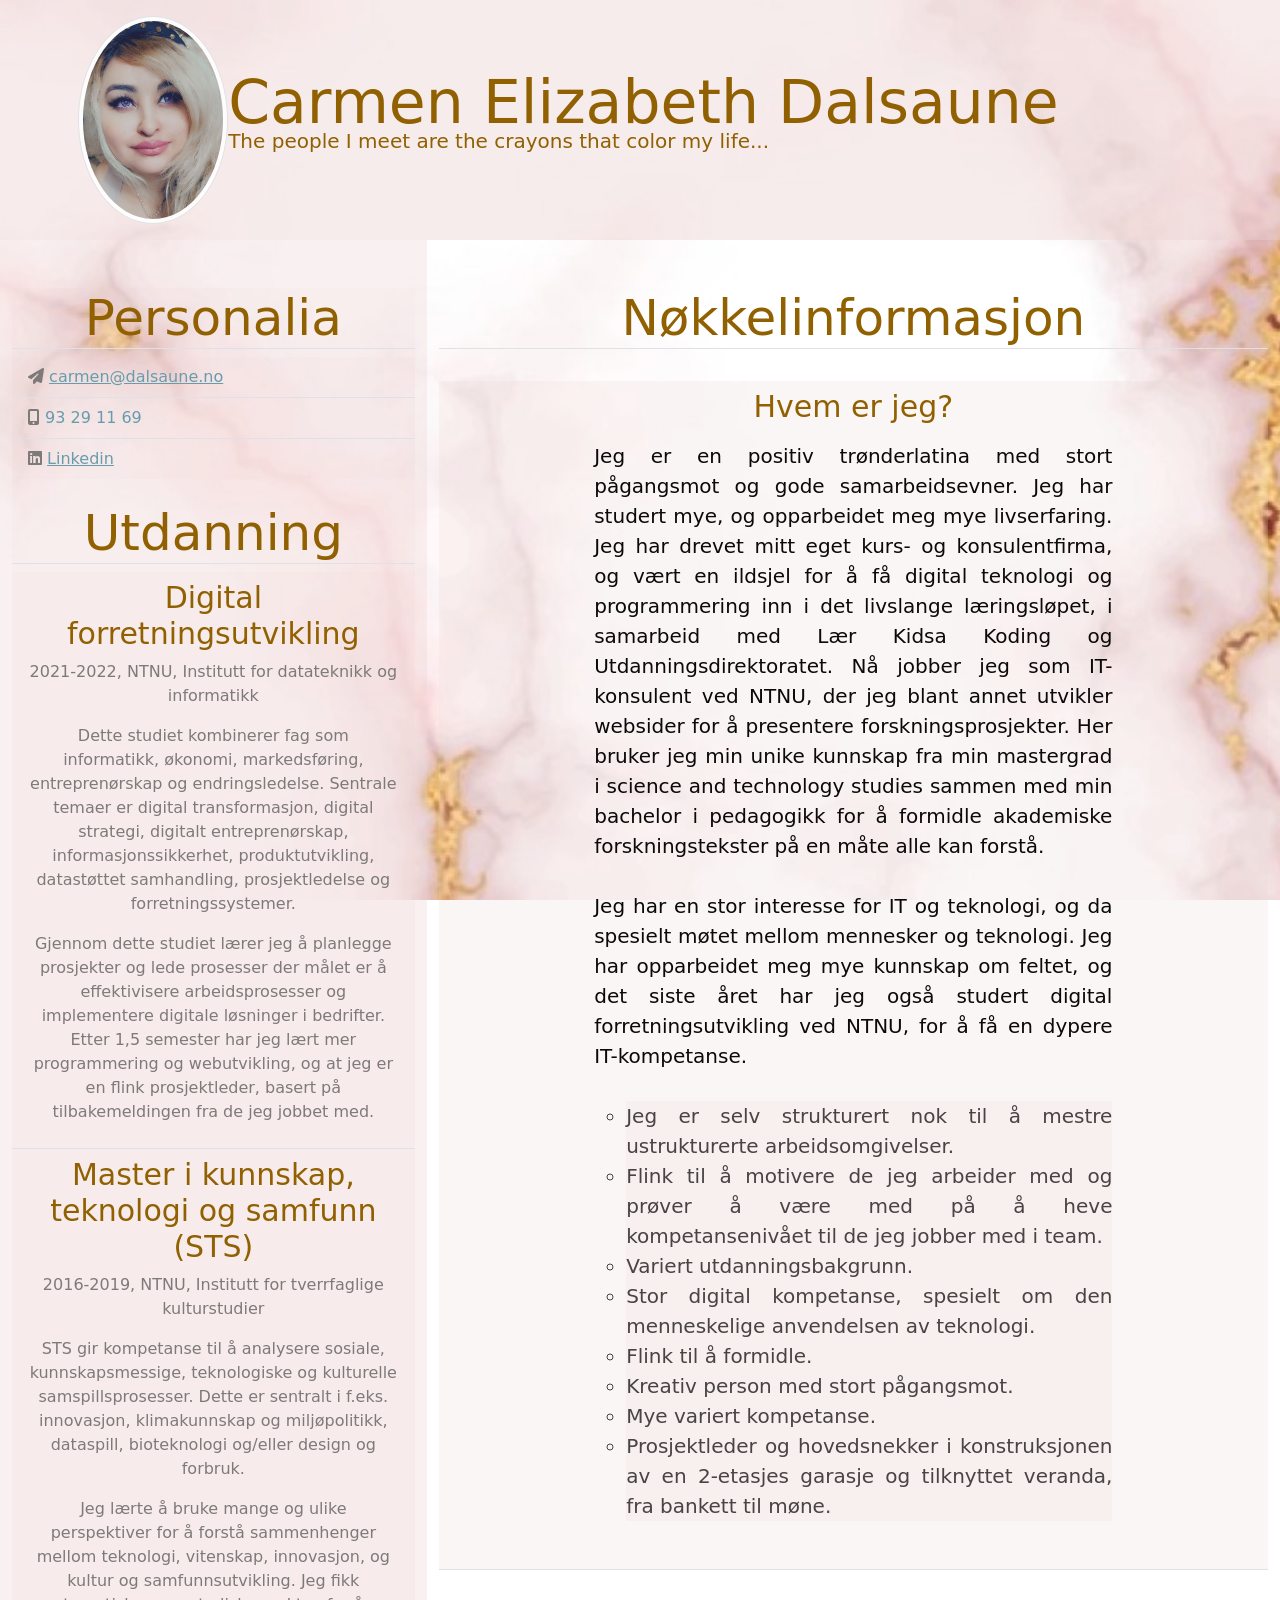
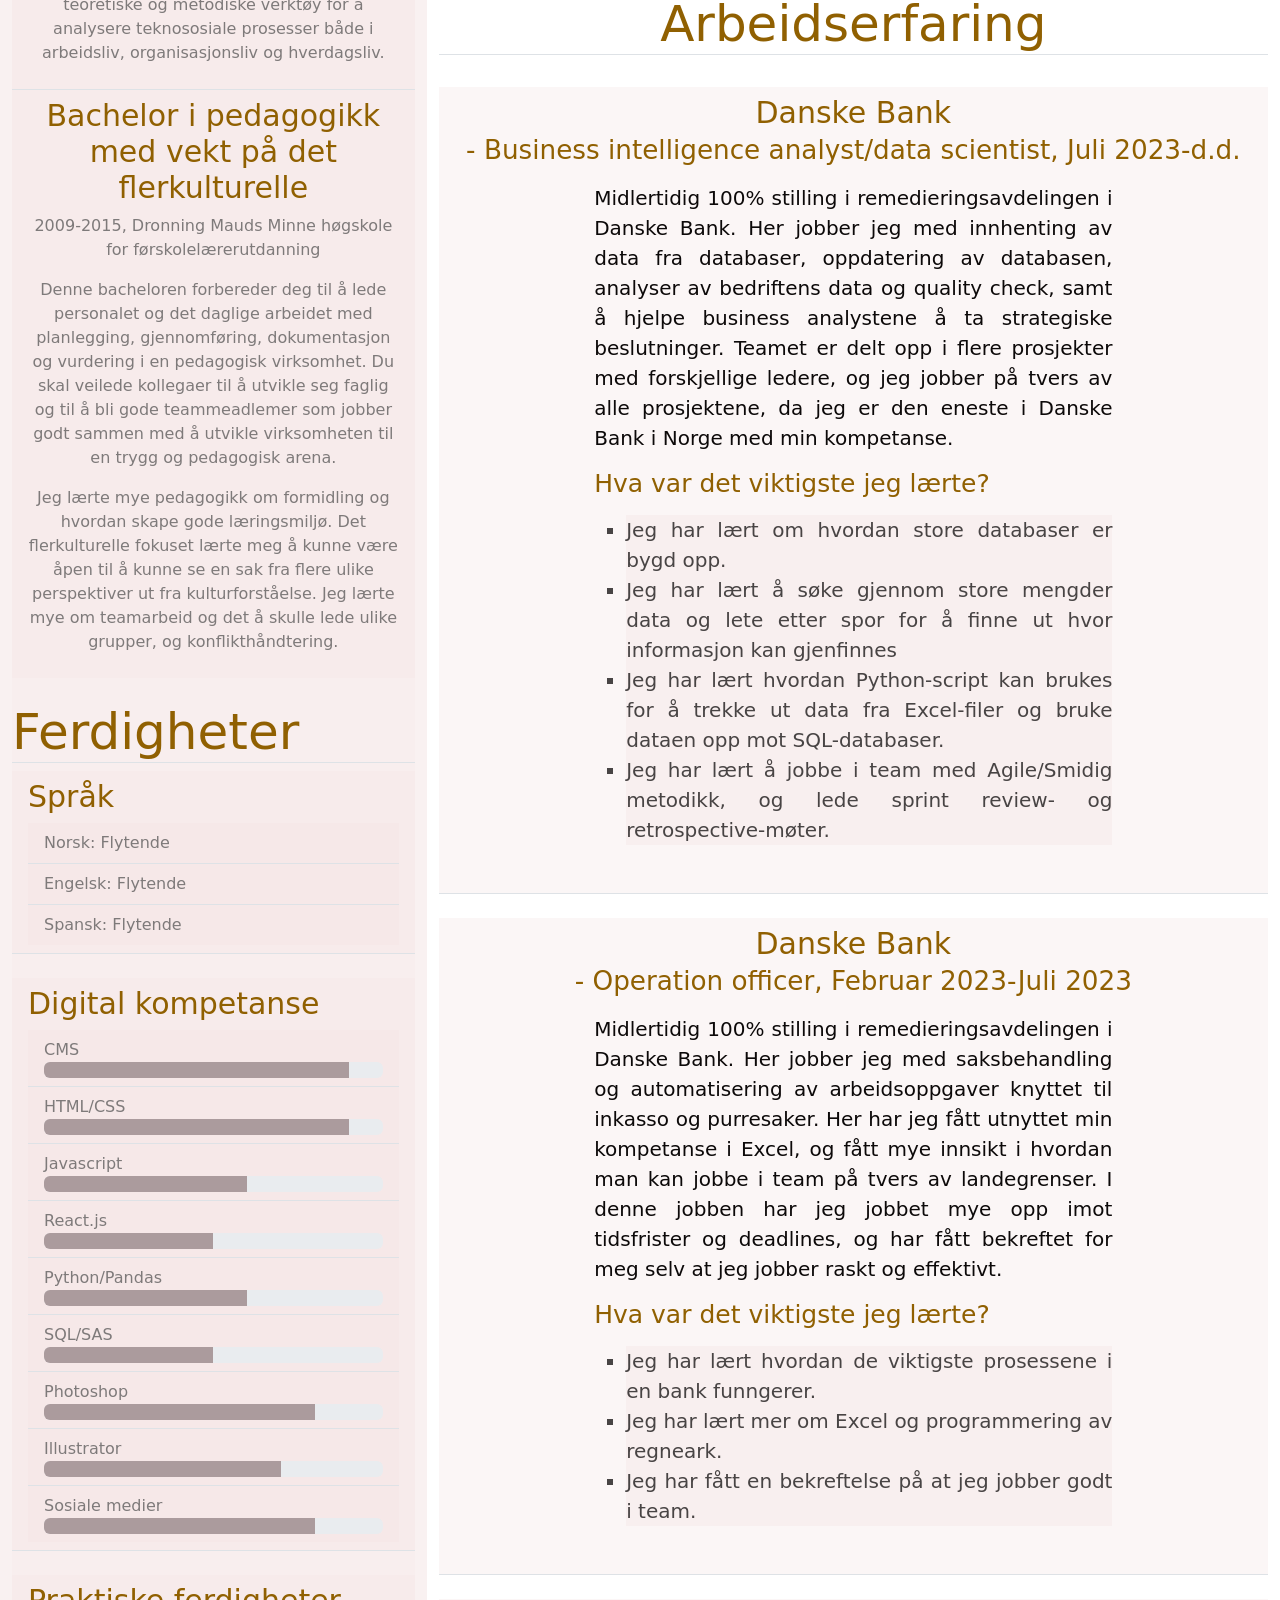
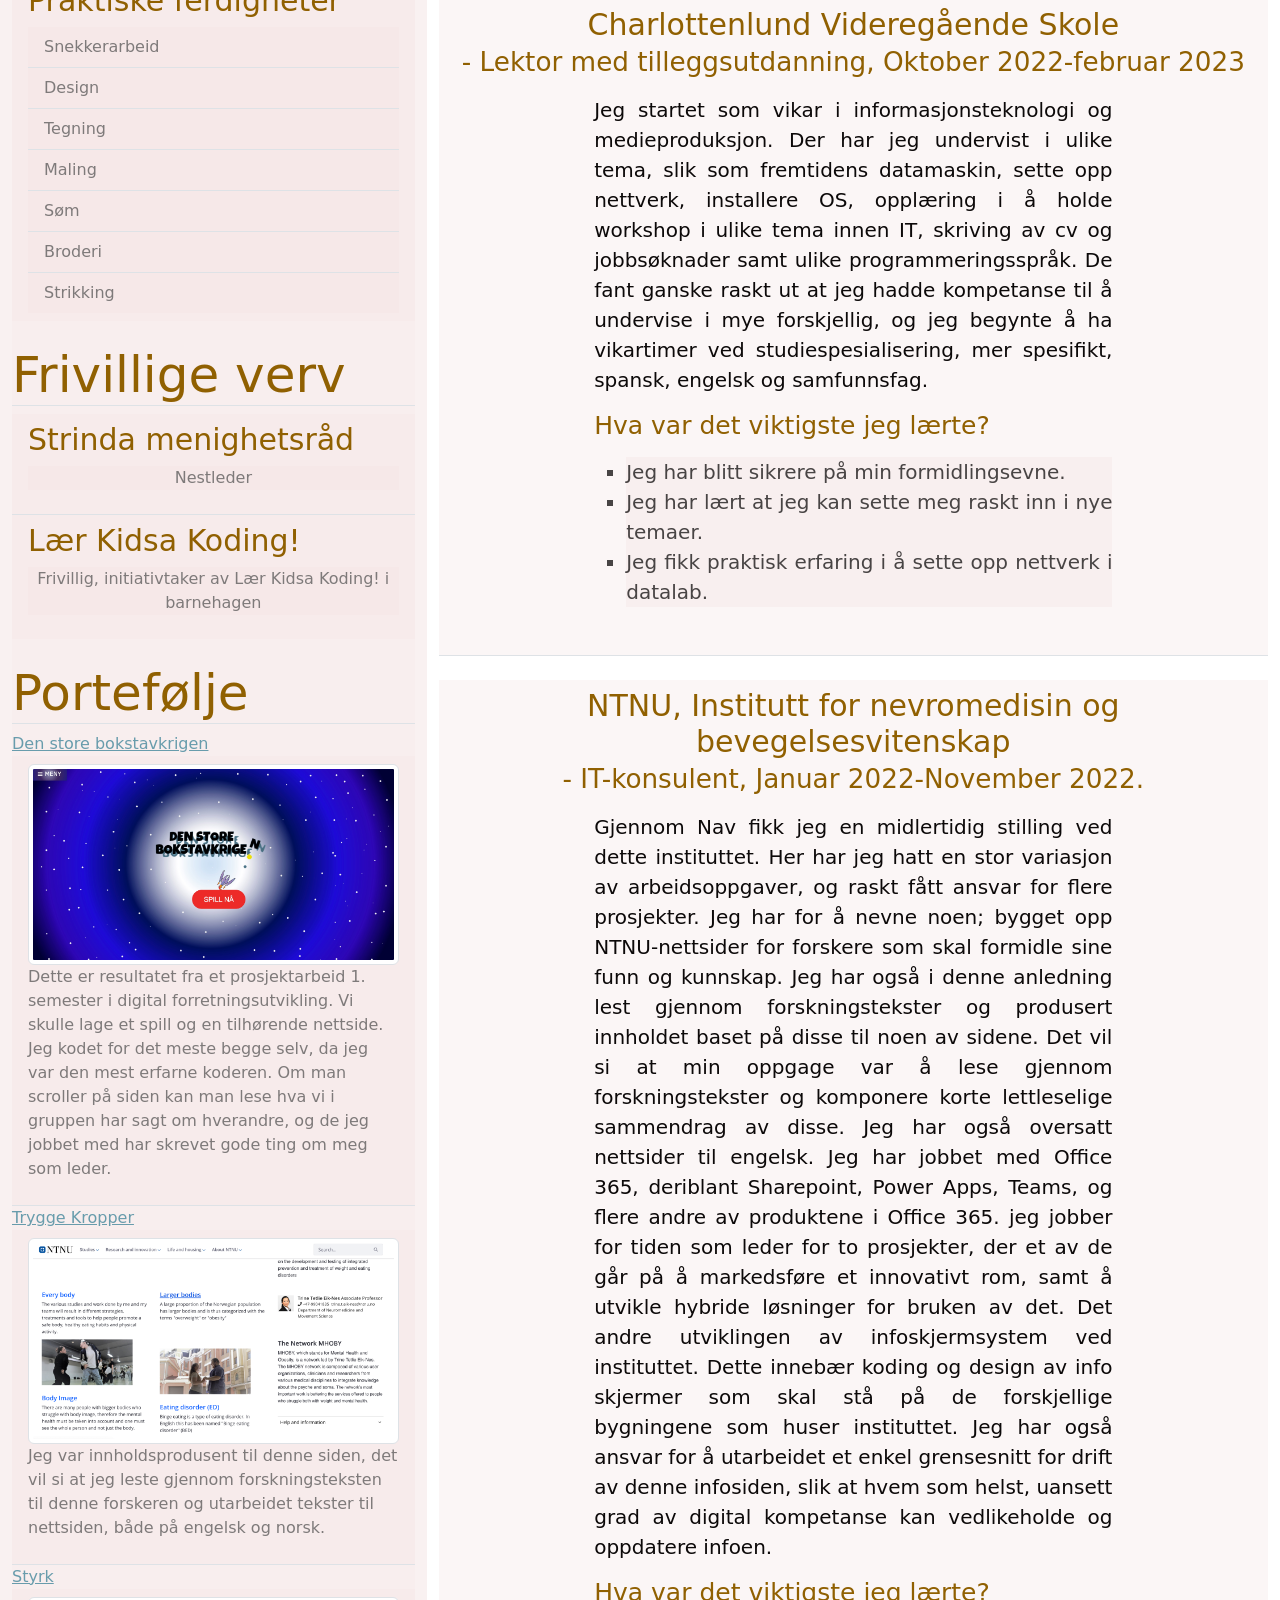
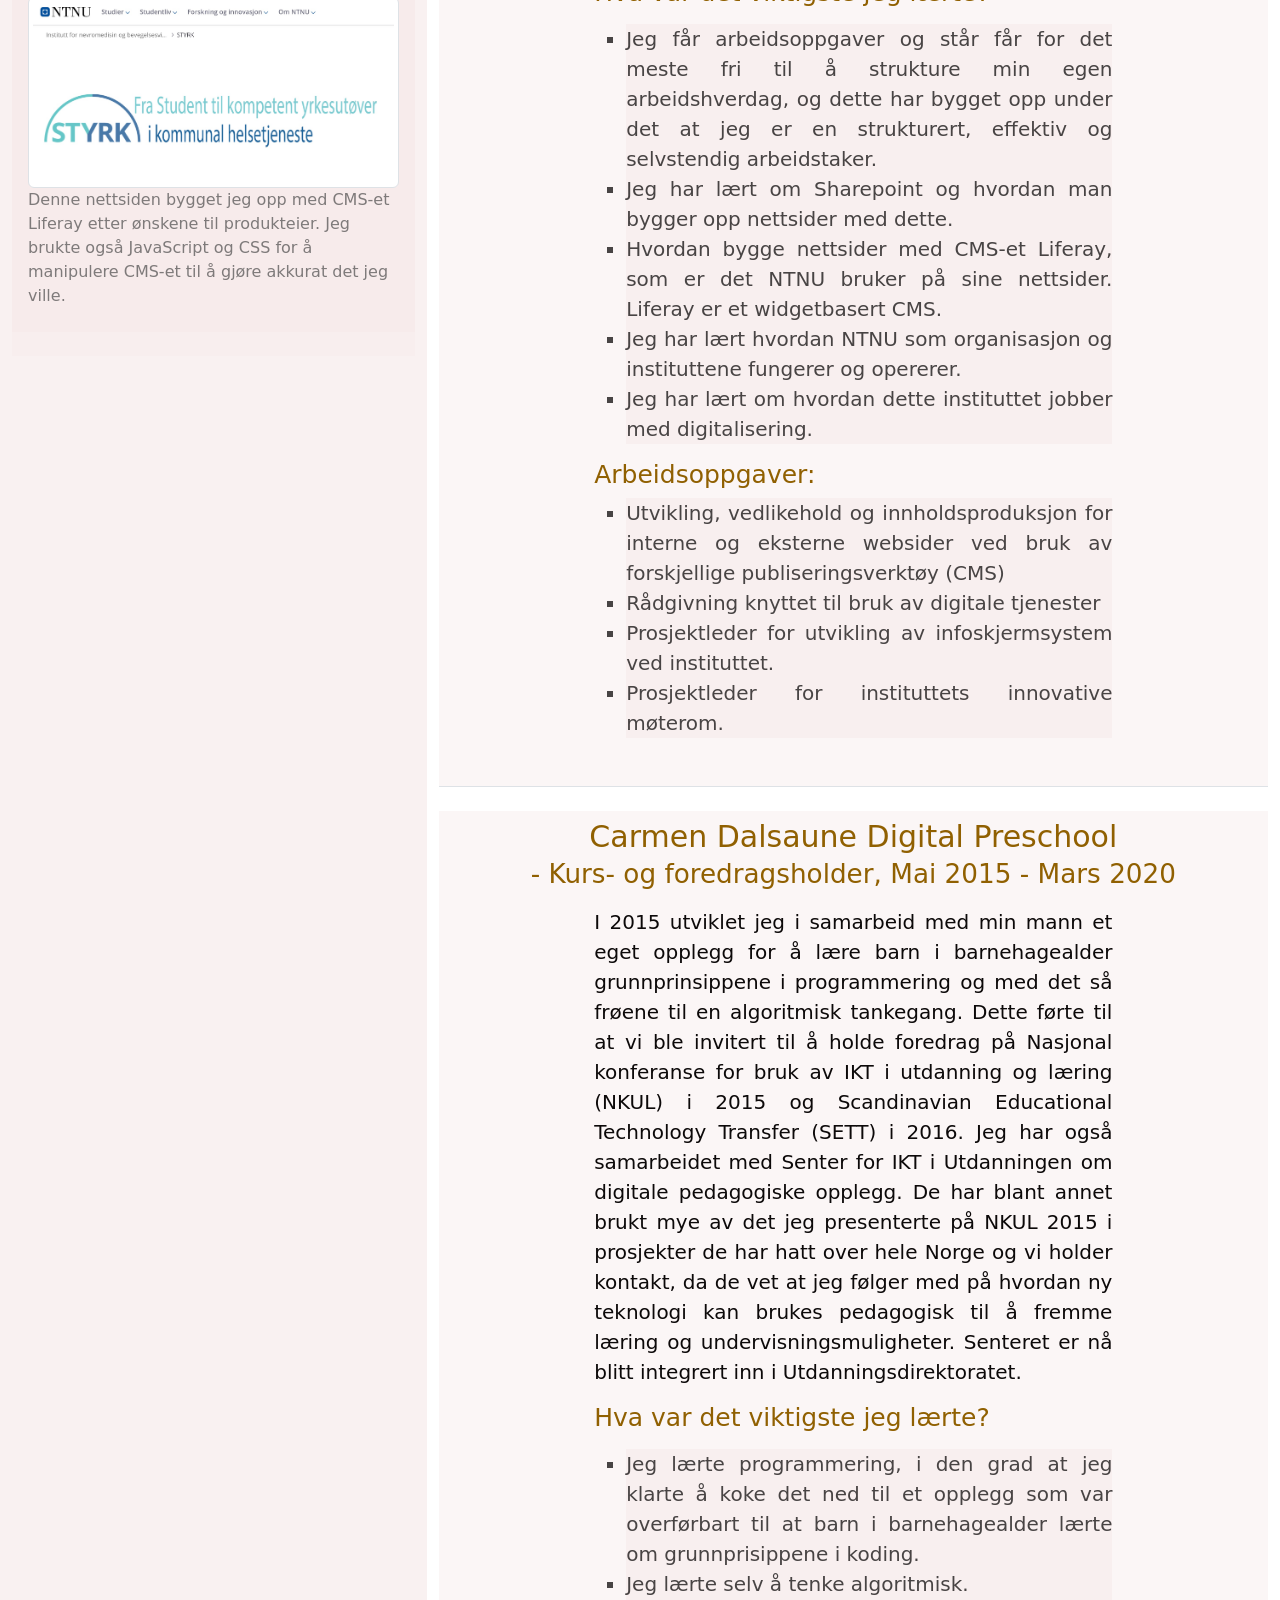
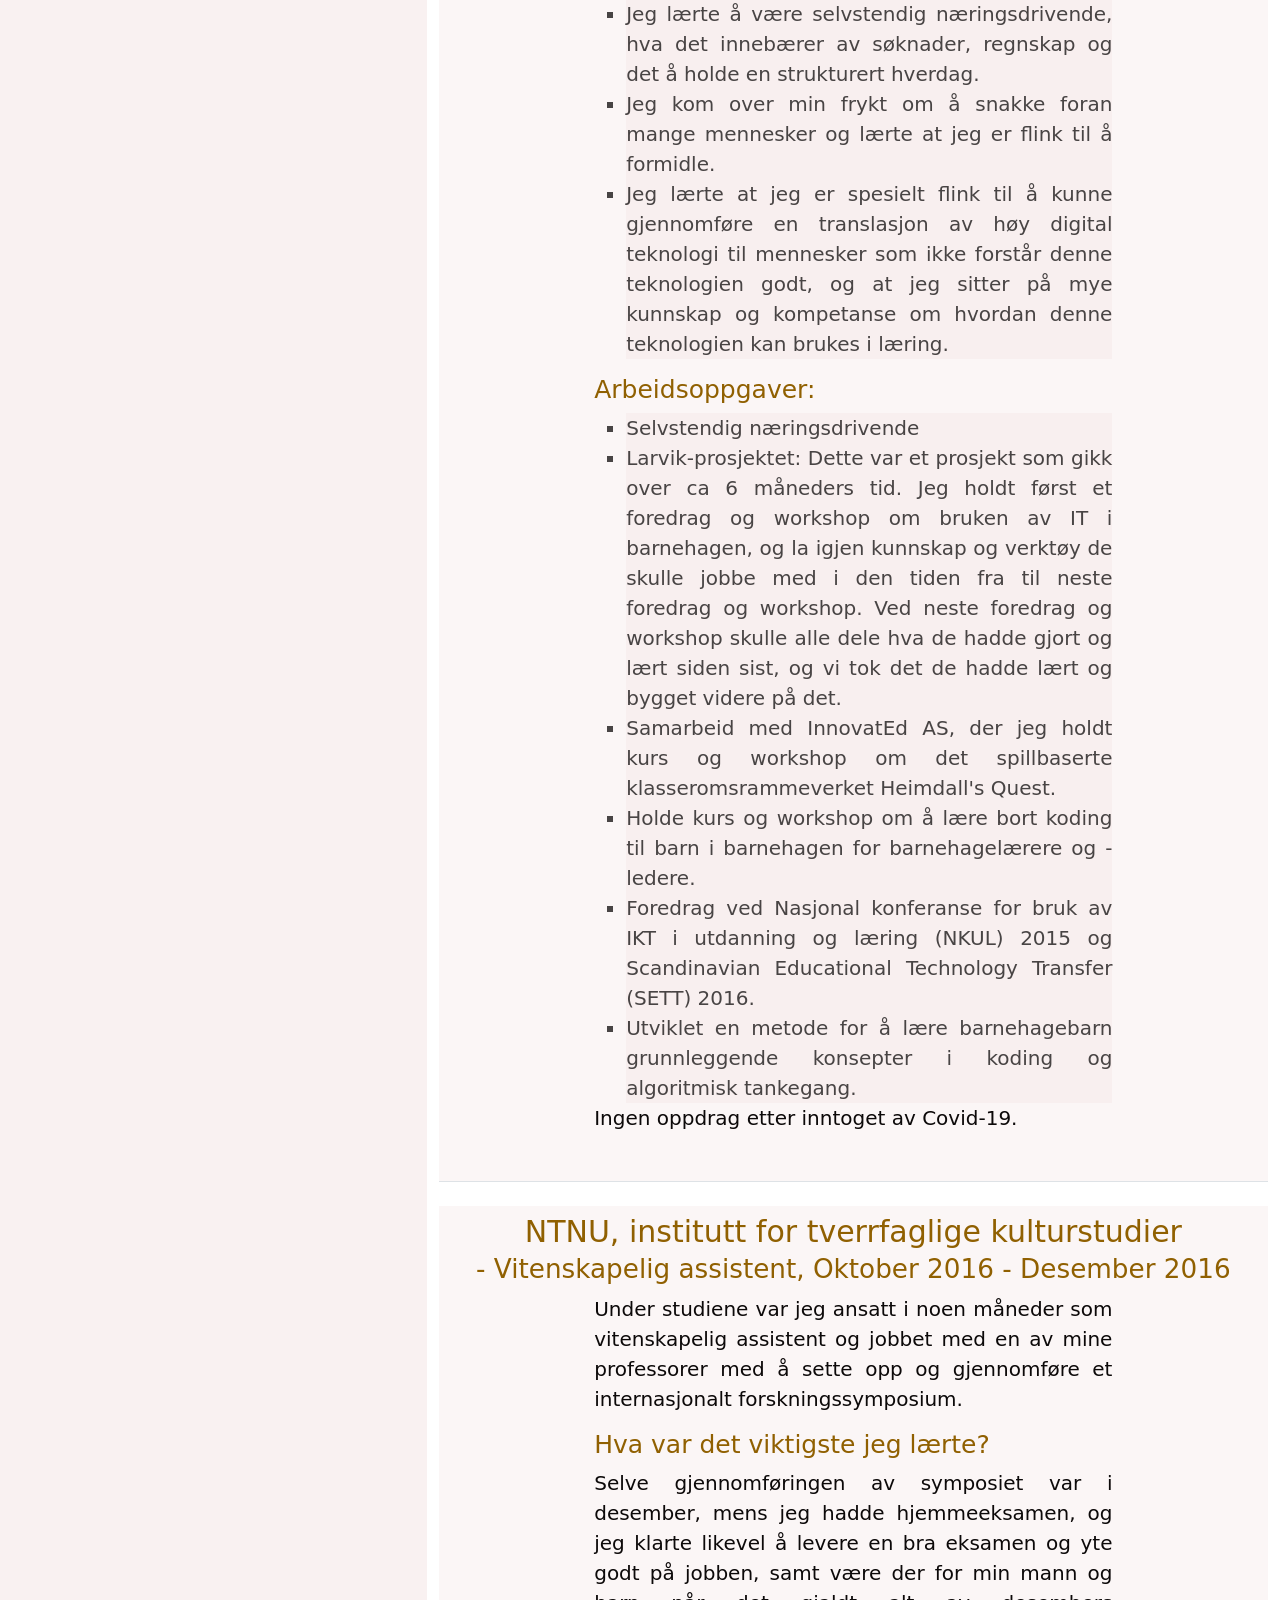
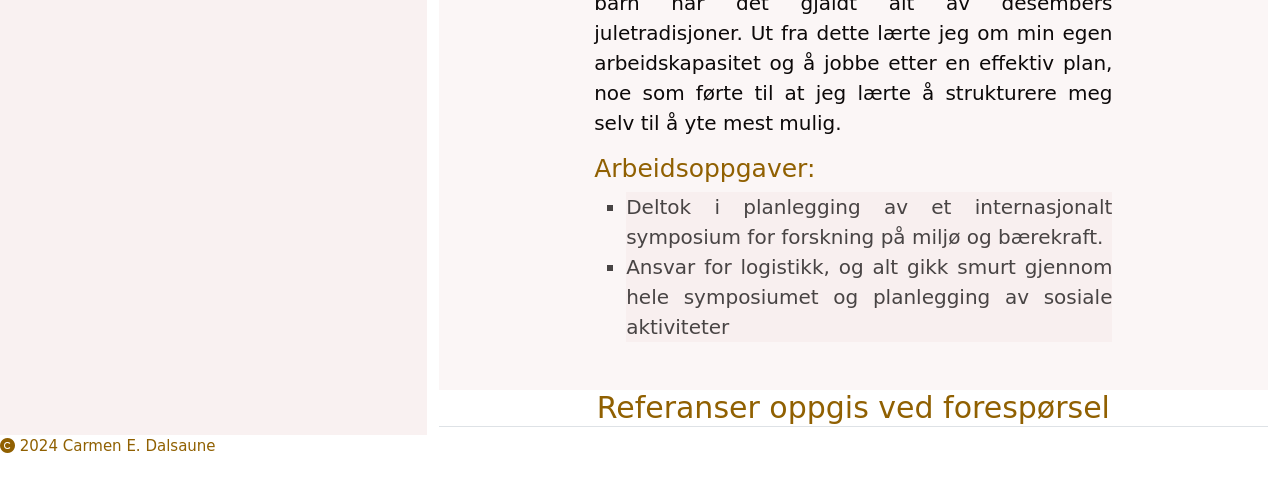
==== carmen-cv/index.html @ d5c9cfa1 "Add files via upload" ====
<!DOCTYPE html>
<html lang="en">
<head>
    <meta charset="UTF-8">
    <meta http-equiv="X-UA-Compatible" content="IE=edge">
    <meta name="viewport" content="width=device-width, initial-scale=1.0">

    <script src="https://ajax.googleapis.com/ajax/libs/jquery/3.5.1/jquery.min.js">
    </script>
    
    <!-- Latest compiled and minified CSS -->
    <link href="https://cdn.jsdelivr.net/npm/bootstrap@5.1.3/dist/css/bootstrap.min.css" rel="stylesheet">

    <!-- Latest compiled JavaScript -->
    <script src="https://cdn.jsdelivr.net/npm/bootstrap@5.1.3/dist/js/bootstrap.bundle.min.js"></script>

    <!-- Font Awesome -->
    <link rel="stylesheet" href="https://cdnjs.cloudflare.com/ajax/libs/font-awesome/6.1.1/css/all.min.css" integrity="sha512-KfkfwYDsLkIlwQp6LFnl8zNdLGxu9YAA1QvwINks4PhcElQSvqcyVLLD9aMhXd13uQjoXtEKNosOWaZqXgel0g==" crossorigin="anonymous" referrerpolicy="no-referrer" />

    <!-- Egen CSS -->
    <link rel="stylesheet" href="style.css">
    <title>Carmen Elizabeth Dalsaune</title>
</head>
<body>
    <script>
        $(function() {
    $(".blury").css("opacity", 0.9);
    $(".blury").hover(function() {
        $(this).animate({opacity: 1.0},);
    }, function() {
        $(this).animate({opacity: 0.5},);
    });
});

    </script>
    <!--
        OVERSKRIFT
    -->
    <div>
    <header class=".blury container-fluid  p-lg-3">
        <div id="carmenbilde"> <img src="carmen.png" class="blury img-fluid rounded-circle img-thumbnail"alt="Portrettbilde av Carmen" ></div>
        <h1 >Carmen Elizabeth Dalsaune</h1>
        <div class="sitat"> The people I meet are the crayons that color my life... </div>

    </header>
 
</div>

    <main class="container-fluid">
        <div class="row">
        <!--
            SIDEFELT VENSTRE SIDE
        -->
       
        <section id="side" class="col-sm-4">
            <div id="personalia" class="listecontainer">
               
            <h1 class="display-7 border-bottom" >Personalia</h1>
            
            <div id="kontakt"><ul class="list-group list-group-flush">
                <li class="list-group-item"><i class="fa-solid fa-paper-plane"></i> <a href="mailto:carmen@dalsaune.no">carmen@dalsaune.no</a></li>
                <li class="list-group-item"><i class="fa-solid fa-mobile-screen-button"></i> <span style="color:rgb(104, 156, 172)"> 93 29 11 69 </span></li>
                <li class="list-group-item"><i class="fa-brands fa-linkedin"></i> <a href="https://www.linkedin.com/in/carmen-elizabeth-dalsaune-a63144115/">Linkedin</a> </li> 
            </div>
            </div>
            <!--
                UTDANNING
            -->
            <div id="utdanning" class="listecontainer">
            <h1 class="display-7 border-bottom" >Utdanning</h1>
            <ul class="list-group list-group-flush">
                <li class="list-group-item">
                    <h5>Digital forretningsutvikling</h5>
                    <p>2021-2022, NTNU, Institutt for datateknikk og informatikk</p> 

                    <p>
                        Dette studiet kombinerer fag som informatikk, økonomi, markedsføring, entreprenørskap og endringsledelse. Sentrale temaer er digital transformasjon, digital strategi, digitalt entreprenørskap, informasjonssikkerhet, produktutvikling, datastøttet samhandling, prosjektledelse og forretningssystemer. </p>
                        
                        <p> Gjennom dette studiet lærer jeg å planlegge prosjekter og lede prosesser der målet er å effektivisere arbeidsprosesser og implementere digitale løsninger i bedrifter. Etter 1,5 semester har jeg lært mer programmering og webutvikling, og at jeg er en flink prosjektleder, basert på tilbakemeldingen fra de jeg jobbet med.
                        </p>
                        
                    </p>
                </li>
                <li class="list-group-item">
                    <h5>Master i kunnskap, teknologi og samfunn (STS)</h5>
                    <p>2016-2019, NTNU, Institutt for tverrfaglige kulturstudier</p>
                    <p> STS gir kompetanse til å analysere sosiale, kunnskapsmessige, teknologiske og kulturelle samspillsprosesser. Dette er sentralt i f.eks. innovasjon, klimakunnskap og miljøpolitikk, dataspill, bioteknologi og/eller design og forbruk.</p>
                       

                        <p>Jeg lærte å bruke mange og ulike perspektiver for å forstå sammenhenger mellom teknologi, vitenskap, innovasjon, og kultur og samfunnsutvikling. Jeg fikk teoretiske og metodiske verktøy for å analysere teknososiale prosesser både i arbeidsliv, organisasjonsliv og hverdagsliv.</p> 
                </li>
                <li class="list-group-item">
                    <h5>Bachelor i pedagogikk med vekt på det flerkulturelle</h5>
                    <p>2009-2015, Dronning Mauds Minne høgskole for førskolelærerutdanning</p>

                    <p>Denne bacheloren forbereder deg til å lede personalet og det daglige arbeidet med planlegging, gjennomføring, dokumentasjon og vurdering i en pedagogisk virksomhet. Du skal veilede kollegaer til å utvikle seg faglig og til å bli gode teammeadlemer som jobber godt sammen med å utvikle virksomheten til en trygg og pedagogisk arena.</p>

                    <p> Jeg lærte mye pedagogikk om formidling og hvordan skape gode læringsmiljø. Det flerkulturelle fokuset lærte meg å kunne være åpen til å kunne se en sak fra flere ulike perspektiver ut fra kulturforståelse. Jeg lærte mye om teamarbeid og det å skulle lede ulike grupper, og konflikthåndtering.</p>

                    <p></p>
                </li>
            </ul>
        </div>


            <!--
                FERDIGHETER
            -->
            <div id="ferdigheter" class="listecontainer">
            <h1 class="display-7 border-bottom" >Ferdigheter</h1>
            <ul class="list-group list-group-flush">
                
                <li class="list-group-item">
                    <h5>Språk</h5>
                    <ul class="list-group list-group-flush">
                        <li class="list-group-item">Norsk: Flytende
                        </li>
                        <li class="list-group-item">Engelsk: Flytende
                        </li>
                        <li class="list-group-item">Spansk: Flytende
                        </li>
                    </ul> 
                </li>
            <br>
                <li class="list-group-item">
                    <h5>Digital kompetanse</h5>
                    <ul class="list-group list-group-flush">
                        <li class="list-group-item">CMS
                            <div class="progress">
                                <div class="progress-bar" style="width:90%"></div>
                              </div>
                        </li>
                        <li class="list-group-item">HTML/CSS
                            <div class="progress">
                                <div class="progress-bar" style="width:90%"></div>
                              </div>
                        </li>
                        <li class="list-group-item">Javascript
                            <div class="progress">
                                <div class="progress-bar" style="width:60%"></div>
                              </div>
                        </li>
                        <li class="list-group-item">React.js
                            <div class="progress">
                                <div class="progress-bar" style="width:50% "></div>
                              </div>
                        </li>
                        <li class="list-group-item">Python/Pandas
                            <div class="progress">
                                <div class="progress-bar" style="width:60%"></div>
                              </div>
                        </li>
                        <li class="list-group-item">SQL/SAS
                            <div class="progress">
                                <div class="progress-bar" style="width:50%"></div>
                              </div>
                        </li>
                        <li class="list-group-item">Photoshop
                            <div class="progress">
                                <div class="progress-bar" style="width:80%"></div>
                              </div>
                        </li>
                        <li class="list-group-item">Illustrator
                            <div class="progress">
                                <div class="progress-bar" style="width:70%"></div>
                              </div>
                        </li>
                        <li class="list-group-item">Sosiale medier
                            <div class="progress">
                                <div class="progress-bar" style="width:80%"></div>
                              </div>
                        </li>
                    </ul>
                </li>
          <br>
                
                <li class="list-group-item">
                    <h5>Praktiske ferdigheter</h5>
                    <ul class="list-group list-group-flush">
                        <li class="list-group-item">Snekkerarbeid</li>
                        <li class="list-group-item">Design</li>
                        <li class="list-group-item">Tegning</li>
                        <li class="list-group-item">Maling</li>
                        <li class="list-group-item">Søm</li>
                        <li class="list-group-item">Broderi</li>
                        <li class="list-group-item">Strikking</li>
                    </ul>
                </li>
           
        </div>
            <!--
                FIVILLIGE VERV
            -->
            <div id="verv" class="listecontainer">
            <h1 class="display-7 border-bottom" >Frivillige verv</h1>
            <ul class="list-group list-group-flush">
                <li class="list-group-item">
                    <h5>Strinda menighetsråd</h5>
                    <p>Nestleder</p> 
                </li>
                <li class="list-group-item">
                    <h5>Lær Kidsa Koding!</h5>
                    <p>Frivillig, initiativtaker av Lær Kidsa Koding! i barnehagen</p> 
                </li>
                
            </ul>
            </li>
        </div>
        <div id="portfolio" class="listecontainer">
            <h1 class="display-7 border-bottom" >Portefølje</h1>
            <ul class="list-group list-group-flush">

                 <a target="_blank" href="bokstavkrigen/" >Den store bokstavkrigen</a>
               <li class="list-group-item"> <a target="_blank" href="https://folk.ntnu.no/quintani/wu1/bokstavkrigen/"><img src="bokstavkrigen.jpg" class="img-fluid img-thumbnail"></a> 
                <p>Dette er resultatet fra et prosjektarbeid 1. semester i digital forretningsutvikling. Vi skulle lage et spill og en tilhørende nettside. Jeg kodet for det meste begge selv, da jeg var den mest erfarne koderen. Om man scroller på siden kan man lese hva vi i gruppen har sagt om hverandre, og de jeg jobbet med har skrevet gode ting om meg som leder. </p>
                </li>
                <a target="_blank" href="https://www.ntnu.edu/inb/every-body" >Trygge Kropper</a>
                <li class="list-group-item"> <a target="_blank" href="https://www.ntnu.edu/inb/every-body"><img src="trygge-kropper.png" class="img-fluid img-thumbnail"></a> 
                    <p>Jeg var innholdsprodusent til denne siden, det vil si at jeg leste gjennom forskningsteksten til denne forskeren og utarbeidet tekster til nettsiden, både på engelsk og norsk.</p>
                </li>
               

                <a target="_blank" href=" https://www.ntnu.no/inb/styrk" >Styrk</a>

                <li class="list-group-item"> <a href="https://www.ntnu.no/inb/styrk"><img src="styrk.jpg" class="img-fluid img-thumbnail"></a> 
                    <p>Denne nettsiden bygget jeg opp med CMS-et Liferay etter ønskene til produkteier. Jeg brukte også JavaScript og CSS for å manipulere CMS-et til å gjøre akkurat det jeg ville.</p>
                </li>
                
            </ul>
            </li>
        </div>
        

        </section>

        <!--
            HOVEDFELT HØYRE SIDE
        -->
        <section id="hoved" class="col-sm-8">

            <br><br>
            <!--
                NØKKELINFORMASJON
            -->
            <h1 class="text-center display-7 border-bottom" >Nøkkelinformasjon</h1>
            <br>
            <ul class="list-group list-group-flush">
                <li class="list-group-item">
                    <h5 class="text-center">Hvem er jeg?</small></h5>
                    <p> 
                        <div class="oppg">Jeg er en positiv trønderlatina med stort pågangsmot og gode samarbeidsevner. Jeg har studert mye, og opparbeidet meg mye livserfaring. Jeg har drevet mitt eget kurs- og konsulentfirma, og vært en ildsjel for å få digital teknologi og programmering inn i det livslange læringsløpet, i samarbeid med Lær Kidsa Koding og Utdanningsdirektoratet. Nå jobber jeg som IT-konsulent ved NTNU, der jeg blant annet utvikler websider for å presentere forskningsprosjekter. Her bruker jeg min unike kunnskap fra min mastergrad i science and technology studies sammen med min bachelor i pedagogikk for å formidle akademiske forskningstekster på en måte alle kan forstå.

                            <br><br>Jeg har en stor interesse for IT og teknologi, og da spesielt møtet mellom mennesker og teknologi. Jeg har opparbeidet meg mye kunnskap om feltet, og det siste året har jeg også studert digital forretningsutvikling ved NTNU, for å få en dypere IT-kompetanse. 
                             <br><br>
                            <ul>
                                <li >Jeg er selv strukturert nok til å mestre ustrukturerte arbeidsomgivelser.</li>
                                <li> Flink til å motivere de jeg arbeider med og prøver å være med på å heve kompetansenivået til de jeg jobber med i team.</li>
                                <li >Variert utdanningsbakgrunn.</li>
                                <li>Stor digital kompetanse, spesielt om den menneskelige anvendelsen av teknologi.</li>
                                <li>Flink til å formidle.</li>
                                <li >Kreativ person med stort pågangsmot.</li>
                                <li>Mye variert kompetanse. </li>
                                <li>Prosjektleder og hovedsnekker i konstruksjonen av en 2-etasjes garasje og tilknyttet veranda, fra bankett til møne. </li>
                            </ul>

                        </div>
                    </p>
                    <br>
                </li>
                <br>

            <!--
                ARBEIDSERFARING
            -->
            <h1 class="text-center border-bottom" >Arbeidserfaring</h1>
                <br>
            <ul class="list-group list-group-flush">
                <li class="list-group-item">
                    <h5 class="text-center">Danske Bank <br>
                    <small>- Business intelligence analyst/data scientist, Juli 2023-d.d.</small></h5>
                    <p> 
                        <div class="oppg">
                            <p> Midlertidig 100% stilling i remedieringsavdelingen i Danske Bank. Her jobber jeg med innhenting av data fra databaser, oppdatering av databasen, analyser av bedriftens data og quality check, samt å hjelpe business analystene å ta strategiske beslutninger. Teamet er delt opp i flere prosjekter med forskjellige ledere, og jeg jobber på tvers av alle prosjektene, da jeg er den eneste i Danske Bank i Norge med min kompetanse.

                            </p>


                            <h6> Hva var det viktigste jeg lærte?</h6>
                                
                            <p><ul> <li>Jeg har lært om hvordan store databaser er bygd opp.</li>
                            <li>Jeg har lært å søke gjennom store mengder data og lete etter spor for å finne ut hvor informasjon kan gjenfinnes</li>
                                <li>Jeg har lært hvordan Python-script kan brukes for å trekke ut data fra Excel-filer og bruke dataen opp mot SQL-databaser.</li> 
                                        <li>Jeg har lært å jobbe i team med Agile/Smidig metodikk, og lede sprint review- og retrospective-møter.</li> 
                                    </ul>
                                </p>

                            
                            
                        </div>
                    </p>
                    <br>
                </li>
            <br>
            <ul class="list-group list-group-flush">
                <li class="list-group-item">
                    <h5 class="text-center">Danske Bank <br>
                    <small>- Operation officer, Februar 2023-Juli 2023</small></h5>
                    <p> 
                        <div class="oppg">
                            <p> Midlertidig 100% stilling i remedieringsavdelingen i Danske Bank. Her jobber jeg med saksbehandling og automatisering av arbeidsoppgaver knyttet til inkasso og purresaker. Her har jeg fått utnyttet min kompetanse i Excel, og fått mye innsikt i hvordan man kan jobbe i team på tvers av landegrenser.
                                I denne jobben har jeg jobbet mye opp imot tidsfrister og deadlines, og har fått bekreftet for meg selv at jeg jobber raskt og effektivt.

                            </p>


                            <h6> Hva var det viktigste jeg lærte?</h6>
                                
                            <p><ul> <li>Jeg har lært hvordan de viktigste prosessene i en bank funngerer.</li>
                            <li>Jeg har lært mer om Excel og programmering av regneark.</li>
                                        <li>Jeg har fått en bekreftelse på at jeg jobber godt i team.</li> 
                                    </ul>
                                </p>

                            
                            
                        </div>
                    </p>
                    <br>
                </li>
            
                <br>
                   <li class="list-group-item">
                    <h5 class="text-center">Charlottenlund Videregående Skole <br>
                    <small>- Lektor med tilleggsutdanning, Oktober 2022-februar 2023</small></h5>
                    <p> 
                        <div class="oppg">
                            <p> Jeg startet som vikar i informasjonsteknologi og medieproduksjon. Der har jeg undervist i ulike tema, slik som fremtidens datamaskin, sette opp nettverk, installere OS, opplæring i å holde workshop i ulike tema innen IT, skriving av cv og jobbsøknader samt ulike programmeringsspråk.
                                De fant ganske raskt ut at jeg hadde kompetanse til å undervise i mye forskjellig, og jeg begynte å ha vikartimer ved studiespesialisering, mer spesifikt, spansk, engelsk og samfunnsfag.

                            </p>


                            <h6> Hva var det viktigste jeg lærte?</h6>
                                
                            <p><ul> <li>Jeg har blitt sikrere på min formidlingsevne. </li>
                            <li>Jeg har lært at jeg kan sette meg raskt inn i nye temaer.</li>
                                        <li>Jeg fikk praktisk erfaring i å sette opp nettverk i datalab.</li> 
                                    </ul>
                                </p>

                            
                            
                        </div>
                    </p>
                    <br>
                </li>
            
                <br>
                <li class="list-group-item">
                    <h5 class="text-center">NTNU, Institutt for nevromedisin og bevegelsesvitenskap <br>
                    <small>- IT-konsulent, Januar 2022-November 2022.</small></h5>
                    <p> 
                        <div class="oppg">
                            <p>Gjennom Nav fikk jeg en midlertidig stilling ved dette instituttet. Her har jeg hatt en stor variasjon av 
                                arbeidsoppgaver, og raskt fått ansvar for flere prosjekter. Jeg har for å nevne noen; bygget opp NTNU-nettsider for forskere som skal formidle sine funn og kunnskap. Jeg har 
                                også i denne anledning lest gjennom forskningstekster og produsert innholdet baset på disse til noen av sidene. Det vil si at min oppgage
                                var å lese gjennom forskningstekster og komponere korte lettleselige sammendrag av disse. Jeg har også oversatt nettsider til engelsk.
                                Jeg har jobbet med Office 365, deriblant Sharepoint, Power Apps, Teams, og flere andre av produktene i Office 365.

                                jeg jobber for tiden som leder for to prosjekter, der et av de går på å markedsføre et innovativt rom, samt å utvikle hybride løsninger for bruken av det. 
                                Det andre utviklingen av infoskjermsystem ved instituttet. Dette innebær koding og design av info skjermer som skal stå på de forskjellige bygningene som huser instituttet. Jeg har også ansvar for å utarbeidet et enkel grensesnitt for drift av denne infosiden, slik at hvem som helst, uansett grad av digital kompetanse kan vedlikeholde og oppdatere infoen.

                            </p>


                            <h6> Hva var det viktigste jeg lærte?</h6>
                                
                                     <p><ul> <li> Jeg får arbeidsoppgaver og står får for det meste fri til å strukture min egen arbeidshverdag, og dette har bygget opp under det at jeg er en strukturert, effektiv og selvstendig arbeidstaker.</li>
                                        <li>Jeg har lært om Sharepoint og hvordan man bygger opp nettsider med dette.</li>
                                        <li>Hvordan bygge nettsider med CMS-et Liferay, som er det NTNU bruker på sine nettsider. Liferay er et widgetbasert CMS.</li>
                                        <li>Jeg har lært hvordan NTNU som organisasjon og instituttene fungerer og opererer.</li>
                                        <li>Jeg har lært om hvordan dette instituttet jobber med digitalisering.</li> 
                                    </ul>
                                </p>

                            
                            <h6> Arbeidsoppgaver: </h6>
                            <ul>
                                <li>Utvikling, vedlikehold og innholdsproduksjon for interne og eksterne websider ved bruk av forskjellige publiseringsverktøy (CMS)</li>
                                <li>Rådgivning knyttet til bruk av digitale tjenester</li>
                                <li>Prosjektleder for utvikling av infoskjermsystem ved instituttet.</li>
                                <li>Prosjektleder for instituttets innovative møterom.</li>
                            </ul>
                        </div>
                    </p>
                    <br>
                </li>
            
                <br>
                <li class=" list-group-item">
                    <h5 class="text-center">Carmen Dalsaune Digital Preschool <br>
                        <small>- Kurs- og foredragsholder, Mai 2015 - Mars 2020 </small></h5>
                        <p> 
                            <div class="oppg">

                                <p> I 2015 utviklet jeg i samarbeid med min mann et eget opplegg for å lære barn i 
                                    barnehagealder grunnprinsippene i programmering og med det så frøene til en algoritmisk tankegang. 
                                    Dette førte til at vi ble invitert til å holde foredrag på Nasjonal konferanse for bruk av IKT i 
                                    utdanning og læring (NKUL) i 2015 og Scandinavian Educational Technology Transfer (SETT) i 2016.
                                     Jeg har også samarbeidet med Senter for IKT i Utdanningen om digitale pedagogiske opplegg. 
                                     De har blant annet brukt mye av det jeg presenterte på NKUL 2015 i prosjekter de har hatt over hele Norge 
                                     og vi holder kontakt, da de vet at jeg følger med på hvordan ny teknologi kan brukes pedagogisk til å 
                                     fremme læring og undervisningsmuligheter. Senteret er nå blitt integrert inn i Utdanningsdirektoratet. </p>

                                     <h6> Hva var det viktigste jeg lærte?</h6>
                                
                                     <p> <ul>
                                        <li>Jeg lærte programmering, i den grad at jeg klarte å koke det ned til et opplegg som var overførbart til at barn i barnehagealder lærte om grunnprisippene i koding.</li> 
                                        <li>Jeg lærte selv å tenke algoritmisk. </li> 
                                        <li> Jeg lærte å være selvstendig næringsdrivende, 
                                         hva det innebærer av søknader, regnskap og det å holde en strukturert hverdag.</li> 
                                        <li>Jeg kom over min frykt om
                                         å snakke foran mange mennesker og lærte at jeg er flink til å formidle.</li>  
                                        <li>Jeg lærte at jeg er spesielt flink til å kunne gjennomføre en translasjon 
                                         av høy digital teknologi til mennesker som ikke forstår denne teknologien godt, og at jeg sitter på mye kunnskap og 
                                         kompetanse om hvordan denne teknologien kan brukes i læring.</li> 
                                        </ul> 
                                    </p>
                             
                                <h6> Arbeidsoppgaver: </h6>
                                <ul>
                                    <li>Selvstendig næringsdrivende</li>
                                    <li>Larvik-prosjektet: Dette var et prosjekt som gikk over ca 6 måneders tid. Jeg holdt først et foredrag og workshop
                                        om bruken av IT i barnehagen, og la igjen kunnskap og verktøy de skulle jobbe med i den tiden fra til neste foredrag og workshop. Ved neste 
                                        foredrag og workshop skulle alle dele hva de hadde gjort og lært siden sist, og vi tok det de hadde lært og bygget videre på det.
                                    </li>
                                    <li> Samarbeid med InnovatEd AS, der jeg holdt kurs og workshop om det spillbaserte klasseromsrammeverket Heimdall's Quest.</li>
                                    <li>Holde kurs og workshop om å lære bort koding til barn i barnehagen for barnehagelærere og -ledere.</li>
                                    <li>Foredrag ved Nasjonal konferanse for bruk av IKT i utdanning og læring (NKUL) 2015 og Scandinavian Educational Technology Transfer (SETT) 2016.</li>
                                    <li>Utviklet en metode for å lære barnehagebarn grunnleggende konsepter i koding og algoritmisk tankegang.</li>
                                </ul>
                                <div>Ingen oppdrag etter inntoget av Covid-19.</div>
                            </div>
                           
        
                        </p>
                        <br>
                    </li>
                    <br>
                    <li class="list-group-item">
                        <h5 class="text-center">NTNU, institutt for tverrfaglige kulturstudier<br>
                            <small>- Vitenskapelig assistent, Oktober 2016 - Desember 2016</small></h5>
                            <div class="oppg">
                            <p> 
                                Under studiene var jeg ansatt i noen måneder som vitenskapelig assistent og jobbet med en av mine professorer 
                                med å sette opp og gjennomføre et internasjonalt forskningssymposium.</p>

                                <h6> Hva var det viktigste jeg lærte?</h6>
                                
                                <p>
                                Selve gjennomføringen av symposiet var i desember,
                                 mens jeg hadde hjemmeeksamen, og jeg klarte likevel å levere en bra eksamen og yte godt på jobben, 
                                 samt være der for min mann og barn når det gjaldt alt av desembers juletradisjoner. Ut fra dette lærte jeg om min
                                 egen arbeidskapasitet og å jobbe etter en effektiv plan, noe som førte til at jeg lærte å strukturere meg selv til å yte mest mulig.

                                </p>
                             <h6> Arbeidsoppgaver: </h6>
                                    <ul>
                                        <li>Deltok i planlegging av et internasjonalt symposium for forskning på miljø og bærekraft.</li>
                                        <li>Ansvar for logistikk, og alt gikk smurt gjennom hele symposiumet og planlegging av sosiale aktiviteter</li>
                                    </ul>
                                </div>
                            </p>
                            <br>
                        </li>
            </ul>

            <h5 class="text-center border-bottom" >Referanser oppgis ved forespørsel</h5>
           <!-- 
           <nav>
                <table class="table table-hover">
                    <thead>
                        <tr>
                            <th>Navn</th>
                            <th>Stilling</th>
                            <th>Telefonnummer</th>
                            <th>E-mail</th>
                        </tr>
                    </thead>
            
                    <tr class="">
                        <td>Sigurd Engum</td>
                        <td>Seniorrådgiver, NTNU, Institutt for nevromedisin og bevegelsesvitenskap</td>
                        <td>95 26 30 12</td>
                        <td> <a href="mailto:sigurd.engum@ntnu.no">sigurd.engum@ntnu.no</a> </td>
                      </tr>
                      <tr class="">
                        <td>Vibeke Lauridsen Guttormsgaard</td>
                        <td>Seniorrådgiver, Utdanningsdirektoratet, Avdeling for digitale fellesløsninger 2</td>
                        <td>90 20 79 34</td>
                        <td> <a href="mailto:Vibeke.Guttormsgaard@udir.no">Vibeke.Guttormsgaard@udir.no</a></td>
                      </tr>
                      <tr class="">
                        <td>Thomas Berker</td>
                        <td>Professor, NTNU, Institutt for tverrfaglige kulturstudier </td>
                        <td>73 59 13 26</td>
                        <td> <a href="mailto:thomas.berker@ntnu.no">thomas.berker@ntnu.no</a> </td>
                      </tr>
                      <tr class="">
                        <td>Jason Ready</td>
                        <td>CEO, InnovatEd AS</td>
                        <td>41 12 79 24</td>
                        <td> <a href="mailto:jason@heimdallsquest.no">jason@heimdallsquest.no</a> </td>
                      </tr>
                      <tr class="">
                        <td>Robert Næss</td>
                        <td>Førsteamanuensis, NTNU, Institutt for tverrfaglige kulturstudier</td>
                        <td>92 09 76 17</td>
                        <td> <a href="mailto:robert.ness@ntnu.no">robert.ness@ntnu.no</a> </td>
                      </tr>
             </table>
            </nav>
-->
        </section>
    </div>
    </main>
    <footer><i class="fa-solid fa-copyright"></i> 2024 Carmen E. Dalsaune</footer>
    <br>
    
  
</body>
</html>
---- carmen-cv/style.css ----
body{
    background-image: url("pinkmarble.jpg");
    background-repeat: no-repeat;
    background-size:cover;
    background-attachment: fixed;
    background-position: center;
  
}

header {
    float: left;
    background: rgba(234, 207, 207, 0.4);
}
    
Header h1{
    color: #906001;
    font-size: 60px;
    font-weight: lighter;
    position: relative;
    top: 50px;
  
  }

  .sitat{
   color:#906001;
   font-size: 20px;
    font-weight: lighter;
   position: relative;
   top: 30px;
  
   
  }

  #carmenbilde{
    /*Bildet flyter ved siden av teksten*/
    top:0px;
    width: 12%;
    margin-left: 5%;
    float: left;  
}

.oppg{
    font-size: 20px;
    width: 65%;
    margin:auto;
    font-weight: lighter;
    color: rgb(12, 9, 9);
    text-align: justify;
}

h1{
    font-size: 50px;
    font-weight: lighter;
    color: #906001; 
    
}

h5{
    font-size: 30px;
    font-weight: lighter;
    color: #906001;
}

h6{
    font-size: 25px;
    font-weight: lighter;
    color: #906001;

}


.listecontainer p{
    color:rgb(126, 122, 122);
}


#side{
   
    padding-top: 48px;
background: rgba(234, 207, 207, 0.3);
}

#side li{
    /*CSS-kode for hele sidefeltet (venstre)*/

    background: rgba(234, 207, 207, 0.1); 
       
}

#hoved li {
    /*CSS-kode for hele hovedfeltet (høyre)*/
   background-color: rgba(234, 207, 207, 0.2);
    color:rgb(72, 68, 68);
  
}

#hoved .list-group{
    text-align: left;
}
.listecontainer li{
    color:rgb(126, 122, 122); 
}

.listecontainer{
    /*Gjelder for alle listene på venstre side*/
    clear: left;
   padding-bottom: 1.5em;
    background: rgba(234, 207, 207, 0.1);
}

/*Under her kan du lege inn spesifikk CSS for hver av listene på venstre side*/
#personalia{ 
    background: rgba(234, 207, 207, 0.1);
    text-align: center;
}
#personalia li{
    text-align: left;
}
a:any-link{
    color: rgb(104, 156, 172);
}

#utdanning{
    background: rgba(234, 207, 207, 0.1);
    text-align: center;
}

#ferdigheter p{
    background: rgba(234, 207, 207, 0.1);
    text-align: center;
   
}

#verv p{
    background: rgba(234, 207, 207, 0.1);
    color:rgba(126, 122, 122);
    text-align: center;
}

.progress-bar{
    background-color: rgb(171, 155, 157);
}

table{
    font-size: 20px;
    background: rgba(234, 207, 207, 0.1);
    font-weight: lighter;
    color: rgb(12, 9, 9);
  
   
}



th{
   
    font-size: 25px;
    background: rgba(234, 207, 207, 0.1);
    font-weight: lighter;
    color: rgb(40, 32, 32);


      
}

footer{
    color:#906001;
    font-size: 15px;
    
}
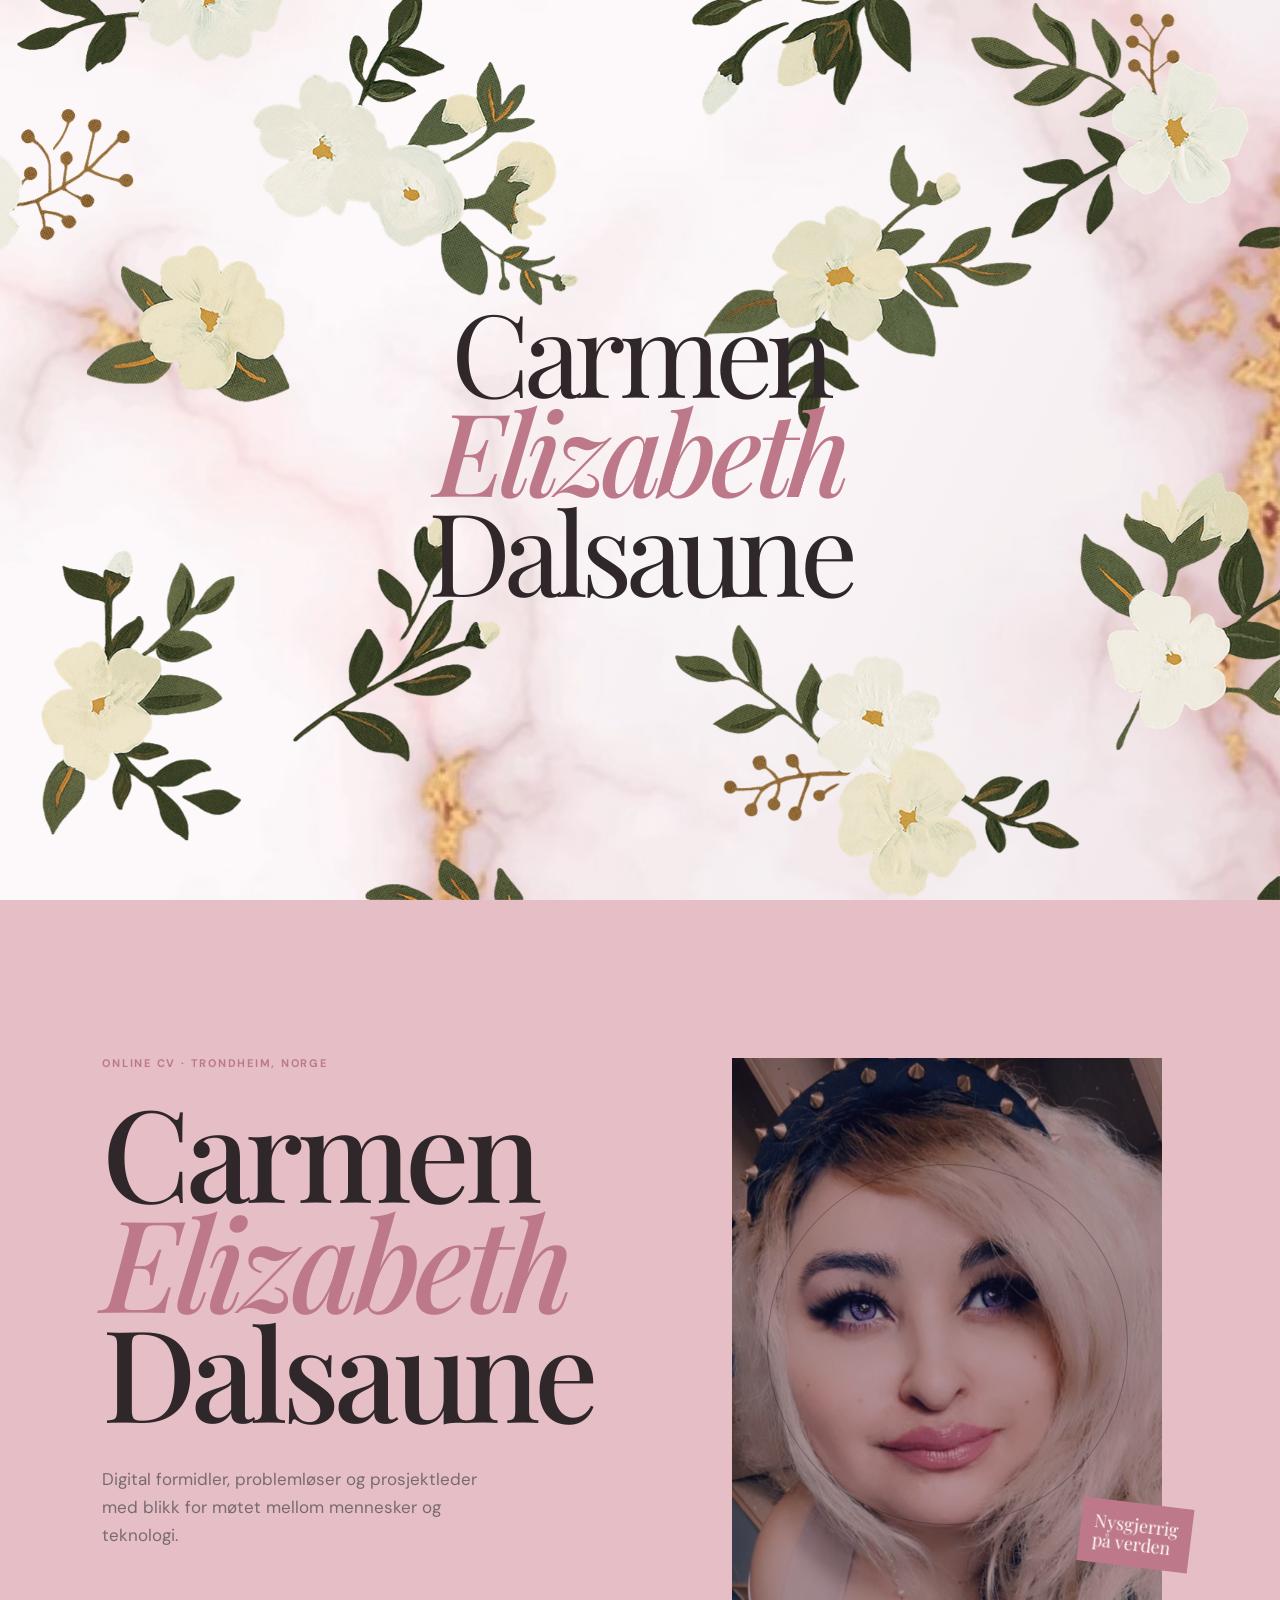
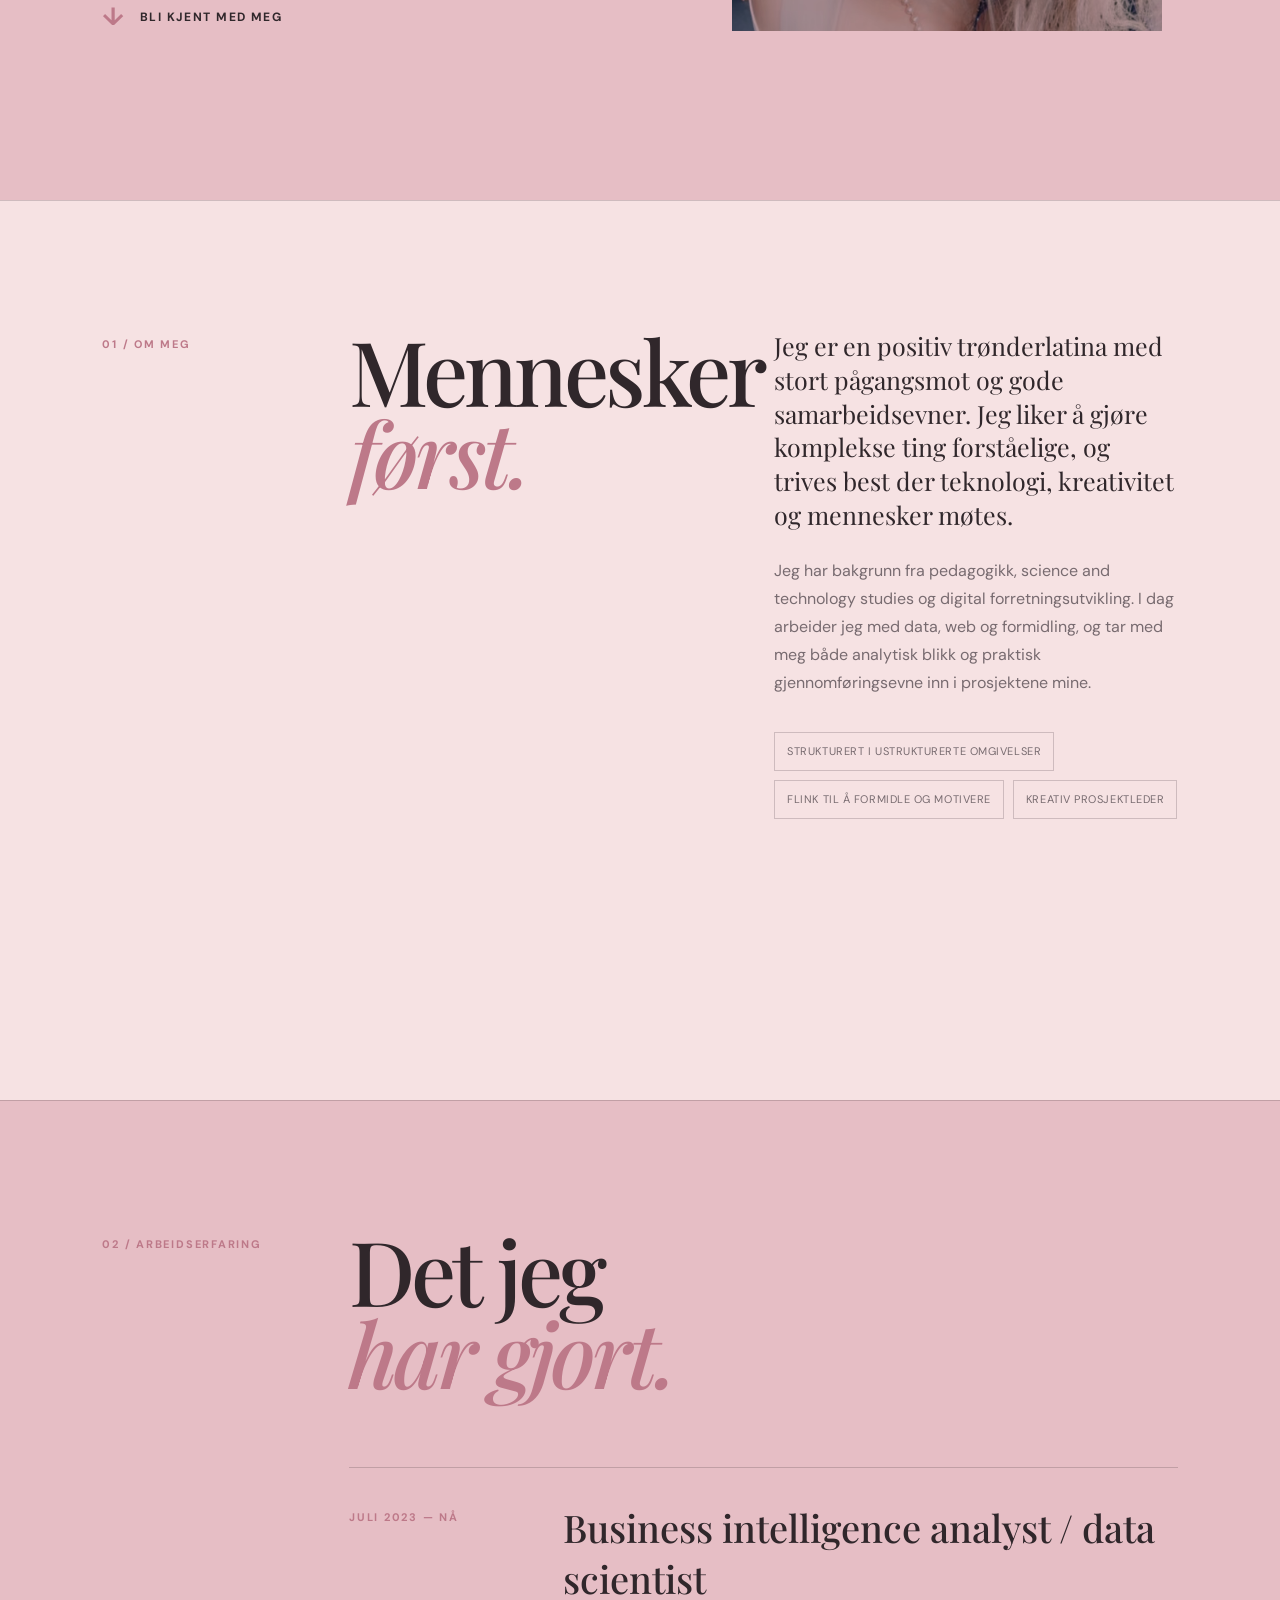
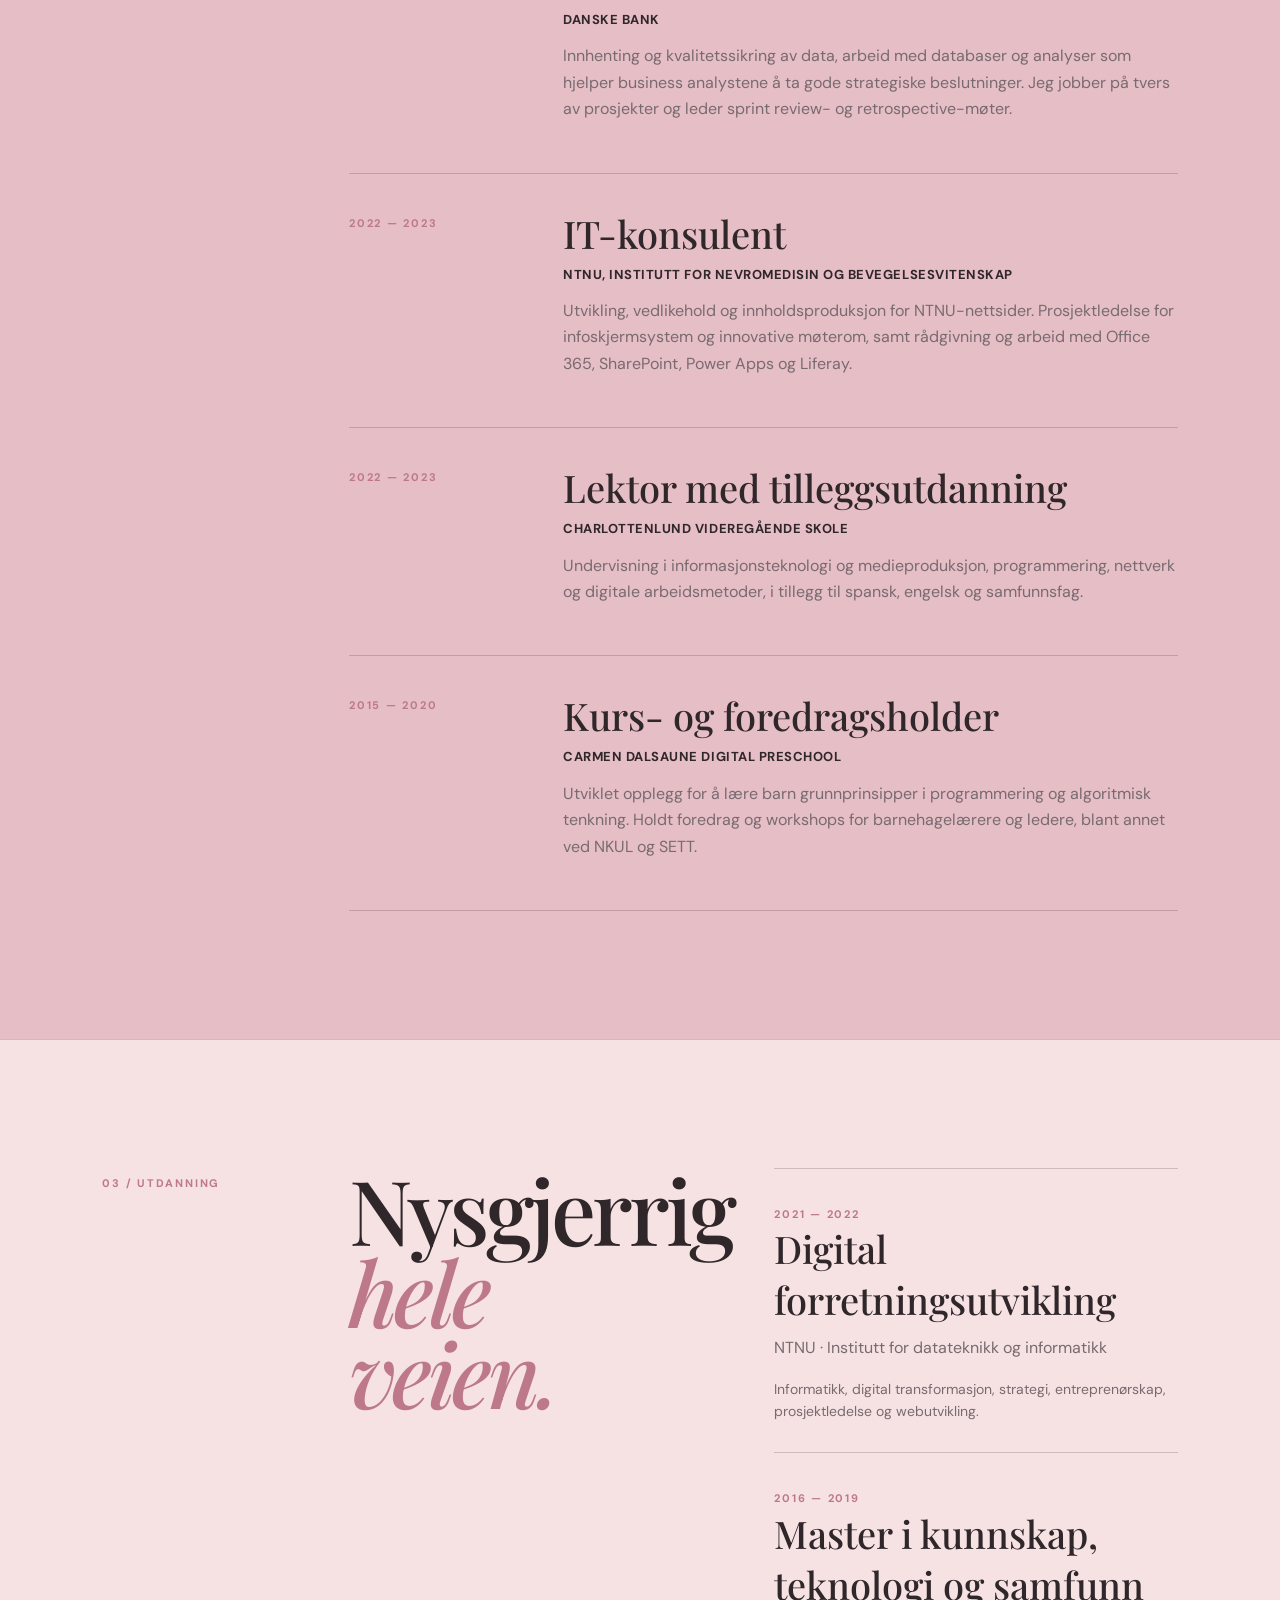
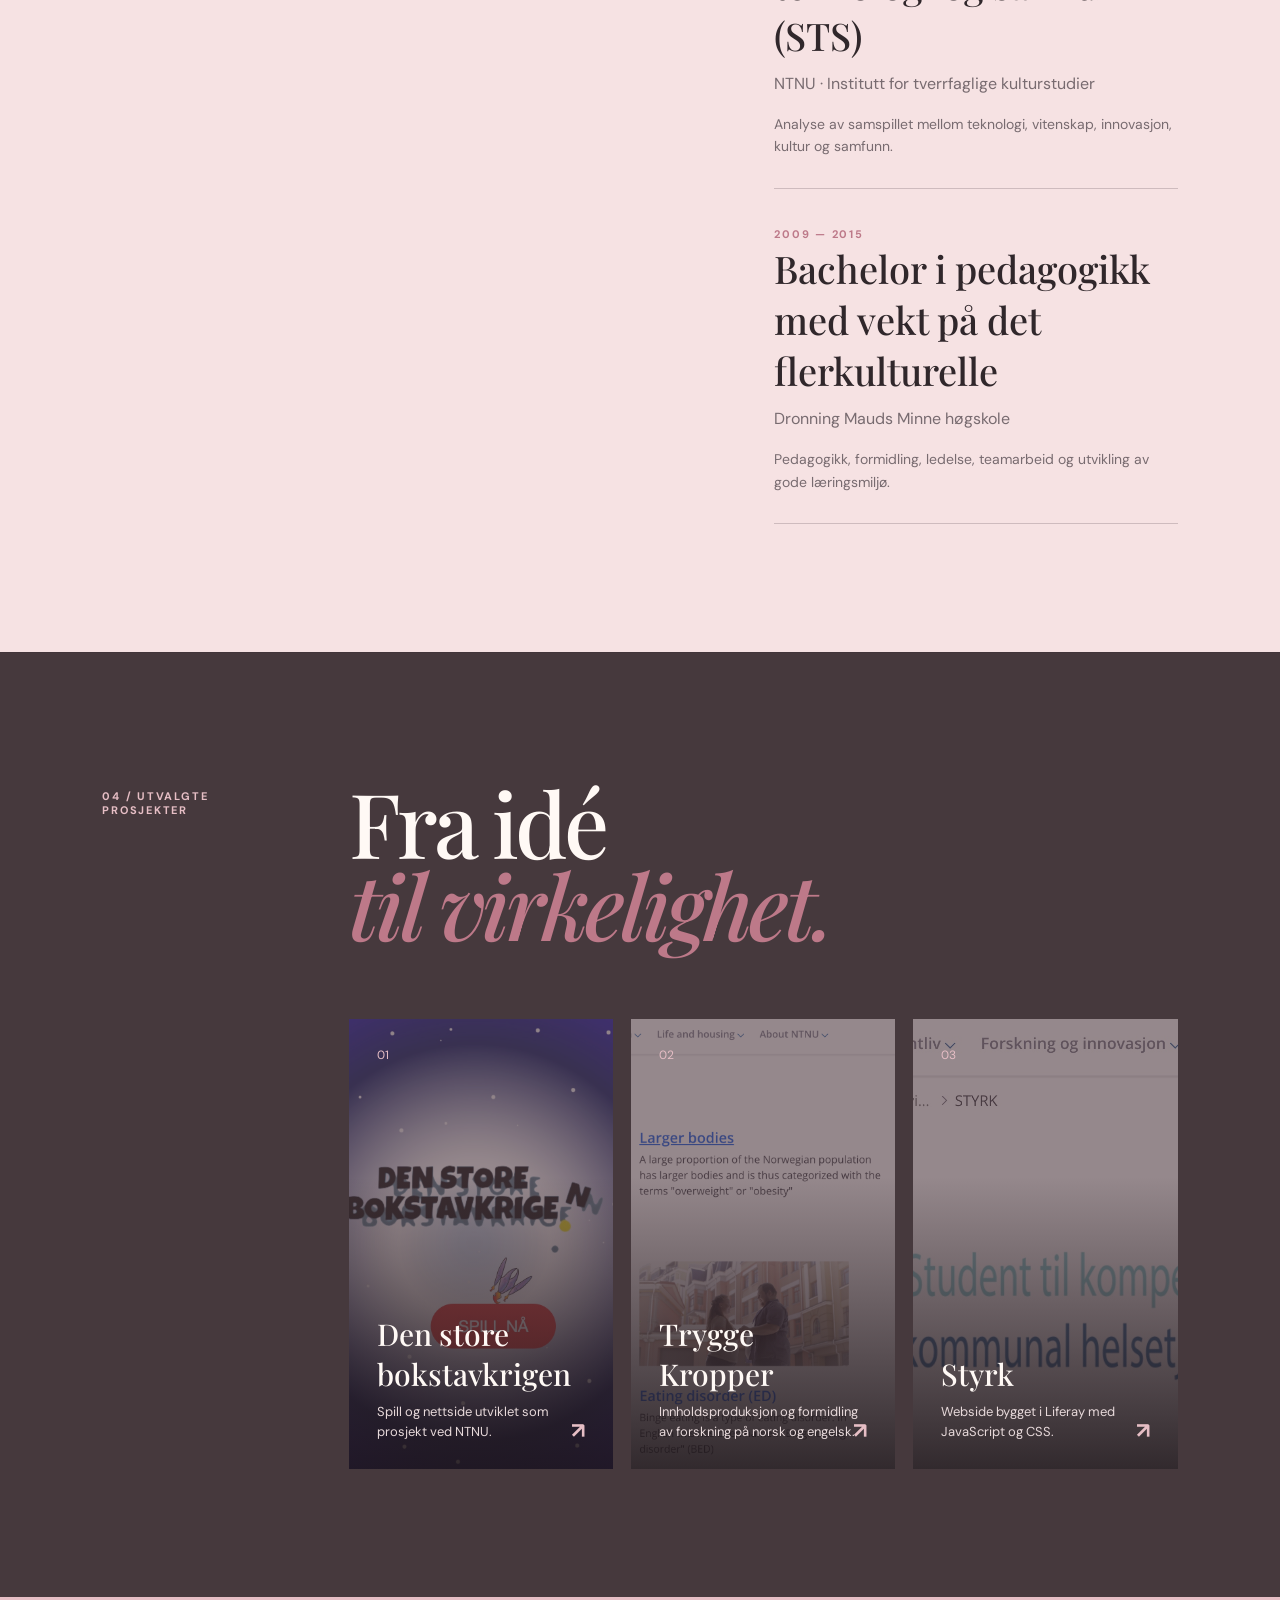
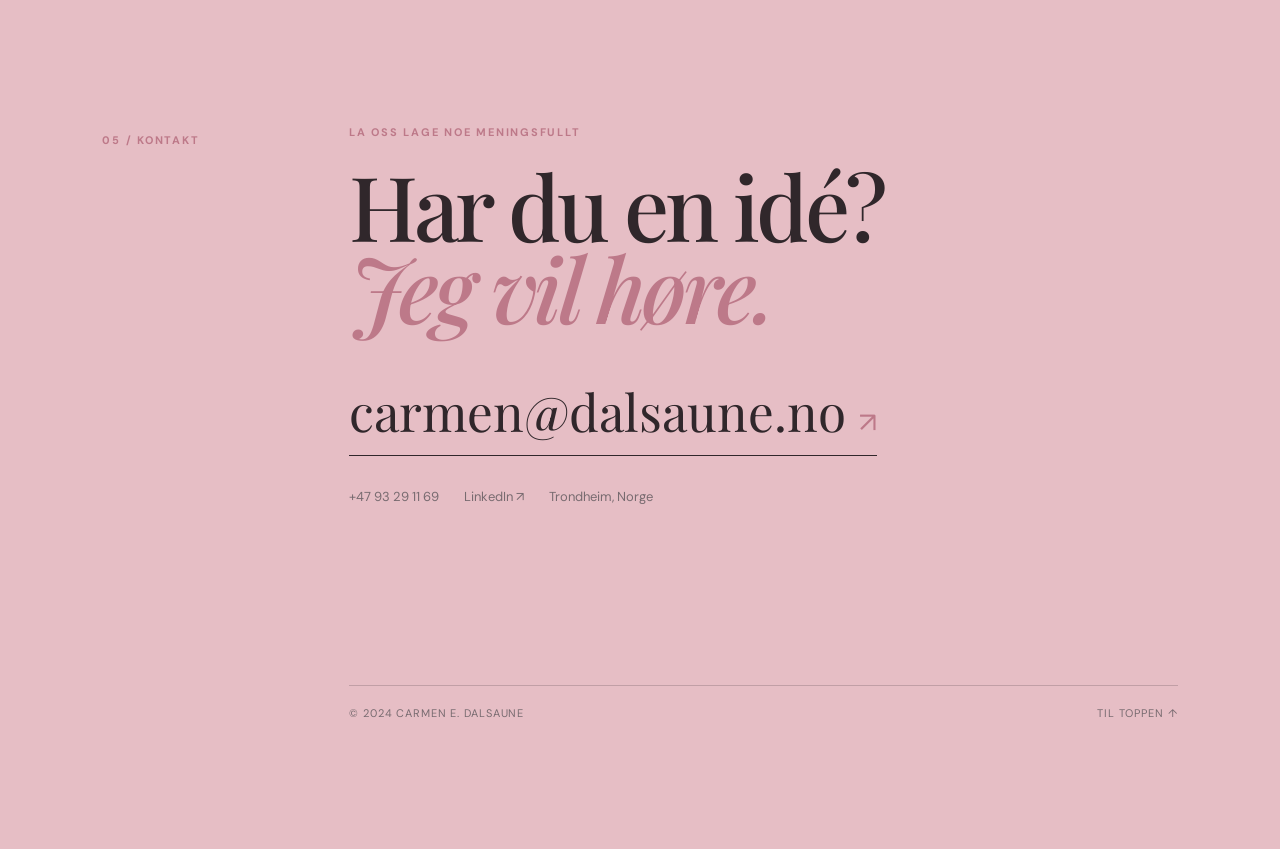
==== commit 9c156a23: "redesign" ====
--- a/carmen-cv/index.html
+++ b/carmen-cv/index.html
@@ -1,533 +1,131 @@
 <!DOCTYPE html>
-<html lang="en">
+<html lang="no">
 <head>
     <meta charset="UTF-8">
-    <meta http-equiv="X-UA-Compatible" content="IE=edge">
     <meta name="viewport" content="width=device-width, initial-scale=1.0">
-
-    <script src="https://ajax.googleapis.com/ajax/libs/jquery/3.5.1/jquery.min.js">
-    </script>
-    
-    <!-- Latest compiled and minified CSS -->
-    <link href="https://cdn.jsdelivr.net/npm/bootstrap@5.1.3/dist/css/bootstrap.min.css" rel="stylesheet">
-
-    <!-- Latest compiled JavaScript -->
-    <script src="https://cdn.jsdelivr.net/npm/bootstrap@5.1.3/dist/js/bootstrap.bundle.min.js"></script>
-
-    <!-- Font Awesome -->
-    <link rel="stylesheet" href="https://cdnjs.cloudflare.com/ajax/libs/font-awesome/6.1.1/css/all.min.css" integrity="sha512-KfkfwYDsLkIlwQp6LFnl8zNdLGxu9YAA1QvwINks4PhcElQSvqcyVLLD9aMhXd13uQjoXtEKNosOWaZqXgel0g==" crossorigin="anonymous" referrerpolicy="no-referrer" />
-
-    <!-- Egen CSS -->
+    <meta name="description" content="Online CV for Carmen Elizabeth Dalsaune">
+    <link rel="preconnect" href="https://fonts.googleapis.com">
+    <link rel="preconnect" href="https://fonts.gstatic.com" crossorigin>
+    <link href="https://fonts.googleapis.com/css2?family=DM+Sans:wght@400;500;700&family=Playfair+Display:ital,wght@0,500;0,600;1,500&display=swap" rel="stylesheet">
     <link rel="stylesheet" href="style.css">
-    <title>Carmen Elizabeth Dalsaune</title>
+    <title>Carmen Elizabeth Dalsaune | CV</title>
 </head>
 <body>
-    <script>
-        $(function() {
-    $(".blury").css("opacity", 0.9);
-    $(".blury").hover(function() {
-        $(this).animate({opacity: 1.0},);
-    }, function() {
-        $(this).animate({opacity: 0.5},);
-    });
-});
+    <div class="intro-screen" aria-hidden="true">
+        <p class="intro-name">Carmen<br><em>Elizabeth</em><br>Dalsaune</p>
+    </div>
+    <div class="flower-layer flowers-topleft" aria-hidden="true"></div>
+    <div class="flower-layer flowers-topright" aria-hidden="true"></div>
+    <div class="flower-layer flowers-bottomright" aria-hidden="true"></div>
+    <div class="flower-layer flowers-bottomleft" aria-hidden="true"></div>
+    <header class="site-header">
+        <a class="logo" href="#top" aria-label="Til toppen">CED<span>.</span></a>
+        <nav aria-label="Hovedmeny">
+            <a href="#om-meg">Om meg</a>
+            <a href="#erfaring">Erfaring</a>
+            <a href="#utdanning">Utdanning</a>
+            <a href="#kontakt">Kontakt</a>
+        </nav>
+    </header>
 
-    </script>
-    <!--
-        OVERSKRIFT
-    -->
-    <div>
-    <header class=".blury container-fluid  p-lg-3">
-        <div id="carmenbilde"> <img src="carmen.png" class="blury img-fluid rounded-circle img-thumbnail"alt="Portrettbilde av Carmen" ></div>
-        <h1 >Carmen Elizabeth Dalsaune</h1>
-        <div class="sitat"> The people I meet are the crayons that color my life... </div>
-
-    </header>
- 
-</div>
-
-    <main class="container-fluid">
-        <div class="row">
-        <!--
-            SIDEFELT VENSTRE SIDE
-        -->
-       
-        <section id="side" class="col-sm-4">
-            <div id="personalia" class="listecontainer">
-               
-            <h1 class="display-7 border-bottom" >Personalia</h1>
-            
-            <div id="kontakt"><ul class="list-group list-group-flush">
-                <li class="list-group-item"><i class="fa-solid fa-paper-plane"></i> <a href="mailto:carmen@dalsaune.no">carmen@dalsaune.no</a></li>
-                <li class="list-group-item"><i class="fa-solid fa-mobile-screen-button"></i> <span style="color:rgb(104, 156, 172)"> 93 29 11 69 </span></li>
-                <li class="list-group-item"><i class="fa-brands fa-linkedin"></i> <a href="https://www.linkedin.com/in/carmen-elizabeth-dalsaune-a63144115/">Linkedin</a> </li> 
+    <main id="top">
+        <section class="hero section-frame" aria-labelledby="hero-title">
+            <div class="hero-copy">
+                <p class="eyebrow">Online CV · Trondheim, Norge</p>
+                <h1 id="hero-title">Carmen<br><em>Elizabeth</em><br>Dalsaune</h1>
+                <p class="hero-intro">Digital formidler, problemløser og prosjektleder med blikk for møtet mellom mennesker og teknologi.</p>
+                <a class="scroll-link" href="#om-meg"><span>↓</span> Bli kjent med meg</a>
             </div>
+            <div class="hero-image-wrap">
+                <img src="img/carmen.png" alt="Portrettbilde av Carmen Elizabeth Dalsaune">
+                <span class="image-note">Nysgjerrig<br>på verden</span>
             </div>
-            <!--
-                UTDANNING
-            -->
-            <div id="utdanning" class="listecontainer">
-            <h1 class="display-7 border-bottom" >Utdanning</h1>
-            <ul class="list-group list-group-flush">
-                <li class="list-group-item">
-                    <h5>Digital forretningsutvikling</h5>
-                    <p>2021-2022, NTNU, Institutt for datateknikk og informatikk</p> 
-
-                    <p>
-                        Dette studiet kombinerer fag som informatikk, økonomi, markedsføring, entreprenørskap og endringsledelse. Sentrale temaer er digital transformasjon, digital strategi, digitalt entreprenørskap, informasjonssikkerhet, produktutvikling, datastøttet samhandling, prosjektledelse og forretningssystemer. </p>
-                        
-                        <p> Gjennom dette studiet lærer jeg å planlegge prosjekter og lede prosesser der målet er å effektivisere arbeidsprosesser og implementere digitale løsninger i bedrifter. Etter 1,5 semester har jeg lært mer programmering og webutvikling, og at jeg er en flink prosjektleder, basert på tilbakemeldingen fra de jeg jobbet med.
-                        </p>
-                        
-                    </p>
-                </li>
-                <li class="list-group-item">
-                    <h5>Master i kunnskap, teknologi og samfunn (STS)</h5>
-                    <p>2016-2019, NTNU, Institutt for tverrfaglige kulturstudier</p>
-                    <p> STS gir kompetanse til å analysere sosiale, kunnskapsmessige, teknologiske og kulturelle samspillsprosesser. Dette er sentralt i f.eks. innovasjon, klimakunnskap og miljøpolitikk, dataspill, bioteknologi og/eller design og forbruk.</p>
-                       
-
-                        <p>Jeg lærte å bruke mange og ulike perspektiver for å forstå sammenhenger mellom teknologi, vitenskap, innovasjon, og kultur og samfunnsutvikling. Jeg fikk teoretiske og metodiske verktøy for å analysere teknososiale prosesser både i arbeidsliv, organisasjonsliv og hverdagsliv.</p> 
-                </li>
-                <li class="list-group-item">
-                    <h5>Bachelor i pedagogikk med vekt på det flerkulturelle</h5>
-                    <p>2009-2015, Dronning Mauds Minne høgskole for førskolelærerutdanning</p>
-
-                    <p>Denne bacheloren forbereder deg til å lede personalet og det daglige arbeidet med planlegging, gjennomføring, dokumentasjon og vurdering i en pedagogisk virksomhet. Du skal veilede kollegaer til å utvikle seg faglig og til å bli gode teammeadlemer som jobber godt sammen med å utvikle virksomheten til en trygg og pedagogisk arena.</p>
-
-                    <p> Jeg lærte mye pedagogikk om formidling og hvordan skape gode læringsmiljø. Det flerkulturelle fokuset lærte meg å kunne være åpen til å kunne se en sak fra flere ulike perspektiver ut fra kulturforståelse. Jeg lærte mye om teamarbeid og det å skulle lede ulike grupper, og konflikthåndtering.</p>
-
-                    <p></p>
-                </li>
-            </ul>
-        </div>
-
-
-            <!--
-                FERDIGHETER
-            -->
-            <div id="ferdigheter" class="listecontainer">
-            <h1 class="display-7 border-bottom" >Ferdigheter</h1>
-            <ul class="list-group list-group-flush">
-                
-                <li class="list-group-item">
-                    <h5>Språk</h5>
-                    <ul class="list-group list-group-flush">
-                        <li class="list-group-item">Norsk: Flytende
-                        </li>
-                        <li class="list-group-item">Engelsk: Flytende
-                        </li>
-                        <li class="list-group-item">Spansk: Flytende
-                        </li>
-                    </ul> 
-                </li>
-            <br>
-                <li class="list-group-item">
-                    <h5>Digital kompetanse</h5>
-                    <ul class="list-group list-group-flush">
-                        <li class="list-group-item">CMS
-                            <div class="progress">
-                                <div class="progress-bar" style="width:90%"></div>
-                              </div>
-                        </li>
-                        <li class="list-group-item">HTML/CSS
-                            <div class="progress">
-                                <div class="progress-bar" style="width:90%"></div>
-                              </div>
-                        </li>
-                        <li class="list-group-item">Javascript
-                            <div class="progress">
-                                <div class="progress-bar" style="width:60%"></div>
-                              </div>
-                        </li>
-                        <li class="list-group-item">React.js
-                            <div class="progress">
-                                <div class="progress-bar" style="width:50% "></div>
-                              </div>
-                        </li>
-                        <li class="list-group-item">Python/Pandas
-                            <div class="progress">
-                                <div class="progress-bar" style="width:60%"></div>
-                              </div>
-                        </li>
-                        <li class="list-group-item">SQL/SAS
-                            <div class="progress">
-                                <div class="progress-bar" style="width:50%"></div>
-                              </div>
-                        </li>
-                        <li class="list-group-item">Photoshop
-                            <div class="progress">
-                                <div class="progress-bar" style="width:80%"></div>
-                              </div>
-                        </li>
-                        <li class="list-group-item">Illustrator
-                            <div class="progress">
-                                <div class="progress-bar" style="width:70%"></div>
-                              </div>
-                        </li>
-                        <li class="list-group-item">Sosiale medier
-                            <div class="progress">
-                                <div class="progress-bar" style="width:80%"></div>
-                              </div>
-                        </li>
-                    </ul>
-                </li>
-          <br>
-                
-                <li class="list-group-item">
-                    <h5>Praktiske ferdigheter</h5>
-                    <ul class="list-group list-group-flush">
-                        <li class="list-group-item">Snekkerarbeid</li>
-                        <li class="list-group-item">Design</li>
-                        <li class="list-group-item">Tegning</li>
-                        <li class="list-group-item">Maling</li>
-                        <li class="list-group-item">Søm</li>
-                        <li class="list-group-item">Broderi</li>
-                        <li class="list-group-item">Strikking</li>
-                    </ul>
-                </li>
-           
-        </div>
-            <!--
-                FIVILLIGE VERV
-            -->
-            <div id="verv" class="listecontainer">
-            <h1 class="display-7 border-bottom" >Frivillige verv</h1>
-            <ul class="list-group list-group-flush">
-                <li class="list-group-item">
-                    <h5>Strinda menighetsråd</h5>
-                    <p>Nestleder</p> 
-                </li>
-                <li class="list-group-item">
-                    <h5>Lær Kidsa Koding!</h5>
-                    <p>Frivillig, initiativtaker av Lær Kidsa Koding! i barnehagen</p> 
-                </li>
-                
-            </ul>
-            </li>
-        </div>
-        <div id="portfolio" class="listecontainer">
-            <h1 class="display-7 border-bottom" >Portefølje</h1>
-            <ul class="list-group list-group-flush">
-
-                 <a target="_blank" href="bokstavkrigen/" >Den store bokstavkrigen</a>
-               <li class="list-group-item"> <a target="_blank" href="https://folk.ntnu.no/quintani/wu1/bokstavkrigen/"><img src="bokstavkrigen.jpg" class="img-fluid img-thumbnail"></a> 
-                <p>Dette er resultatet fra et prosjektarbeid 1. semester i digital forretningsutvikling. Vi skulle lage et spill og en tilhørende nettside. Jeg kodet for det meste begge selv, da jeg var den mest erfarne koderen. Om man scroller på siden kan man lese hva vi i gruppen har sagt om hverandre, og de jeg jobbet med har skrevet gode ting om meg som leder. </p>
-                </li>
-                <a target="_blank" href="https://www.ntnu.edu/inb/every-body" >Trygge Kropper</a>
-                <li class="list-group-item"> <a target="_blank" href="https://www.ntnu.edu/inb/every-body"><img src="trygge-kropper.png" class="img-fluid img-thumbnail"></a> 
-                    <p>Jeg var innholdsprodusent til denne siden, det vil si at jeg leste gjennom forskningsteksten til denne forskeren og utarbeidet tekster til nettsiden, både på engelsk og norsk.</p>
-                </li>
-               
-
-                <a target="_blank" href=" https://www.ntnu.no/inb/styrk" >Styrk</a>
-
-                <li class="list-group-item"> <a href="https://www.ntnu.no/inb/styrk"><img src="styrk.jpg" class="img-fluid img-thumbnail"></a> 
-                    <p>Denne nettsiden bygget jeg opp med CMS-et Liferay etter ønskene til produkteier. Jeg brukte også JavaScript og CSS for å manipulere CMS-et til å gjøre akkurat det jeg ville.</p>
-                </li>
-                
-            </ul>
-            </li>
-        </div>
-        
-
+            <p class="hero-side-note">CV / 2024—<br>Utvikling · formidling<br>teknologi</p>
         </section>
 
-        <!--
-            HOVEDFELT HØYRE SIDE
-        -->
-        <section id="hoved" class="col-sm-8">
+        <section id="om-meg" class="content-section section-frame light-section" aria-labelledby="about-title">
+            <div class="section-label">01 / Om meg</div>
+            <div class="section-content intro-grid">
+                <h2 id="about-title">Mennesker<br><em>først.</em></h2>
+                <div class="rich-copy">
+                    <p class="lead">Jeg er en positiv trønderlatina med stort pågangsmot og gode samarbeidsevner. Jeg liker å gjøre komplekse ting forståelige, og trives best der teknologi, kreativitet og mennesker møtes.</p>
+                    <p>Jeg har bakgrunn fra pedagogikk, science and technology studies og digital forretningsutvikling. I dag arbeider jeg med data, web og formidling, og tar med meg både analytisk blikk og praktisk gjennomføringsevne inn i prosjektene mine.</p>
+                    <div class="fact-list">
+                        <span>Strukturert i ustrukturerte omgivelser</span>
+                        <span>Flink til å formidle og motivere</span>
+                        <span>Kreativ prosjektleder</span>
+                    </div>
+                </div>
+            </div>
+        </section>
 
-            <br><br>
-            <!--
-                NØKKELINFORMASJON
-            -->
-            <h1 class="text-center display-7 border-bottom" >Nøkkelinformasjon</h1>
-            <br>
-            <ul class="list-group list-group-flush">
-                <li class="list-group-item">
-                    <h5 class="text-center">Hvem er jeg?</small></h5>
-                    <p> 
-                        <div class="oppg">Jeg er en positiv trønderlatina med stort pågangsmot og gode samarbeidsevner. Jeg har studert mye, og opparbeidet meg mye livserfaring. Jeg har drevet mitt eget kurs- og konsulentfirma, og vært en ildsjel for å få digital teknologi og programmering inn i det livslange læringsløpet, i samarbeid med Lær Kidsa Koding og Utdanningsdirektoratet. Nå jobber jeg som IT-konsulent ved NTNU, der jeg blant annet utvikler websider for å presentere forskningsprosjekter. Her bruker jeg min unike kunnskap fra min mastergrad i science and technology studies sammen med min bachelor i pedagogikk for å formidle akademiske forskningstekster på en måte alle kan forstå.
+        <section id="erfaring" class="content-section section-frame" aria-labelledby="experience-title">
+            <div class="section-label">02 / Arbeidserfaring</div>
+            <div class="section-content">
+                <h2 id="experience-title">Det jeg<br><em>har gjort.</em></h2>
+                <div class="timeline">
+                    <article class="timeline-item featured">
+                        <p class="date">Juli 2023 — nå</p>
+                        <div><h3>Business intelligence analyst / data scientist</h3><p class="company">Danske Bank</p><p>Innhenting og kvalitetssikring av data, arbeid med databaser og analyser som hjelper business analystene å ta gode strategiske beslutninger. Jeg jobber på tvers av prosjekter og leder sprint review- og retrospective-møter.</p></div>
+                    </article>
+                    <article class="timeline-item">
+                        <p class="date">2022 — 2023</p>
+                        <div><h3>IT-konsulent</h3><p class="company">NTNU, Institutt for nevromedisin og bevegelsesvitenskap</p><p>Utvikling, vedlikehold og innholdsproduksjon for NTNU-nettsider. Prosjektledelse for infoskjermsystem og innovative møterom, samt rådgivning og arbeid med Office 365, SharePoint, Power Apps og Liferay.</p></div>
+                    </article>
+                    <article class="timeline-item">
+                        <p class="date">2022 — 2023</p>
+                        <div><h3>Lektor med tilleggsutdanning</h3><p class="company">Charlottenlund videregående skole</p><p>Undervisning i informasjonsteknologi og medieproduksjon, programmering, nettverk og digitale arbeidsmetoder, i tillegg til spansk, engelsk og samfunnsfag.</p></div>
+                    </article>
+                    <article class="timeline-item">
+                        <p class="date">2015 — 2020</p>
+                        <div><h3>Kurs- og foredragsholder</h3><p class="company">Carmen Dalsaune Digital Preschool</p><p>Utviklet opplegg for å lære barn grunnprinsipper i programmering og algoritmisk tenkning. Holdt foredrag og workshops for barnehagelærere og ledere, blant annet ved NKUL og SETT.</p></div>
+                    </article>
+                </div>
+            </div>
+        </section>
 
-                            <br><br>Jeg har en stor interesse for IT og teknologi, og da spesielt møtet mellom mennesker og teknologi. Jeg har opparbeidet meg mye kunnskap om feltet, og det siste året har jeg også studert digital forretningsutvikling ved NTNU, for å få en dypere IT-kompetanse. 
-                             <br><br>
-                            <ul>
-                                <li >Jeg er selv strukturert nok til å mestre ustrukturerte arbeidsomgivelser.</li>
-                                <li> Flink til å motivere de jeg arbeider med og prøver å være med på å heve kompetansenivået til de jeg jobber med i team.</li>
-                                <li >Variert utdanningsbakgrunn.</li>
-                                <li>Stor digital kompetanse, spesielt om den menneskelige anvendelsen av teknologi.</li>
-                                <li>Flink til å formidle.</li>
-                                <li >Kreativ person med stort pågangsmot.</li>
-                                <li>Mye variert kompetanse. </li>
-                                <li>Prosjektleder og hovedsnekker i konstruksjonen av en 2-etasjes garasje og tilknyttet veranda, fra bankett til møne. </li>
-                            </ul>
+        <section id="utdanning" class="content-section section-frame light-section" aria-labelledby="education-title">
+            <div class="section-label">03 / Utdanning</div>
+            <div class="section-content education-grid">
+                <h2 id="education-title">Nysgjerrig<br><em>hele veien.</em></h2>
+                <div class="education-list">
+                    <article><p class="date">2021 — 2022</p><h3>Digital forretningsutvikling</h3><p>NTNU · Institutt for datateknikk og informatikk</p><span>Informatikk, digital transformasjon, strategi, entreprenørskap, prosjektledelse og webutvikling.</span></article>
+                    <article><p class="date">2016 — 2019</p><h3>Master i kunnskap, teknologi og samfunn (STS)</h3><p>NTNU · Institutt for tverrfaglige kulturstudier</p><span>Analyse av samspillet mellom teknologi, vitenskap, innovasjon, kultur og samfunn.</span></article>
+                    <article><p class="date">2009 — 2015</p><h3>Bachelor i pedagogikk med vekt på det flerkulturelle</h3><p>Dronning Mauds Minne høgskole</p><span>Pedagogikk, formidling, ledelse, teamarbeid og utvikling av gode læringsmiljø.</span></article>
+                </div>
+            </div>
+        </section>
 
-                        </div>
-                    </p>
-                    <br>
-                </li>
-                <br>
+        <section id="prosjekter" class="content-section section-frame projects-section" aria-labelledby="projects-title">
+            <div class="section-label">04 / Utvalgte prosjekter</div>
+            <div class="section-content">
+                <h2 id="projects-title">Fra idé<br><em>til virkelighet.</em></h2>
+                <div class="project-grid">
+                    <a class="project-card project-game" href="bokstavkrigen/" target="_blank" rel="noreferrer"><img src="img/bokstavkrigen.jpg" alt="Den store bokstavkrigen"><span class="project-number">01</span><div><h3>Den store bokstavkrigen</h3><p>Spill og nettside utviklet som prosjekt ved NTNU.</p></div><b>↗</b></a>
+                    <a class="project-card" href="https://www.ntnu.edu/inb/every-body" target="_blank" rel="noreferrer"><img src="img/trygge-kropper.png" alt="Trygge kropper nettside"><span class="project-number">02</span><div><h3>Trygge Kropper</h3><p>Innholdsproduksjon og formidling av forskning på norsk og engelsk.</p></div><b>↗</b></a>
+                    <a class="project-card" href="https://www.ntnu.no/inb/styrk" target="_blank" rel="noreferrer"><img src="img/styrk.jpg" alt="Styrk nettside"><span class="project-number">03</span><div><h3>Styrk</h3><p>Webside bygget i Liferay med JavaScript og CSS.</p></div><b>↗</b></a>
+                </div>
+            </div>
+        </section>
+    </main>
 
-            <!--
-                ARBEIDSERFARING
-            -->
-            <h1 class="text-center border-bottom" >Arbeidserfaring</h1>
-                <br>
-            <ul class="list-group list-group-flush">
-                <li class="list-group-item">
-                    <h5 class="text-center">Danske Bank <br>
-                    <small>- Business intelligence analyst/data scientist, Juli 2023-d.d.</small></h5>
-                    <p> 
-                        <div class="oppg">
-                            <p> Midlertidig 100% stilling i remedieringsavdelingen i Danske Bank. Her jobber jeg med innhenting av data fra databaser, oppdatering av databasen, analyser av bedriftens data og quality check, samt å hjelpe business analystene å ta strategiske beslutninger. Teamet er delt opp i flere prosjekter med forskjellige ledere, og jeg jobber på tvers av alle prosjektene, da jeg er den eneste i Danske Bank i Norge med min kompetanse.
+    <footer id="kontakt" class="contact-section section-frame">
+        <div class="section-label">05 / Kontakt</div>
+        <div class="contact-content">
+            <p class="eyebrow">La oss lage noe meningsfullt</p>
+            <h2>Har du en idé?<br><em>Jeg vil høre.</em></h2>
+            <a class="email-link" href="mailto:carmen@dalsaune.no">carmen@dalsaune.no <span>↗</span></a>
+            <div class="contact-meta"><a href="tel:+4793291169">+47 93 29 11 69</a><a href="https://www.linkedin.com/in/carmen-elizabeth-dalsaune-a63144115/" target="_blank" rel="noreferrer">LinkedIn ↗</a><span>Trondheim, Norge</span></div>
+            <div class="footer-bottom"><span>© 2024 Carmen E. Dalsaune</span><a href="#top">Til toppen ↑</a></div>
+        </div>
+    </footer>
+    <script>
+        function updateFlowerPosition() {
+            document.body.classList.toggle("flowers-scattered", window.scrollY > 40);
+        }
 
-                            </p>
-
-
-                            <h6> Hva var det viktigste jeg lærte?</h6>
-                                
-                            <p><ul> <li>Jeg har lært om hvordan store databaser er bygd opp.</li>
-                            <li>Jeg har lært å søke gjennom store mengder data og lete etter spor for å finne ut hvor informasjon kan gjenfinnes</li>
-                                <li>Jeg har lært hvordan Python-script kan brukes for å trekke ut data fra Excel-filer og bruke dataen opp mot SQL-databaser.</li> 
-                                        <li>Jeg har lært å jobbe i team med Agile/Smidig metodikk, og lede sprint review- og retrospective-møter.</li> 
-                                    </ul>
-                                </p>
-
-                            
-                            
-                        </div>
-                    </p>
-                    <br>
-                </li>
-            <br>
-            <ul class="list-group list-group-flush">
-                <li class="list-group-item">
-                    <h5 class="text-center">Danske Bank <br>
-                    <small>- Operation officer, Februar 2023-Juli 2023</small></h5>
-                    <p> 
-                        <div class="oppg">
-                            <p> Midlertidig 100% stilling i remedieringsavdelingen i Danske Bank. Her jobber jeg med saksbehandling og automatisering av arbeidsoppgaver knyttet til inkasso og purresaker. Her har jeg fått utnyttet min kompetanse i Excel, og fått mye innsikt i hvordan man kan jobbe i team på tvers av landegrenser.
-                                I denne jobben har jeg jobbet mye opp imot tidsfrister og deadlines, og har fått bekreftet for meg selv at jeg jobber raskt og effektivt.
-
-                            </p>
-
-
-                            <h6> Hva var det viktigste jeg lærte?</h6>
-                                
-                            <p><ul> <li>Jeg har lært hvordan de viktigste prosessene i en bank funngerer.</li>
-                            <li>Jeg har lært mer om Excel og programmering av regneark.</li>
-                                        <li>Jeg har fått en bekreftelse på at jeg jobber godt i team.</li> 
-                                    </ul>
-                                </p>
-
-                            
-                            
-                        </div>
-                    </p>
-                    <br>
-                </li>
-            
-                <br>
-                   <li class="list-group-item">
-                    <h5 class="text-center">Charlottenlund Videregående Skole <br>
-                    <small>- Lektor med tilleggsutdanning, Oktober 2022-februar 2023</small></h5>
-                    <p> 
-                        <div class="oppg">
-                            <p> Jeg startet som vikar i informasjonsteknologi og medieproduksjon. Der har jeg undervist i ulike tema, slik som fremtidens datamaskin, sette opp nettverk, installere OS, opplæring i å holde workshop i ulike tema innen IT, skriving av cv og jobbsøknader samt ulike programmeringsspråk.
-                                De fant ganske raskt ut at jeg hadde kompetanse til å undervise i mye forskjellig, og jeg begynte å ha vikartimer ved studiespesialisering, mer spesifikt, spansk, engelsk og samfunnsfag.
-
-                            </p>
-
-
-                            <h6> Hva var det viktigste jeg lærte?</h6>
-                                
-                            <p><ul> <li>Jeg har blitt sikrere på min formidlingsevne. </li>
-                            <li>Jeg har lært at jeg kan sette meg raskt inn i nye temaer.</li>
-                                        <li>Jeg fikk praktisk erfaring i å sette opp nettverk i datalab.</li> 
-                                    </ul>
-                                </p>
-
-                            
-                            
-                        </div>
-                    </p>
-                    <br>
-                </li>
-            
-                <br>
-                <li class="list-group-item">
-                    <h5 class="text-center">NTNU, Institutt for nevromedisin og bevegelsesvitenskap <br>
-                    <small>- IT-konsulent, Januar 2022-November 2022.</small></h5>
-                    <p> 
-                        <div class="oppg">
-                            <p>Gjennom Nav fikk jeg en midlertidig stilling ved dette instituttet. Her har jeg hatt en stor variasjon av 
-                                arbeidsoppgaver, og raskt fått ansvar for flere prosjekter. Jeg har for å nevne noen; bygget opp NTNU-nettsider for forskere som skal formidle sine funn og kunnskap. Jeg har 
-                                også i denne anledning lest gjennom forskningstekster og produsert innholdet baset på disse til noen av sidene. Det vil si at min oppgage
-                                var å lese gjennom forskningstekster og komponere korte lettleselige sammendrag av disse. Jeg har også oversatt nettsider til engelsk.
-                                Jeg har jobbet med Office 365, deriblant Sharepoint, Power Apps, Teams, og flere andre av produktene i Office 365.
-
-                                jeg jobber for tiden som leder for to prosjekter, der et av de går på å markedsføre et innovativt rom, samt å utvikle hybride løsninger for bruken av det. 
-                                Det andre utviklingen av infoskjermsystem ved instituttet. Dette innebær koding og design av info skjermer som skal stå på de forskjellige bygningene som huser instituttet. Jeg har også ansvar for å utarbeidet et enkel grensesnitt for drift av denne infosiden, slik at hvem som helst, uansett grad av digital kompetanse kan vedlikeholde og oppdatere infoen.
-
-                            </p>
-
-
-                            <h6> Hva var det viktigste jeg lærte?</h6>
-                                
-                                     <p><ul> <li> Jeg får arbeidsoppgaver og står får for det meste fri til å strukture min egen arbeidshverdag, og dette har bygget opp under det at jeg er en strukturert, effektiv og selvstendig arbeidstaker.</li>
-                                        <li>Jeg har lært om Sharepoint og hvordan man bygger opp nettsider med dette.</li>
-                                        <li>Hvordan bygge nettsider med CMS-et Liferay, som er det NTNU bruker på sine nettsider. Liferay er et widgetbasert CMS.</li>
-                                        <li>Jeg har lært hvordan NTNU som organisasjon og instituttene fungerer og opererer.</li>
-                                        <li>Jeg har lært om hvordan dette instituttet jobber med digitalisering.</li> 
-                                    </ul>
-                                </p>
-
-                            
-                            <h6> Arbeidsoppgaver: </h6>
-                            <ul>
-                                <li>Utvikling, vedlikehold og innholdsproduksjon for interne og eksterne websider ved bruk av forskjellige publiseringsverktøy (CMS)</li>
-                                <li>Rådgivning knyttet til bruk av digitale tjenester</li>
-                                <li>Prosjektleder for utvikling av infoskjermsystem ved instituttet.</li>
-                                <li>Prosjektleder for instituttets innovative møterom.</li>
-                            </ul>
-                        </div>
-                    </p>
-                    <br>
-                </li>
-            
-                <br>
-                <li class=" list-group-item">
-                    <h5 class="text-center">Carmen Dalsaune Digital Preschool <br>
-                        <small>- Kurs- og foredragsholder, Mai 2015 - Mars 2020 </small></h5>
-                        <p> 
-                            <div class="oppg">
-
-                                <p> I 2015 utviklet jeg i samarbeid med min mann et eget opplegg for å lære barn i 
-                                    barnehagealder grunnprinsippene i programmering og med det så frøene til en algoritmisk tankegang. 
-                                    Dette førte til at vi ble invitert til å holde foredrag på Nasjonal konferanse for bruk av IKT i 
-                                    utdanning og læring (NKUL) i 2015 og Scandinavian Educational Technology Transfer (SETT) i 2016.
-                                     Jeg har også samarbeidet med Senter for IKT i Utdanningen om digitale pedagogiske opplegg. 
-                                     De har blant annet brukt mye av det jeg presenterte på NKUL 2015 i prosjekter de har hatt over hele Norge 
-                                     og vi holder kontakt, da de vet at jeg følger med på hvordan ny teknologi kan brukes pedagogisk til å 
-                                     fremme læring og undervisningsmuligheter. Senteret er nå blitt integrert inn i Utdanningsdirektoratet. </p>
-
-                                     <h6> Hva var det viktigste jeg lærte?</h6>
-                                
-                                     <p> <ul>
-                                        <li>Jeg lærte programmering, i den grad at jeg klarte å koke det ned til et opplegg som var overførbart til at barn i barnehagealder lærte om grunnprisippene i koding.</li> 
-                                        <li>Jeg lærte selv å tenke algoritmisk. </li> 
-                                        <li> Jeg lærte å være selvstendig næringsdrivende, 
-                                         hva det innebærer av søknader, regnskap og det å holde en strukturert hverdag.</li> 
-                                        <li>Jeg kom over min frykt om
-                                         å snakke foran mange mennesker og lærte at jeg er flink til å formidle.</li>  
-                                        <li>Jeg lærte at jeg er spesielt flink til å kunne gjennomføre en translasjon 
-                                         av høy digital teknologi til mennesker som ikke forstår denne teknologien godt, og at jeg sitter på mye kunnskap og 
-                                         kompetanse om hvordan denne teknologien kan brukes i læring.</li> 
-                                        </ul> 
-                                    </p>
-                             
-                                <h6> Arbeidsoppgaver: </h6>
-                                <ul>
-                                    <li>Selvstendig næringsdrivende</li>
-                                    <li>Larvik-prosjektet: Dette var et prosjekt som gikk over ca 6 måneders tid. Jeg holdt først et foredrag og workshop
-                                        om bruken av IT i barnehagen, og la igjen kunnskap og verktøy de skulle jobbe med i den tiden fra til neste foredrag og workshop. Ved neste 
-                                        foredrag og workshop skulle alle dele hva de hadde gjort og lært siden sist, og vi tok det de hadde lært og bygget videre på det.
-                                    </li>
-                                    <li> Samarbeid med InnovatEd AS, der jeg holdt kurs og workshop om det spillbaserte klasseromsrammeverket Heimdall's Quest.</li>
-                                    <li>Holde kurs og workshop om å lære bort koding til barn i barnehagen for barnehagelærere og -ledere.</li>
-                                    <li>Foredrag ved Nasjonal konferanse for bruk av IKT i utdanning og læring (NKUL) 2015 og Scandinavian Educational Technology Transfer (SETT) 2016.</li>
-                                    <li>Utviklet en metode for å lære barnehagebarn grunnleggende konsepter i koding og algoritmisk tankegang.</li>
-                                </ul>
-                                <div>Ingen oppdrag etter inntoget av Covid-19.</div>
-                            </div>
-                           
-        
-                        </p>
-                        <br>
-                    </li>
-                    <br>
-                    <li class="list-group-item">
-                        <h5 class="text-center">NTNU, institutt for tverrfaglige kulturstudier<br>
-                            <small>- Vitenskapelig assistent, Oktober 2016 - Desember 2016</small></h5>
-                            <div class="oppg">
-                            <p> 
-                                Under studiene var jeg ansatt i noen måneder som vitenskapelig assistent og jobbet med en av mine professorer 
-                                med å sette opp og gjennomføre et internasjonalt forskningssymposium.</p>
-
-                                <h6> Hva var det viktigste jeg lærte?</h6>
-                                
-                                <p>
-                                Selve gjennomføringen av symposiet var i desember,
-                                 mens jeg hadde hjemmeeksamen, og jeg klarte likevel å levere en bra eksamen og yte godt på jobben, 
-                                 samt være der for min mann og barn når det gjaldt alt av desembers juletradisjoner. Ut fra dette lærte jeg om min
-                                 egen arbeidskapasitet og å jobbe etter en effektiv plan, noe som førte til at jeg lærte å strukturere meg selv til å yte mest mulig.
-
-                                </p>
-                             <h6> Arbeidsoppgaver: </h6>
-                                    <ul>
-                                        <li>Deltok i planlegging av et internasjonalt symposium for forskning på miljø og bærekraft.</li>
-                                        <li>Ansvar for logistikk, og alt gikk smurt gjennom hele symposiumet og planlegging av sosiale aktiviteter</li>
-                                    </ul>
-                                </div>
-                            </p>
-                            <br>
-                        </li>
-            </ul>
-
-            <h5 class="text-center border-bottom" >Referanser oppgis ved forespørsel</h5>
-           <!-- 
-           <nav>
-                <table class="table table-hover">
-                    <thead>
-                        <tr>
-                            <th>Navn</th>
-                            <th>Stilling</th>
-                            <th>Telefonnummer</th>
-                            <th>E-mail</th>
-                        </tr>
-                    </thead>
-            
-                    <tr class="">
-                        <td>Sigurd Engum</td>
-                        <td>Seniorrådgiver, NTNU, Institutt for nevromedisin og bevegelsesvitenskap</td>
-                        <td>95 26 30 12</td>
-                        <td> <a href="mailto:sigurd.engum@ntnu.no">sigurd.engum@ntnu.no</a> </td>
-                      </tr>
-                      <tr class="">
-                        <td>Vibeke Lauridsen Guttormsgaard</td>
-                        <td>Seniorrådgiver, Utdanningsdirektoratet, Avdeling for digitale fellesløsninger 2</td>
-                        <td>90 20 79 34</td>
-                        <td> <a href="mailto:Vibeke.Guttormsgaard@udir.no">Vibeke.Guttormsgaard@udir.no</a></td>
-                      </tr>
-                      <tr class="">
-                        <td>Thomas Berker</td>
-                        <td>Professor, NTNU, Institutt for tverrfaglige kulturstudier </td>
-                        <td>73 59 13 26</td>
-                        <td> <a href="mailto:thomas.berker@ntnu.no">thomas.berker@ntnu.no</a> </td>
-                      </tr>
-                      <tr class="">
-                        <td>Jason Ready</td>
-                        <td>CEO, InnovatEd AS</td>
-                        <td>41 12 79 24</td>
-                        <td> <a href="mailto:jason@heimdallsquest.no">jason@heimdallsquest.no</a> </td>
-                      </tr>
-                      <tr class="">
-                        <td>Robert Næss</td>
-                        <td>Førsteamanuensis, NTNU, Institutt for tverrfaglige kulturstudier</td>
-                        <td>92 09 76 17</td>
-                        <td> <a href="mailto:robert.ness@ntnu.no">robert.ness@ntnu.no</a> </td>
-                      </tr>
-             </table>
-            </nav>
--->
-        </section>
-    </div>
-    </main>
-    <footer><i class="fa-solid fa-copyright"></i> 2024 Carmen E. Dalsaune</footer>
-    <br>
-    
-  
+        window.addEventListener("scroll", updateFlowerPosition, { passive: true });
+        updateFlowerPosition();
+    </script>
 </body>
 </html>
-
--- a/carmen-cv/style.css
+++ b/carmen-cv/style.css
@@ -1,171 +1,128 @@
-body{
-    background-image: url("pinkmarble.jpg");
-    background-repeat: no-repeat;
-    background-size:cover;
-    background-attachment: fixed;
-    background-position: center;
-  
+:root {
+    --ink: #30272b;
+    --muted: #786b70;
+    --rose: #e6bec5;
+    --rose-deep: #bd7989;
+    --cream: #fff9f5;
+    --line: rgba(48, 39, 43, .2);
+    --serif: "Playfair Display", Georgia, serif;
+    --sans: "DM Sans", Helvetica, sans-serif;
 }
 
-header {
-    float: left;
-    background: rgba(234, 207, 207, 0.4);
+* { box-sizing: border-box; }
+html { scroll-behavior: smooth; overflow-x: hidden; }
+body { margin: 0; overflow-x: hidden; color: var(--ink); background: var(--rose); font-family: var(--sans); }
+body::before { content: ""; position: fixed; inset: 0; z-index: -1; pointer-events: none; background: linear-gradient(115deg, rgba(255,255,255,.25), transparent 42%, rgba(111,50,69,.08)), url("img/pinkmarble.jpg") center / cover; opacity: .9; }
+a { color: inherit; text-decoration: none; }
+.intro-screen { position: relative; z-index: 25; display: grid; place-content: center; width: 100%; height: 100svh; min-height: 620px; padding: 24px; text-align: center; pointer-events: none; transition: opacity .8s ease, visibility 0s linear .8s; }
+.intro-name { margin: 0; color: var(--ink); font-family: var(--serif); font-size: clamp(58px, 9vw, 132px); line-height: .86; letter-spacing: -.055em; }
+.intro-name em { color: var(--rose-deep); font-weight: 500; }
+.flowers-scattered .intro-screen { opacity: 0; visibility: hidden; }
+.flower-layer { position: fixed; z-index: 20; display: block; width: 48%; height: 48%; pointer-events: none; background-repeat: no-repeat; background-size: cover; transition: transform 1.4s cubic-bezier(.77, 0, .18, 1); }
+.flowers-topleft { top: 0; left: 0; height: 48%; background-image: url("img/flowers-topleft.png"); background-position: right bottom; transform: translate(0, 0); }
+.flowers-topright { top: 0; right: 0; background-image: url("img/flowers-topright.png"); background-position: left bottom; transform: translate(0, 0); }
+.flowers-bottomright { right: 0; bottom: 0; height: 48%; background-image: url("img/flowers-bottomright.png"); background-position: left top; transform: translate(0, 0); }
+.flowers-bottomleft { bottom: 0; left: 0; background-image: url("img/flowers-bottomleft.png"); background-position: right top; transform: translate(0, 0); }
+.flowers-scattered .flowers-topleft { transform: translate(-44%, -44%); }
+.flowers-scattered .flowers-topright { transform: translate(44%, -44%); }
+.flowers-scattered .flowers-bottomright { transform: translate(44%, 44%); }
+.flowers-scattered .flowers-bottomleft { transform: translate(-44%, 44%); }
+.hero-copy, .hero-image-wrap, .hero-side-note { transition: opacity .8s ease; }
+body:not(.flowers-scattered) .hero-copy, body:not(.flowers-scattered) .hero-image-wrap, body:not(.flowers-scattered) .hero-side-note { opacity: 0; }
+body.flowers-scattered .hero-copy, body.flowers-scattered .hero-image-wrap, body.flowers-scattered .hero-side-note { opacity: 1; }
+.site-header { position: fixed; z-index: 10; top: 0; left: 0; right: 0; display: flex; align-items: center; justify-content: space-between; padding: 24px 5vw; color: var(--ink); mix-blend-mode: multiply; }
+.site-header { transition: opacity .8s ease, visibility 0s linear .8s; }
+body:not(.flowers-scattered) .site-header { opacity: 0; visibility: hidden; }
+body.flowers-scattered .site-header { opacity: 1; visibility: visible; }
+.logo { font-family: var(--serif); font-size: 28px; letter-spacing: .04em; }
+.logo span { color: var(--rose-deep); }
+nav { display: flex; gap: clamp(16px, 3vw, 44px); font-size: 12px; font-weight: 700; letter-spacing: .08em; text-transform: uppercase; }
+nav a, .contact-meta a, .footer-bottom a { border-bottom: 1px solid transparent; transition: border-color .25s ease; }
+nav a:hover, .contact-meta a:hover, .footer-bottom a:hover { border-color: currentColor; }
+.section-frame { padding: 10vw 8vw; position: relative; }
+.hero { min-height: 100vh; display: grid; grid-template-columns: minmax(280px, 1fr) minmax(250px, 36vw); align-items: center; gap: 8vw; padding-top: 13vh; }
+.hero-copy { position: relative; z-index: 1; }
+.eyebrow, .section-label, .date { font-size: 11px; font-weight: 700; letter-spacing: .16em; text-transform: uppercase; }
+.eyebrow { color: var(--rose-deep); margin: 0 0 25px; }
+h1, h2, h3, p { margin-top: 0; }
+h1, h2 { font-family: var(--serif); font-weight: 500; letter-spacing: -.045em; }
+h1 { font-size: clamp(58px, 10vw, 150px); line-height: .86; margin-bottom: 40px; }
+h1 em, h2 em { color: var(--rose-deep); font-weight: 500; }
+.hero-intro { max-width: 390px; color: var(--muted); font-size: 17px; line-height: 1.65; }
+.scroll-link { display: inline-flex; align-items: center; gap: 14px; margin-top: 34px; font-size: 12px; font-weight: 700; letter-spacing: .12em; text-transform: uppercase; }
+.scroll-link span { font-size: 25px; color: var(--rose-deep); }
+.hero-image-wrap { position: relative; align-self: stretch; display: flex; align-items: center; justify-content: center; }
+.hero-image-wrap::before { content: ""; position: absolute; width: 78%; aspect-ratio: 1; border: 1px solid rgba(48,39,43,.3); border-radius: 50%; transform: rotate(-13deg); }
+.hero-image-wrap img { width: min(100%, 430px); aspect-ratio: 3 / 4; object-fit: cover; object-position: center top; filter: saturate(.75); mix-blend-mode: multiply; position: relative; z-index: 1; }
+.image-note { position: absolute; right: -3%; bottom: 16%; z-index: 2; padding: 13px; color: var(--cream); background: var(--rose-deep); font-family: var(--serif); font-size: 18px; line-height: 1.05; transform: rotate(7deg); }
+.hero-side-note { position: absolute; bottom: 7vw; right: 5vw; color: var(--muted); font-size: 10px; line-height: 1.6; letter-spacing: .13em; text-transform: uppercase; }
+.content-section { min-height: 100vh; display: grid; grid-template-columns: 17% 1fr; gap: 5vw; border-top: 1px solid var(--line); }
+.light-section { background: rgba(255, 249, 245, .62); }
+.section-label { color: var(--rose-deep); padding-top: 8px; }
+.section-content { max-width: 1050px; width: 100%; }
+h2 { font-size: clamp(52px, 7vw, 105px); line-height: .91; margin-bottom: 75px; }
+.intro-grid, .education-grid { display: grid; grid-template-columns: minmax(220px, .8fr) 1fr; gap: 8vw; align-items: start; }
+.rich-copy { max-width: 590px; color: var(--muted); font-size: 16px; line-height: 1.75; }
+.rich-copy .lead { color: var(--ink); font-family: var(--serif); font-size: 25px; line-height: 1.35; }
+.fact-list { display: flex; flex-wrap: wrap; gap: 9px; margin-top: 35px; }
+.fact-list span { border: 1px solid var(--line); padding: 9px 12px; font-size: 11px; text-transform: uppercase; letter-spacing: .05em; }
+.timeline { border-top: 1px solid var(--line); }
+.timeline-item { display: grid; grid-template-columns: 150px minmax(0, 1fr); gap: 5vw; padding: 34px 0; border-bottom: 1px solid var(--line); }
+.timeline-item .date, .education-list .date { color: var(--rose-deep); margin: 6px 0 0; }
+.timeline-item h3, .education-list h3 { font-family: var(--serif); font-size: clamp(24px, 3vw, 38px); font-weight: 500; margin-bottom: 5px; }
+.timeline-item p, .education-list p { color: var(--muted); line-height: 1.65; }
+.timeline-item .company { color: var(--ink); font-size: 13px; font-weight: 700; letter-spacing: .04em; text-transform: uppercase; }
+.timeline-item > div > p:last-child { max-width: 650px; }
+.education-list { border-top: 1px solid var(--line); }
+.education-list article { padding: 30px 0; border-bottom: 1px solid var(--line); }
+.education-list h3 { margin-bottom: 10px; }
+.education-list span { display: block; max-width: 620px; color: var(--muted); font-size: 14px; line-height: 1.6; }
+.projects-section { background: rgba(48,39,43,.88); color: var(--cream); }
+.projects-section .section-label { color: var(--rose); }
+.project-grid { display: grid; grid-template-columns: repeat(3, 1fr); gap: 18px; }
+.project-card { min-height: 450px; display: flex; flex-direction: column; position: relative; overflow: hidden; padding: 28px; background: #59464b; transition: transform .35s ease; }
+.project-card:hover { transform: translateY(-8px); }
+.project-card img { position: absolute; inset: 0; width: 100%; height: 100%; object-fit: cover; opacity: .36; transition: transform .5s ease, opacity .5s ease; }
+.project-card:hover img { opacity: .55; transform: scale(1.04); }
+.project-card::after { content: ""; position: absolute; inset: 35% 0 0; background: linear-gradient(transparent, rgba(25,18,22,.8)); }
+.project-card > *:not(img) { position: relative; z-index: 1; }
+.project-number { font-size: 12px; color: var(--rose); }
+.project-card div { margin-top: auto; }
+.project-card h3 { margin-bottom: 8px; font-family: var(--serif); font-size: 30px; font-weight: 500; }
+.project-card p { max-width: 250px; margin: 0; color: #e7d9da; font-size: 13px; line-height: 1.5; }
+.project-card b { position: absolute; right: 28px; bottom: 24px; font-size: 22px; color: var(--rose); }
+.contact-section { min-height: 75vh; background: var(--rose); display: grid; grid-template-columns: 17% 1fr; gap: 5vw; }
+.contact-content { width: 100%; }
+.contact-content h2 { margin-bottom: 50px; }
+.email-link { display: inline-block; border-bottom: 1px solid var(--ink); padding-bottom: 10px; font-family: var(--serif); font-size: clamp(25px, 4vw, 55px); }
+.email-link span { color: var(--rose-deep); font-family: var(--sans); font-size: .55em; }
+.contact-meta { display: flex; flex-wrap: wrap; gap: 25px; margin-top: 32px; color: var(--muted); font-size: 13px; }
+.footer-bottom { display: flex; justify-content: space-between; margin-top: 14vw; padding-top: 20px; border-top: 1px solid var(--line); color: var(--muted); font-size: 11px; letter-spacing: .08em; text-transform: uppercase; }
+
+@media (max-width: 720px) {
+    .site-header { padding: 18px 6vw; }
+    nav { gap: 12px; font-size: 9px; }
+    nav a:nth-child(2), nav a:nth-child(3) { display: none; }
+    .section-frame { padding: 25vw 7vw 20vw; }
+    .hero { display: block; min-height: 100svh; padding-top: 28vw; }
+    h1 { font-size: clamp(58px, 17vw, 100px); }
+    .hero-image-wrap { height: 56vw; max-height: 390px; margin-top: 35px; justify-content: flex-end; }
+    .hero-image-wrap img { width: 58%; height: 100%; }
+    .hero-side-note { display: none; }
+    .image-note { right: 9%; bottom: 5%; }
+    .content-section, .contact-section { display: block; min-height: auto; }
+    .section-label { margin-bottom: 45px; }
+    h2 { margin-bottom: 48px; }
+    .intro-grid, .education-grid { display: block; }
+    .intro-grid h2 { margin-bottom: 40px; }
+    .timeline-item { grid-template-columns: 1fr; gap: 10px; padding: 27px 0; }
+    .timeline-item .date { margin: 0; }
+    .project-grid { grid-template-columns: 1fr; }
+    .project-card { min-height: 330px; }
+    .contact-content h2 { margin-bottom: 40px; }
+    .email-link { max-width: 100%; overflow-wrap: anywhere; }
+    .footer-bottom { margin-top: 25vw; }
+    .flower-layer { width: 56%; height: 42%; }
+    .flowers-topleft { height: 42%; }
+    .flowers-bottomright { height: 42%; }
 }
-    
-Header h1{
-    color: #906001;
-    font-size: 60px;
-    font-weight: lighter;
-    position: relative;
-    top: 50px;
-  
-  }
-
-  .sitat{
-   color:#906001;
-   font-size: 20px;
-    font-weight: lighter;
-   position: relative;
-   top: 30px;
-  
-   
-  }
-
-  #carmenbilde{
-    /*Bildet flyter ved siden av teksten*/
-    top:0px;
-    width: 12%;
-    margin-left: 5%;
-    float: left;  
-}
-
-.oppg{
-    font-size: 20px;
-    width: 65%;
-    margin:auto;
-    font-weight: lighter;
-    color: rgb(12, 9, 9);
-    text-align: justify;
-}
-
-h1{
-    font-size: 50px;
-    font-weight: lighter;
-    color: #906001; 
-    
-}
-
-h5{
-    font-size: 30px;
-    font-weight: lighter;
-    color: #906001;
-}
-
-h6{
-    font-size: 25px;
-    font-weight: lighter;
-    color: #906001;
-
-}
-
-
-.listecontainer p{
-    color:rgb(126, 122, 122);
-}
-
-
-#side{
-   
-    padding-top: 48px;
-background: rgba(234, 207, 207, 0.3);
-}
-
-#side li{
-    /*CSS-kode for hele sidefeltet (venstre)*/
-
-    background: rgba(234, 207, 207, 0.1); 
-       
-}
-
-#hoved li {
-    /*CSS-kode for hele hovedfeltet (høyre)*/
-   background-color: rgba(234, 207, 207, 0.2);
-    color:rgb(72, 68, 68);
-  
-}
-
-#hoved .list-group{
-    text-align: left;
-}
-.listecontainer li{
-    color:rgb(126, 122, 122); 
-}
-
-.listecontainer{
-    /*Gjelder for alle listene på venstre side*/
-    clear: left;
-   padding-bottom: 1.5em;
-    background: rgba(234, 207, 207, 0.1);
-}
-
-/*Under her kan du lege inn spesifikk CSS for hver av listene på venstre side*/
-#personalia{ 
-    background: rgba(234, 207, 207, 0.1);
-    text-align: center;
-}
-#personalia li{
-    text-align: left;
-}
-a:any-link{
-    color: rgb(104, 156, 172);
-}
-
-#utdanning{
-    background: rgba(234, 207, 207, 0.1);
-    text-align: center;
-}
-
-#ferdigheter p{
-    background: rgba(234, 207, 207, 0.1);
-    text-align: center;
-   
-}
-
-#verv p{
-    background: rgba(234, 207, 207, 0.1);
-    color:rgba(126, 122, 122);
-    text-align: center;
-}
-
-.progress-bar{
-    background-color: rgb(171, 155, 157);
-}
-
-table{
-    font-size: 20px;
-    background: rgba(234, 207, 207, 0.1);
-    font-weight: lighter;
-    color: rgb(12, 9, 9);
-  
-   
-}
-
-
-
-th{
-   
-    font-size: 25px;
-    background: rgba(234, 207, 207, 0.1);
-    font-weight: lighter;
-    color: rgb(40, 32, 32);
-
-
-      
-}
-
-footer{
-    color:#906001;
-    font-size: 15px;
-    
-}
-
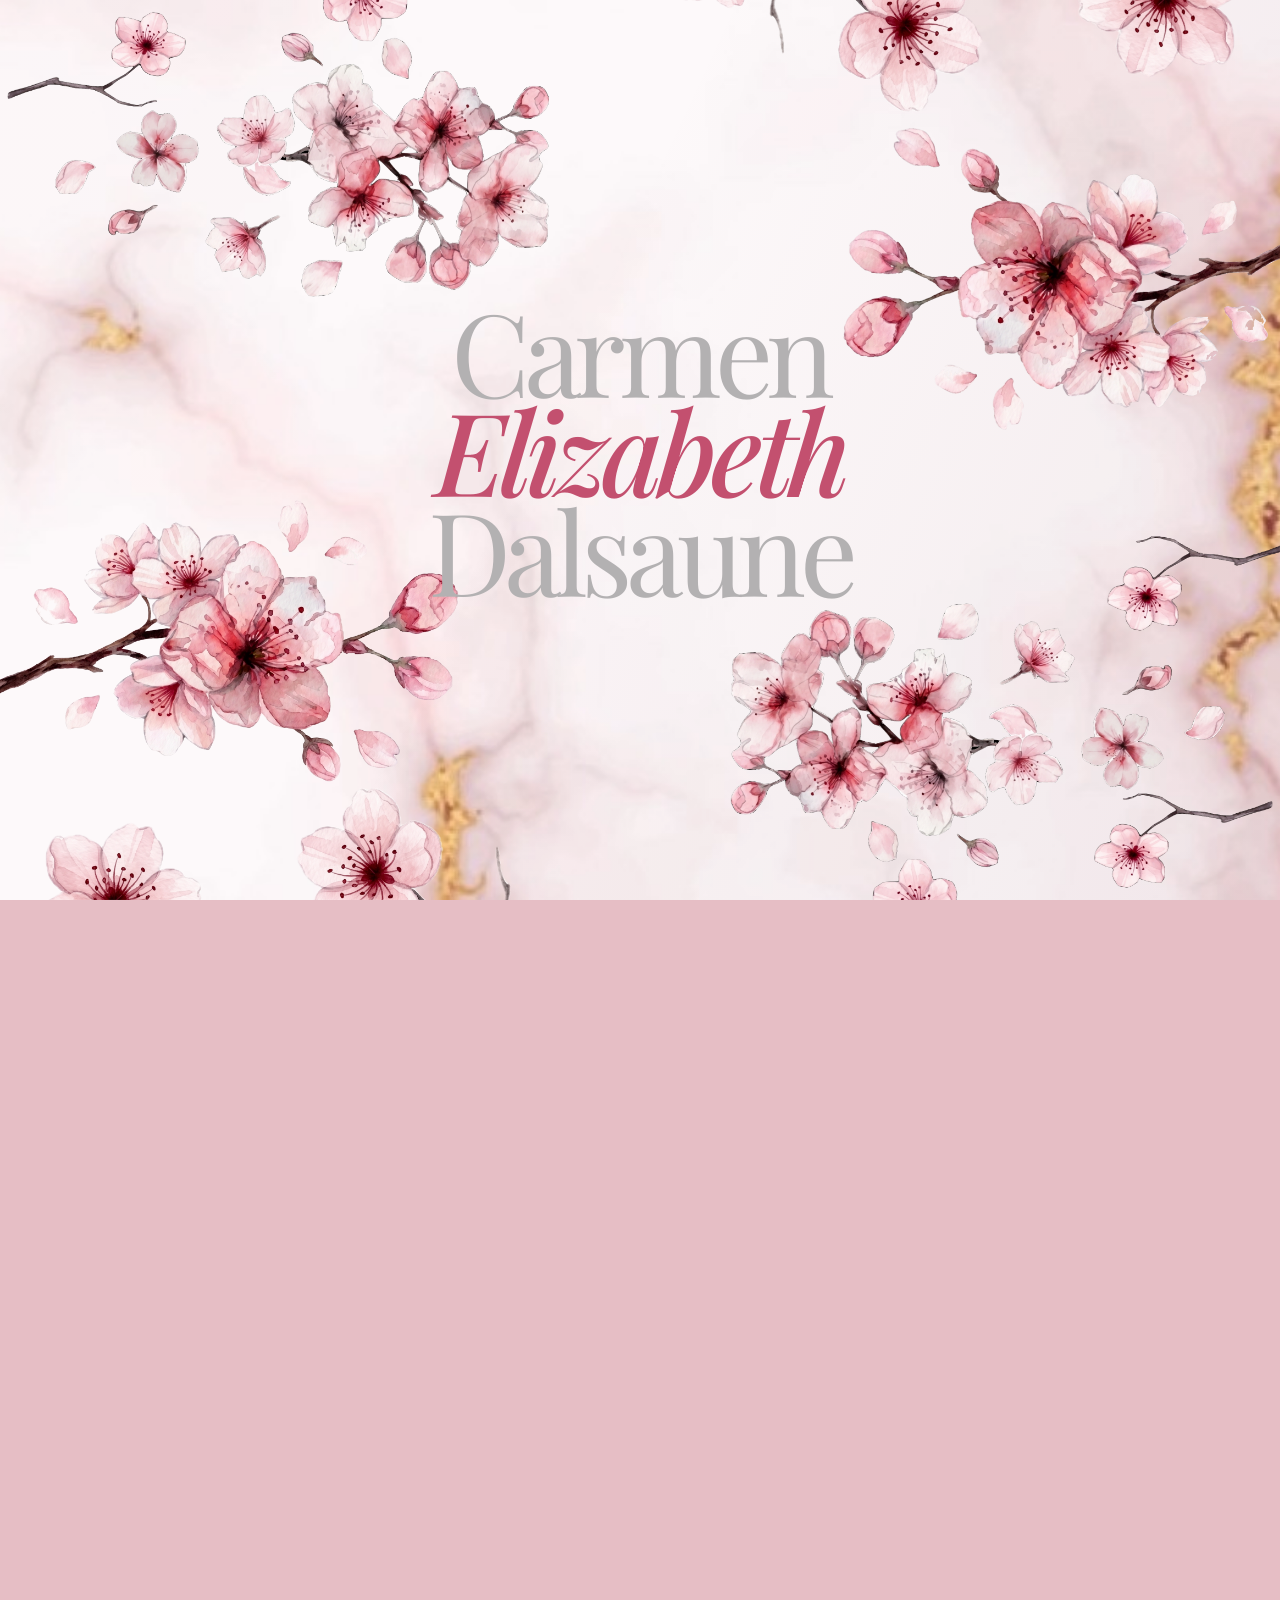
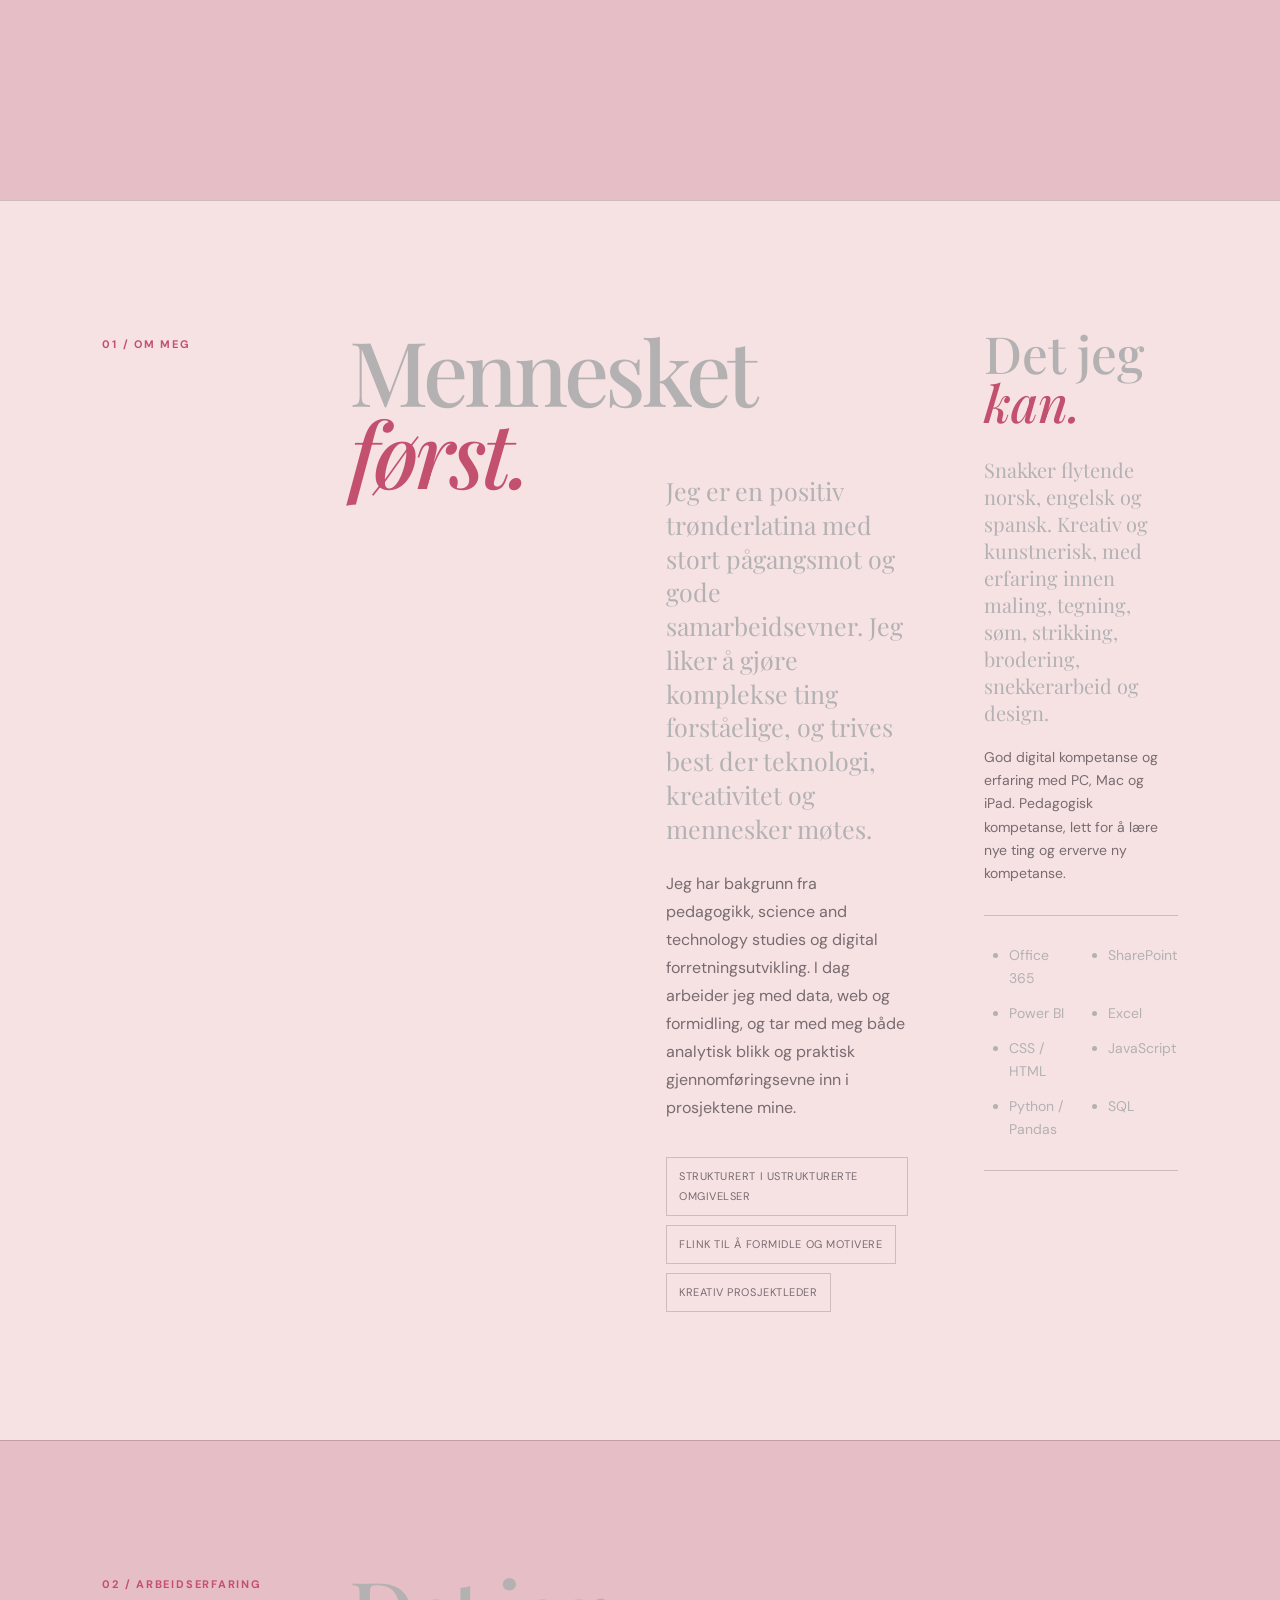
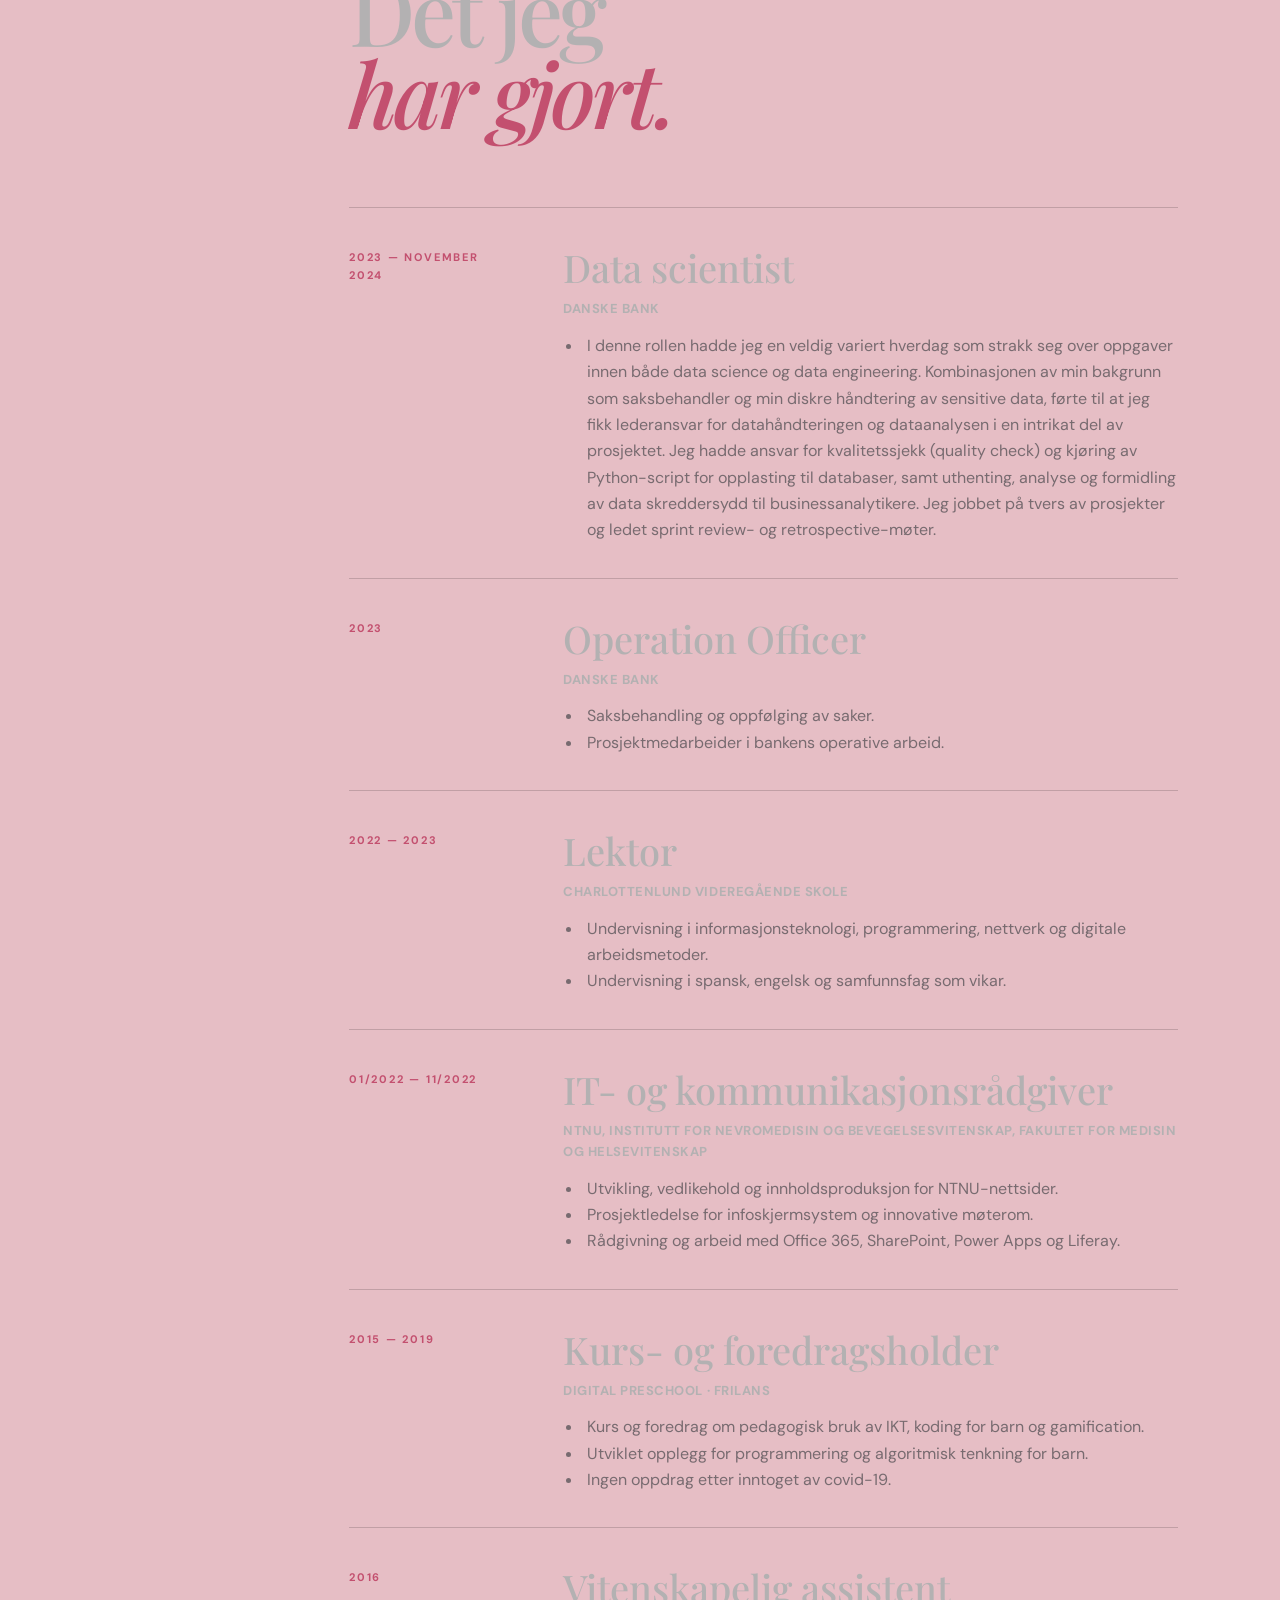
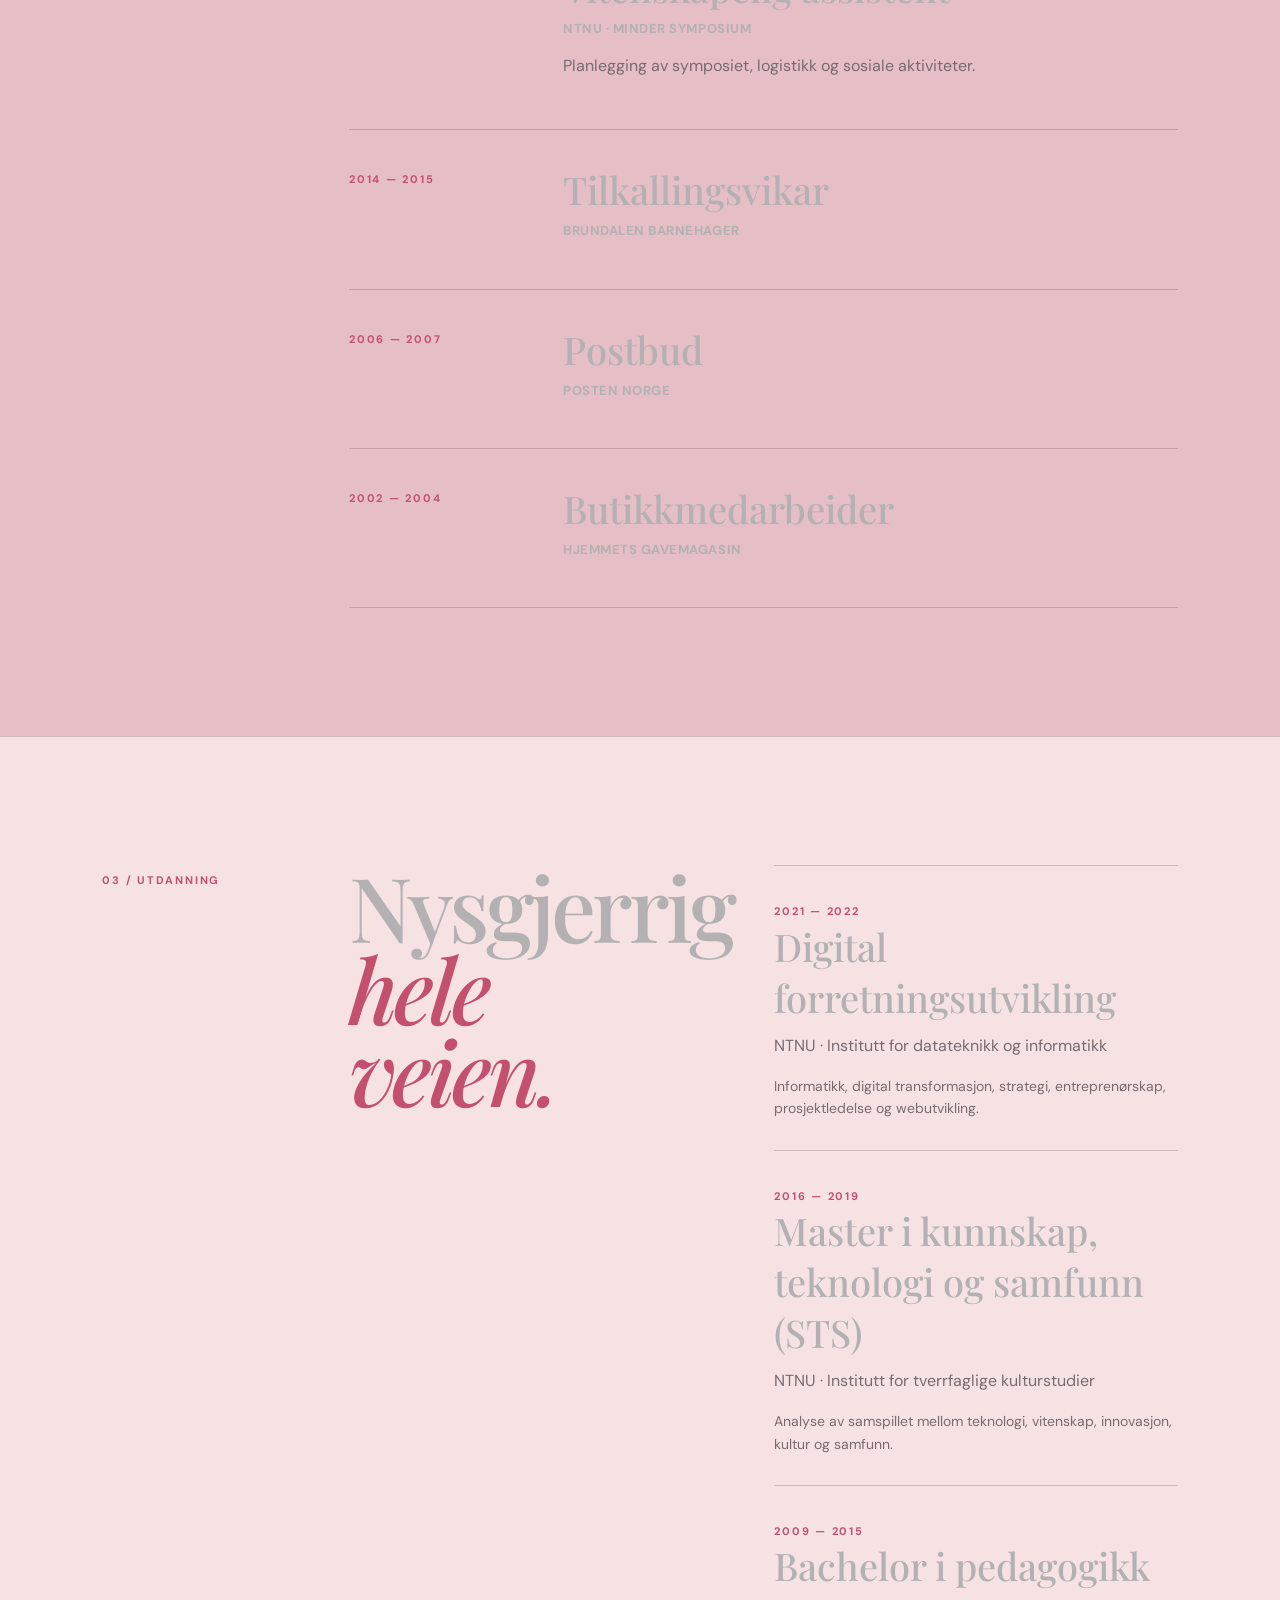
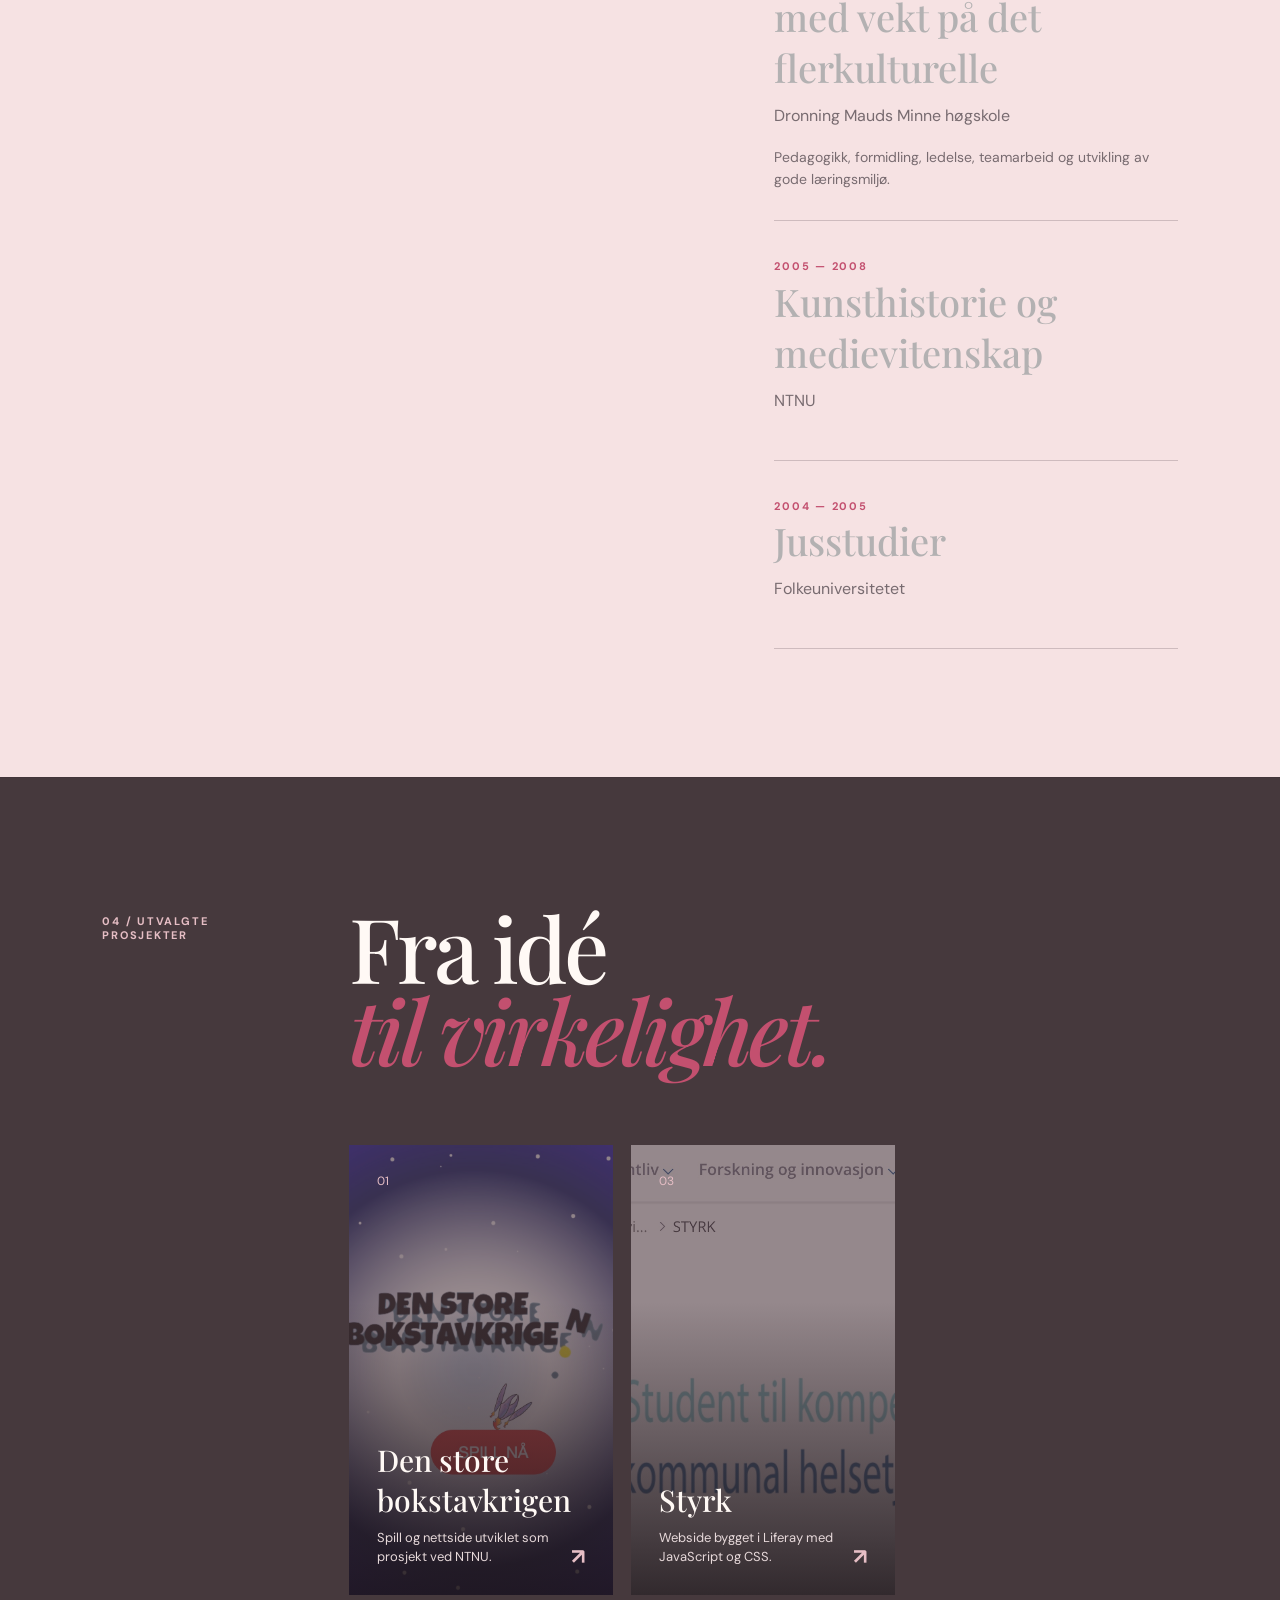
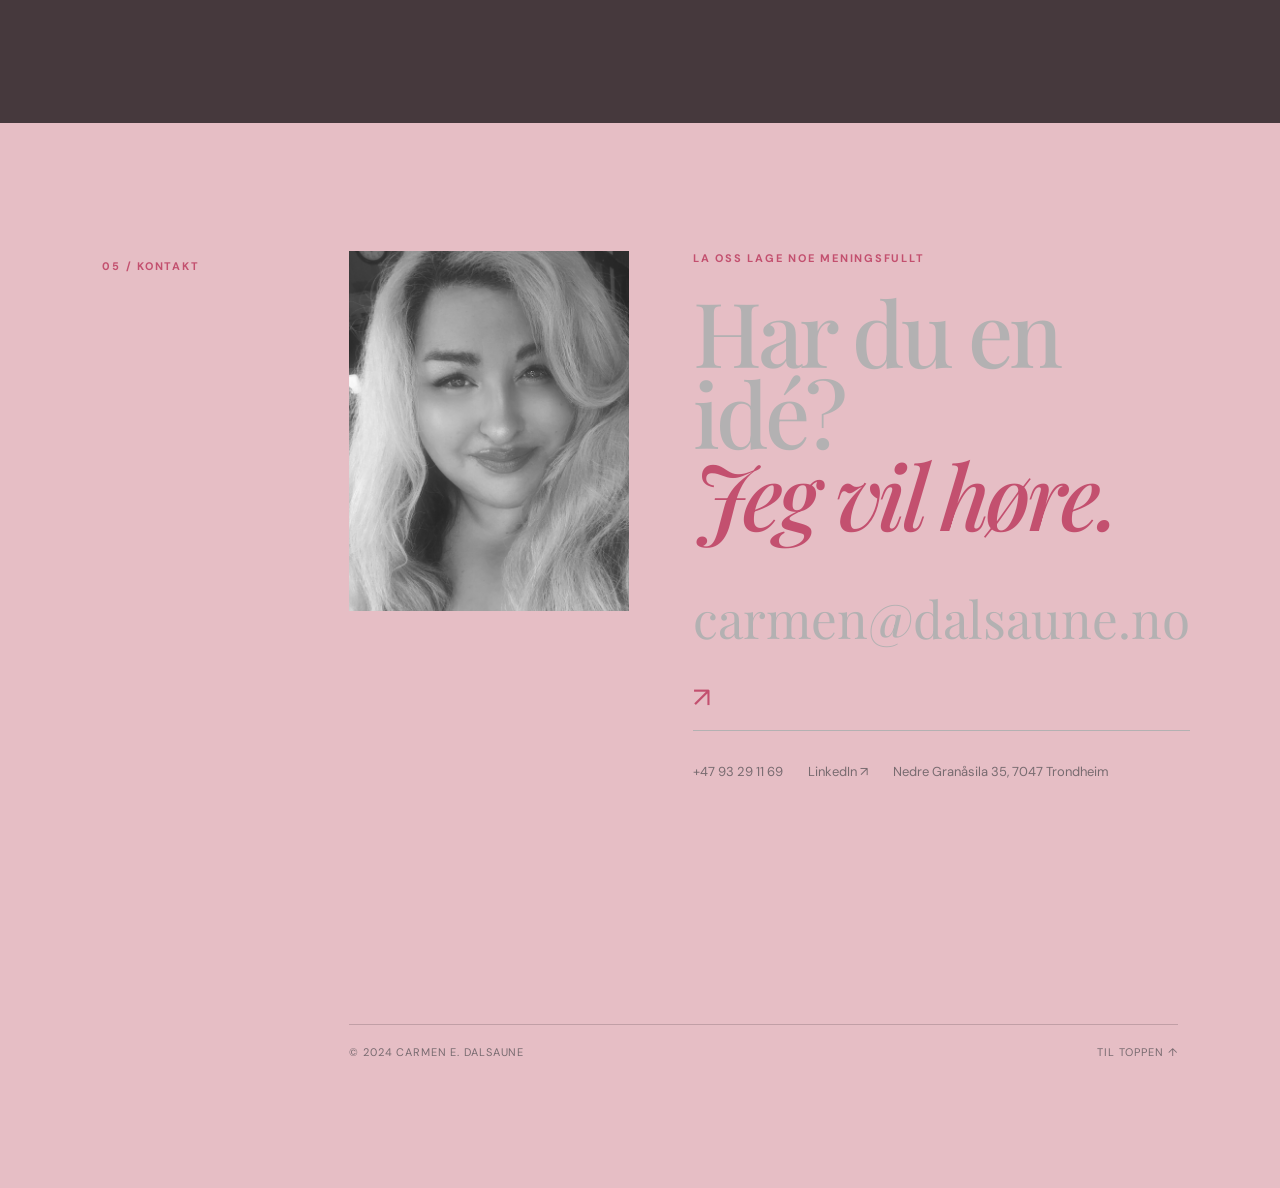
==== commit e058fd92: "update text and design, add english version" ====
--- a/carmen-cv/index.html
+++ b/carmen-cv/index.html
@@ -24,8 +24,10 @@
             <a href="#om-meg">Om meg</a>
             <a href="#erfaring">Erfaring</a>
             <a href="#utdanning">Utdanning</a>
+            <a href="#ferdigheter">Ferdigheter</a>
             <a href="#kontakt">Kontakt</a>
         </nav>
+        <div class="language-switch" aria-label="Språk"><a class="language-active" href="index.html">Norsk</a><a href="index-en.html">English</a></div>
     </header>
 
     <main id="top">
@@ -46,7 +48,7 @@
         <section id="om-meg" class="content-section section-frame light-section" aria-labelledby="about-title">
             <div class="section-label">01 / Om meg</div>
             <div class="section-content intro-grid">
-                <h2 id="about-title">Mennesker<br><em>først.</em></h2>
+                <h2 id="about-title">Mennesket<br><em>først.</em></h2>
                 <div class="rich-copy">
                     <p class="lead">Jeg er en positiv trønderlatina med stort pågangsmot og gode samarbeidsevner. Jeg liker å gjøre komplekse ting forståelige, og trives best der teknologi, kreativitet og mennesker møtes.</p>
                     <p>Jeg har bakgrunn fra pedagogikk, science and technology studies og digital forretningsutvikling. I dag arbeider jeg med data, web og formidling, og tar med meg både analytisk blikk og praktisk gjennomføringsevne inn i prosjektene mine.</p>
@@ -56,6 +58,22 @@
                         <span>Kreativ prosjektleder</span>
                     </div>
                 </div>
+                <aside id="ferdigheter" class="skills-side" aria-labelledby="skills-title">
+                    <h3 id="skills-title">Det jeg<br><em>kan.</em></h3>
+                    <p class="lead">Snakker flytende norsk, engelsk og spansk. Kreativ og kunstnerisk, med erfaring innen maling, tegning, søm, strikking, brodering, snekkerarbeid og design.</p>
+                    <p>God digital kompetanse og erfaring med PC, Mac og iPad. Pedagogisk kompetanse, lett for å lære nye ting og erverve ny kompetanse.</p>
+                    <ul class="skills-list">
+                        <li>Office 365</li>
+                        <li>SharePoint</li>
+                        <li>Power BI</li>
+                        <li>Excel</li>
+                        <li>CSS / HTML</li>
+                        <li>JavaScript</li>
+                        <li>Python / Pandas</li>
+                        <li>SQL</li>
+                    </ul>
+                    
+                </aside>
             </div>
         </section>
 
@@ -65,20 +83,42 @@
                 <h2 id="experience-title">Det jeg<br><em>har gjort.</em></h2>
                 <div class="timeline">
                     <article class="timeline-item featured">
-                        <p class="date">Juli 2023 — nå</p>
-                        <div><h3>Business intelligence analyst / data scientist</h3><p class="company">Danske Bank</p><p>Innhenting og kvalitetssikring av data, arbeid med databaser og analyser som hjelper business analystene å ta gode strategiske beslutninger. Jeg jobber på tvers av prosjekter og leder sprint review- og retrospective-møter.</p></div>
+                        <p class="date">2023 — november 2024</p>
+                        <div><h3>Data scientist</h3><p class="company">Danske Bank</p><ul class="experience-points"><li>
+I denne rollen hadde jeg en veldig variert hverdag som strakk seg over oppgaver innen både data science og data engineering. Kombinasjonen av min bakgrunn som saksbehandler og min diskre håndtering av sensitive data, førte til at jeg fikk lederansvar for datahåndteringen og dataanalysen i en intrikat del av prosjektet. Jeg hadde ansvar for kvalitetssjekk (quality check) og kjøring av Python-script for opplasting til databaser, samt uthenting, analyse og formidling av data skreddersydd til businessanalytikere. Jeg jobbet på tvers av prosjekter og ledet sprint review- og retrospective-møter.
+</li></ul></div>
+                    </article>
+                    <article class="timeline-item">
+                        <p class="date">2023</p>
+                        <div><h3>Operation Officer</h3><p class="company">Danske Bank</p><ul class="experience-points"><li>Saksbehandling og oppfølging av saker.</li><li>Prosjektmedarbeider i bankens operative arbeid.</li></ul></div>
                     </article>
                     <article class="timeline-item">
                         <p class="date">2022 — 2023</p>
-                        <div><h3>IT-konsulent</h3><p class="company">NTNU, Institutt for nevromedisin og bevegelsesvitenskap</p><p>Utvikling, vedlikehold og innholdsproduksjon for NTNU-nettsider. Prosjektledelse for infoskjermsystem og innovative møterom, samt rådgivning og arbeid med Office 365, SharePoint, Power Apps og Liferay.</p></div>
+                        <div><h3>Lektor</h3><p class="company">Charlottenlund videregående skole</p><ul class="experience-points"><li>Undervisning i informasjonsteknologi, programmering, nettverk og digitale arbeidsmetoder.</li><li>Undervisning i spansk, engelsk og samfunnsfag som vikar.</li></ul></div>
                     </article>
                     <article class="timeline-item">
-                        <p class="date">2022 — 2023</p>
-                        <div><h3>Lektor med tilleggsutdanning</h3><p class="company">Charlottenlund videregående skole</p><p>Undervisning i informasjonsteknologi og medieproduksjon, programmering, nettverk og digitale arbeidsmetoder, i tillegg til spansk, engelsk og samfunnsfag.</p></div>
+                        <p class="date">01/2022 — 11/2022</p>
+                        <div><h3>IT- og kommunikasjonsrådgiver</h3><p class="company">NTNU, Institutt for nevromedisin og bevegelsesvitenskap, Fakultet for medisin og helsevitenskap</p><ul class="experience-points"><li>Utvikling, vedlikehold og innholdsproduksjon for NTNU-nettsider.</li><li>Prosjektledelse for infoskjermsystem og innovative møterom.</li><li>Rådgivning og arbeid med Office 365, SharePoint, Power Apps og Liferay.</li></ul></div>
                     </article>
                     <article class="timeline-item">
-                        <p class="date">2015 — 2020</p>
-                        <div><h3>Kurs- og foredragsholder</h3><p class="company">Carmen Dalsaune Digital Preschool</p><p>Utviklet opplegg for å lære barn grunnprinsipper i programmering og algoritmisk tenkning. Holdt foredrag og workshops for barnehagelærere og ledere, blant annet ved NKUL og SETT.</p></div>
+                        <p class="date">2015 — 2019</p>
+                        <div><h3>Kurs- og foredragsholder</h3><p class="company">Digital Preschool · frilans</p><ul class="experience-points"><li>Kurs og foredrag om pedagogisk bruk av IKT, koding for barn og gamification.</li><li>Utviklet opplegg for programmering og algoritmisk tenkning for barn.</li><li>Ingen oppdrag etter inntoget av covid-19.</li></ul></div>
+                    </article>
+                    <article class="timeline-item">
+                        <p class="date">2016</p>
+                        <div><h3>Vitenskapelig assistent</h3><p class="company">NTNU · Minder Symposium</p><p>Planlegging av symposiet, logistikk og sosiale aktiviteter.</p></div>
+                    </article>
+                    <article class="timeline-item">
+                        <p class="date">2014 — 2015</p>
+                        <div><h3>Tilkallingsvikar</h3><p class="company">Brundalen barnehager</p></div>
+                    </article>
+                    <article class="timeline-item">
+                        <p class="date">2006 — 2007</p>
+                        <div><h3>Postbud</h3><p class="company">Posten Norge</p></div>
+                    </article>
+                    <article class="timeline-item">
+                        <p class="date">2002 — 2004</p>
+                        <div><h3>Butikkmedarbeider</h3><p class="company">Hjemmets gavemagasin</p></div>
                     </article>
                 </div>
             </div>
@@ -92,6 +132,8 @@
                     <article><p class="date">2021 — 2022</p><h3>Digital forretningsutvikling</h3><p>NTNU · Institutt for datateknikk og informatikk</p><span>Informatikk, digital transformasjon, strategi, entreprenørskap, prosjektledelse og webutvikling.</span></article>
                     <article><p class="date">2016 — 2019</p><h3>Master i kunnskap, teknologi og samfunn (STS)</h3><p>NTNU · Institutt for tverrfaglige kulturstudier</p><span>Analyse av samspillet mellom teknologi, vitenskap, innovasjon, kultur og samfunn.</span></article>
                     <article><p class="date">2009 — 2015</p><h3>Bachelor i pedagogikk med vekt på det flerkulturelle</h3><p>Dronning Mauds Minne høgskole</p><span>Pedagogikk, formidling, ledelse, teamarbeid og utvikling av gode læringsmiljø.</span></article>
+                    <article><p class="date">2005 — 2008</p><h3>Kunsthistorie og medievitenskap</h3><p>NTNU</p></article>
+                    <article><p class="date">2004 — 2005</p><h3>Jusstudier</h3><p>Folkeuniversitetet</p></article>
                 </div>
             </div>
         </section>
@@ -102,7 +144,6 @@
                 <h2 id="projects-title">Fra idé<br><em>til virkelighet.</em></h2>
                 <div class="project-grid">
                     <a class="project-card project-game" href="bokstavkrigen/" target="_blank" rel="noreferrer"><img src="img/bokstavkrigen.jpg" alt="Den store bokstavkrigen"><span class="project-number">01</span><div><h3>Den store bokstavkrigen</h3><p>Spill og nettside utviklet som prosjekt ved NTNU.</p></div><b>↗</b></a>
-                    <a class="project-card" href="https://www.ntnu.edu/inb/every-body" target="_blank" rel="noreferrer"><img src="img/trygge-kropper.png" alt="Trygge kropper nettside"><span class="project-number">02</span><div><h3>Trygge Kropper</h3><p>Innholdsproduksjon og formidling av forskning på norsk og engelsk.</p></div><b>↗</b></a>
                     <a class="project-card" href="https://www.ntnu.no/inb/styrk" target="_blank" rel="noreferrer"><img src="img/styrk.jpg" alt="Styrk nettside"><span class="project-number">03</span><div><h3>Styrk</h3><p>Webside bygget i Liferay med JavaScript og CSS.</p></div><b>↗</b></a>
                 </div>
             </div>
@@ -112,10 +153,13 @@
     <footer id="kontakt" class="contact-section section-frame">
         <div class="section-label">05 / Kontakt</div>
         <div class="contact-content">
-            <p class="eyebrow">La oss lage noe meningsfullt</p>
-            <h2>Har du en idé?<br><em>Jeg vil høre.</em></h2>
-            <a class="email-link" href="mailto:carmen@dalsaune.no">carmen@dalsaune.no <span>↗</span></a>
-            <div class="contact-meta"><a href="tel:+4793291169">+47 93 29 11 69</a><a href="https://www.linkedin.com/in/carmen-elizabeth-dalsaune-a63144115/" target="_blank" rel="noreferrer">LinkedIn ↗</a><span>Trondheim, Norge</span></div>
+            <div class="contact-details">
+                <p class="eyebrow">La oss lage noe meningsfullt</p>
+                <h2>Har du en idé?<br><em>Jeg vil høre.</em></h2>
+                <a class="email-link" href="mailto:carmen@dalsaune.no">carmen@dalsaune.no <span>↗</span></a>
+                <div class="contact-meta"><a href="tel:+4793291169">+47 93 29 11 69</a><a href="https://www.linkedin.com/in/carmen-elizabeth-dalsaune-a63144115/" target="_blank" rel="noreferrer">LinkedIn ↗</a><span>Nedre Granåsila 35, 7047 Trondheim</span></div>
+            </div>
+            <img class="contact-photo" src="img/IMG_3038.png" alt="Portrettbilde av Carmen Elizabeth Dalsaune">
             <div class="footer-bottom"><span>© 2024 Carmen E. Dalsaune</span><a href="#top">Til toppen ↑</a></div>
         </div>
     </footer>
--- a/carmen-cv/style.css
+++ b/carmen-cv/style.css
@@ -1,8 +1,8 @@
-:root {
-    --ink: #30272b;
+ :root {
+    --ink: #b3b1b2;
     --muted: #786b70;
     --rose: #e6bec5;
-    --rose-deep: #bd7989;
+    --rose-deep: #c3506f;
     --cream: #fff9f5;
     --line: rgba(48, 39, 43, .2);
     --serif: "Playfair Display", Georgia, serif;
@@ -19,10 +19,10 @@
 .intro-name em { color: var(--rose-deep); font-weight: 500; }
 .flowers-scattered .intro-screen { opacity: 0; visibility: hidden; }
 .flower-layer { position: fixed; z-index: 20; display: block; width: 48%; height: 48%; pointer-events: none; background-repeat: no-repeat; background-size: cover; transition: transform 1.4s cubic-bezier(.77, 0, .18, 1); }
-.flowers-topleft { top: 0; left: 0; height: 48%; background-image: url("img/flowers-topleft.png"); background-position: right bottom; transform: translate(0, 0); }
-.flowers-topright { top: 0; right: 0; background-image: url("img/flowers-topright.png"); background-position: left bottom; transform: translate(0, 0); }
-.flowers-bottomright { right: 0; bottom: 0; height: 48%; background-image: url("img/flowers-bottomright.png"); background-position: left top; transform: translate(0, 0); }
-.flowers-bottomleft { bottom: 0; left: 0; background-image: url("img/flowers-bottomleft.png"); background-position: right top; transform: translate(0, 0); }
+.flowers-topleft { top: 0; left: 0; height: 48%; background-image: url("img/sakura-topleft.png"); background-position: right bottom; transform: translate(0, 0); }
+.flowers-topright { top: 0; right: 0; background-image: url("img/sakura-topright.png"); background-position: left bottom; transform: translate(0, 0); }
+.flowers-bottomright { right: 0; bottom: 0; height: 48%; background-image: url("img/sakura-bottomright.png"); background-position: left top; transform: translate(0, 0); }
+.flowers-bottomleft { bottom: 0; left: 0; background-image: url("img/sakura-bottomleft.png"); background-position: right top; transform: translate(0, 0); }
 .flowers-scattered .flowers-topleft { transform: translate(-44%, -44%); }
 .flowers-scattered .flowers-topright { transform: translate(44%, -44%); }
 .flowers-scattered .flowers-bottomright { transform: translate(44%, 44%); }
@@ -36,9 +36,12 @@
 body.flowers-scattered .site-header { opacity: 1; visibility: visible; }
 .logo { font-family: var(--serif); font-size: 28px; letter-spacing: .04em; }
 .logo span { color: var(--rose-deep); }
-nav { display: flex; gap: clamp(16px, 3vw, 44px); font-size: 12px; font-weight: 700; letter-spacing: .08em; text-transform: uppercase; }
+nav { position: absolute; left: 50%; display: flex; gap: clamp(16px, 3vw, 44px); transform: translateX(-50%); font-size: 12px; font-weight: 700; letter-spacing: .08em; text-transform: uppercase; }
 nav a, .contact-meta a, .footer-bottom a { border-bottom: 1px solid transparent; transition: border-color .25s ease; }
 nav a:hover, .contact-meta a:hover, .footer-bottom a:hover { border-color: currentColor; }
+.language-switch { display: flex; gap: 12px; margin-left: auto; padding-left: 24px; font-size: 11px; font-weight: 700; letter-spacing: .08em; text-transform: uppercase; }
+.language-switch a { border-bottom: 1px solid transparent; }
+.language-switch a:hover, .language-switch .language-active { border-color: currentColor; }
 .section-frame { padding: 10vw 8vw; position: relative; }
 .hero { min-height: 100vh; display: grid; grid-template-columns: minmax(280px, 1fr) minmax(250px, 36vw); align-items: center; gap: 8vw; padding-top: 13vh; }
 .hero-copy { position: relative; z-index: 1; }
@@ -61,22 +64,32 @@
 .section-label { color: var(--rose-deep); padding-top: 8px; }
 .section-content { max-width: 1050px; width: 100%; }
 h2 { font-size: clamp(52px, 7vw, 105px); line-height: .91; margin-bottom: 75px; }
-.intro-grid, .education-grid { display: grid; grid-template-columns: minmax(220px, .8fr) 1fr; gap: 8vw; align-items: start; }
-.rich-copy { max-width: 590px; color: var(--muted); font-size: 16px; line-height: 1.75; }
+.intro-grid { display: grid; grid-template-columns: minmax(240px, .8fr) minmax(0, 1fr) minmax(0, .8fr); gap: 6vw; align-items: start; }
+.intro-grid > h2 { margin-right: 1vw; }
+.education-grid { display: grid; grid-template-columns: minmax(220px, .8fr) 1fr; gap: 8vw; align-items: start; }
+.rich-copy { max-width: 590px; margin-top: 145px; color: var(--muted); font-size: 16px; line-height: 1.75; }
 .rich-copy .lead { color: var(--ink); font-family: var(--serif); font-size: 25px; line-height: 1.35; }
 .fact-list { display: flex; flex-wrap: wrap; gap: 9px; margin-top: 35px; }
 .fact-list span { border: 1px solid var(--line); padding: 9px 12px; font-size: 11px; text-transform: uppercase; letter-spacing: .05em; }
 .timeline { border-top: 1px solid var(--line); }
 .timeline-item { display: grid; grid-template-columns: 150px minmax(0, 1fr); gap: 5vw; padding: 34px 0; border-bottom: 1px solid var(--line); }
 .timeline-item .date, .education-list .date { color: var(--rose-deep); margin: 6px 0 0; }
-.timeline-item h3, .education-list h3 { font-family: var(--serif); font-size: clamp(24px, 3vw, 38px); font-weight: 500; margin-bottom: 5px; }
+.timeline-item h3, .education-list h3 { overflow-wrap: anywhere; font-family: var(--serif); font-size: clamp(24px, 3vw, 38px); font-weight: 500; margin-bottom: 5px; }
 .timeline-item p, .education-list p { color: var(--muted); line-height: 1.65; }
-.timeline-item .company { color: var(--ink); font-size: 13px; font-weight: 700; letter-spacing: .04em; text-transform: uppercase; }
+.timeline-item .company { overflow-wrap: anywhere; color: var(--ink); font-size: 13px; font-weight: 700; letter-spacing: .04em; text-transform: uppercase; }
 .timeline-item > div > p:last-child { max-width: 650px; }
+.experience-points { max-width: 700px; margin: 12px 0 0; padding-left: 20px; color: var(--muted); line-height: 1.65; }
+.experience-points li { padding-left: 4px; }
 .education-list { border-top: 1px solid var(--line); }
 .education-list article { padding: 30px 0; border-bottom: 1px solid var(--line); }
 .education-list h3 { margin-bottom: 10px; }
 .education-list span { display: block; max-width: 620px; color: var(--muted); font-size: 14px; line-height: 1.6; }
+.skills-side { color: var(--muted); font-size: 14px; line-height: 1.65; }
+.skills-side h3 { margin: 0 0 30px; color: var(--ink); font-family: var(--serif); font-size: clamp(35px, 4vw, 58px); font-weight: 500; line-height: .95; }
+.skills-side h3 em { color: var(--rose-deep); font-weight: 500; }
+.skills-side .lead { color: var(--ink); font-family: var(--serif); font-size: 20px; line-height: 1.35; }
+.skills-list { display: grid; grid-template-columns: repeat(2, minmax(0, 1fr)); gap: 0 30px; margin: 30px 0 0; padding: 22px 0 22px 25px; border-top: 1px solid var(--line); border-bottom: 1px solid var(--line); color: var(--ink); }
+.skills-list li { padding: 6px 0; }
 .projects-section { background: rgba(48,39,43,.88); color: var(--cream); }
 .projects-section .section-label { color: var(--rose); }
 .project-grid { display: grid; grid-template-columns: repeat(3, 1fr); gap: 18px; }
@@ -92,17 +105,26 @@
 .project-card p { max-width: 250px; margin: 0; color: #e7d9da; font-size: 13px; line-height: 1.5; }
 .project-card b { position: absolute; right: 28px; bottom: 24px; font-size: 22px; color: var(--rose); }
 .contact-section { min-height: 75vh; background: var(--rose); display: grid; grid-template-columns: 17% 1fr; gap: 5vw; }
-.contact-content { width: 100%; }
+.contact-content { width: 100%; display: grid; grid-template-columns: 280px minmax(0, 1fr); gap: 5vw; align-items: start; }
+.contact-details { min-width: 0; grid-column: 2; }
 .contact-content h2 { margin-bottom: 50px; }
 .email-link { display: inline-block; border-bottom: 1px solid var(--ink); padding-bottom: 10px; font-family: var(--serif); font-size: clamp(25px, 4vw, 55px); }
 .email-link span { color: var(--rose-deep); font-family: var(--sans); font-size: .55em; }
 .contact-meta { display: flex; flex-wrap: wrap; gap: 25px; margin-top: 32px; color: var(--muted); font-size: 13px; }
-.footer-bottom { display: flex; justify-content: space-between; margin-top: 14vw; padding-top: 20px; border-top: 1px solid var(--line); color: var(--muted); font-size: 11px; letter-spacing: .08em; text-transform: uppercase; }
+.contact-photo { display: block; grid-column: 1; grid-row: 1; width: 100%; max-height: 360px; margin: 0; object-fit: cover; object-position: center; }
+.footer-bottom { grid-column: 1 / -1; display: flex; justify-content: space-between; margin-top: 14vw; padding-top: 20px; border-top: 1px solid var(--line); color: var(--muted); font-size: 11px; letter-spacing: .08em; text-transform: uppercase; }
+
+@media (max-width: 1100px) and (min-width: 721px) {
+    .intro-grid { grid-template-columns: minmax(220px, .8fr) minmax(0, 1fr); gap: 6vw; }
+    .rich-copy { margin-top: 110px; }
+    .skills-side { grid-column: 2; margin-top: 25px; padding-top: 25px; border-top: 1px solid var(--line); }
+}
 
 @media (max-width: 720px) {
     .site-header { padding: 18px 6vw; }
     nav { gap: 12px; font-size: 9px; }
     nav a:nth-child(2), nav a:nth-child(3) { display: none; }
+    .language-switch { gap: 8px; padding-left: 12px; font-size: 8px; }
     .section-frame { padding: 25vw 7vw 20vw; }
     .hero { display: block; min-height: 100svh; padding-top: 28vw; }
     h1 { font-size: clamp(58px, 17vw, 100px); }
@@ -111,15 +133,20 @@
     .hero-side-note { display: none; }
     .image-note { right: 9%; bottom: 5%; }
     .content-section, .contact-section { display: block; min-height: auto; }
+    .contact-content { display: block; }
+    .contact-details { grid-column: auto; }
     .section-label { margin-bottom: 45px; }
     h2 { margin-bottom: 48px; }
     .intro-grid, .education-grid { display: block; }
+    .skills-side { margin-top: 55px; }
     .intro-grid h2 { margin-bottom: 40px; }
+    .rich-copy { margin-top: 0; }
     .timeline-item { grid-template-columns: 1fr; gap: 10px; padding: 27px 0; }
     .timeline-item .date { margin: 0; }
     .project-grid { grid-template-columns: 1fr; }
     .project-card { min-height: 330px; }
     .contact-content h2 { margin-bottom: 40px; }
+    .contact-photo { width: min(72vw, 280px); margin: 45px 0 0; }
     .email-link { max-width: 100%; overflow-wrap: anywhere; }
     .footer-bottom { margin-top: 25vw; }
     .flower-layer { width: 56%; height: 42%; }
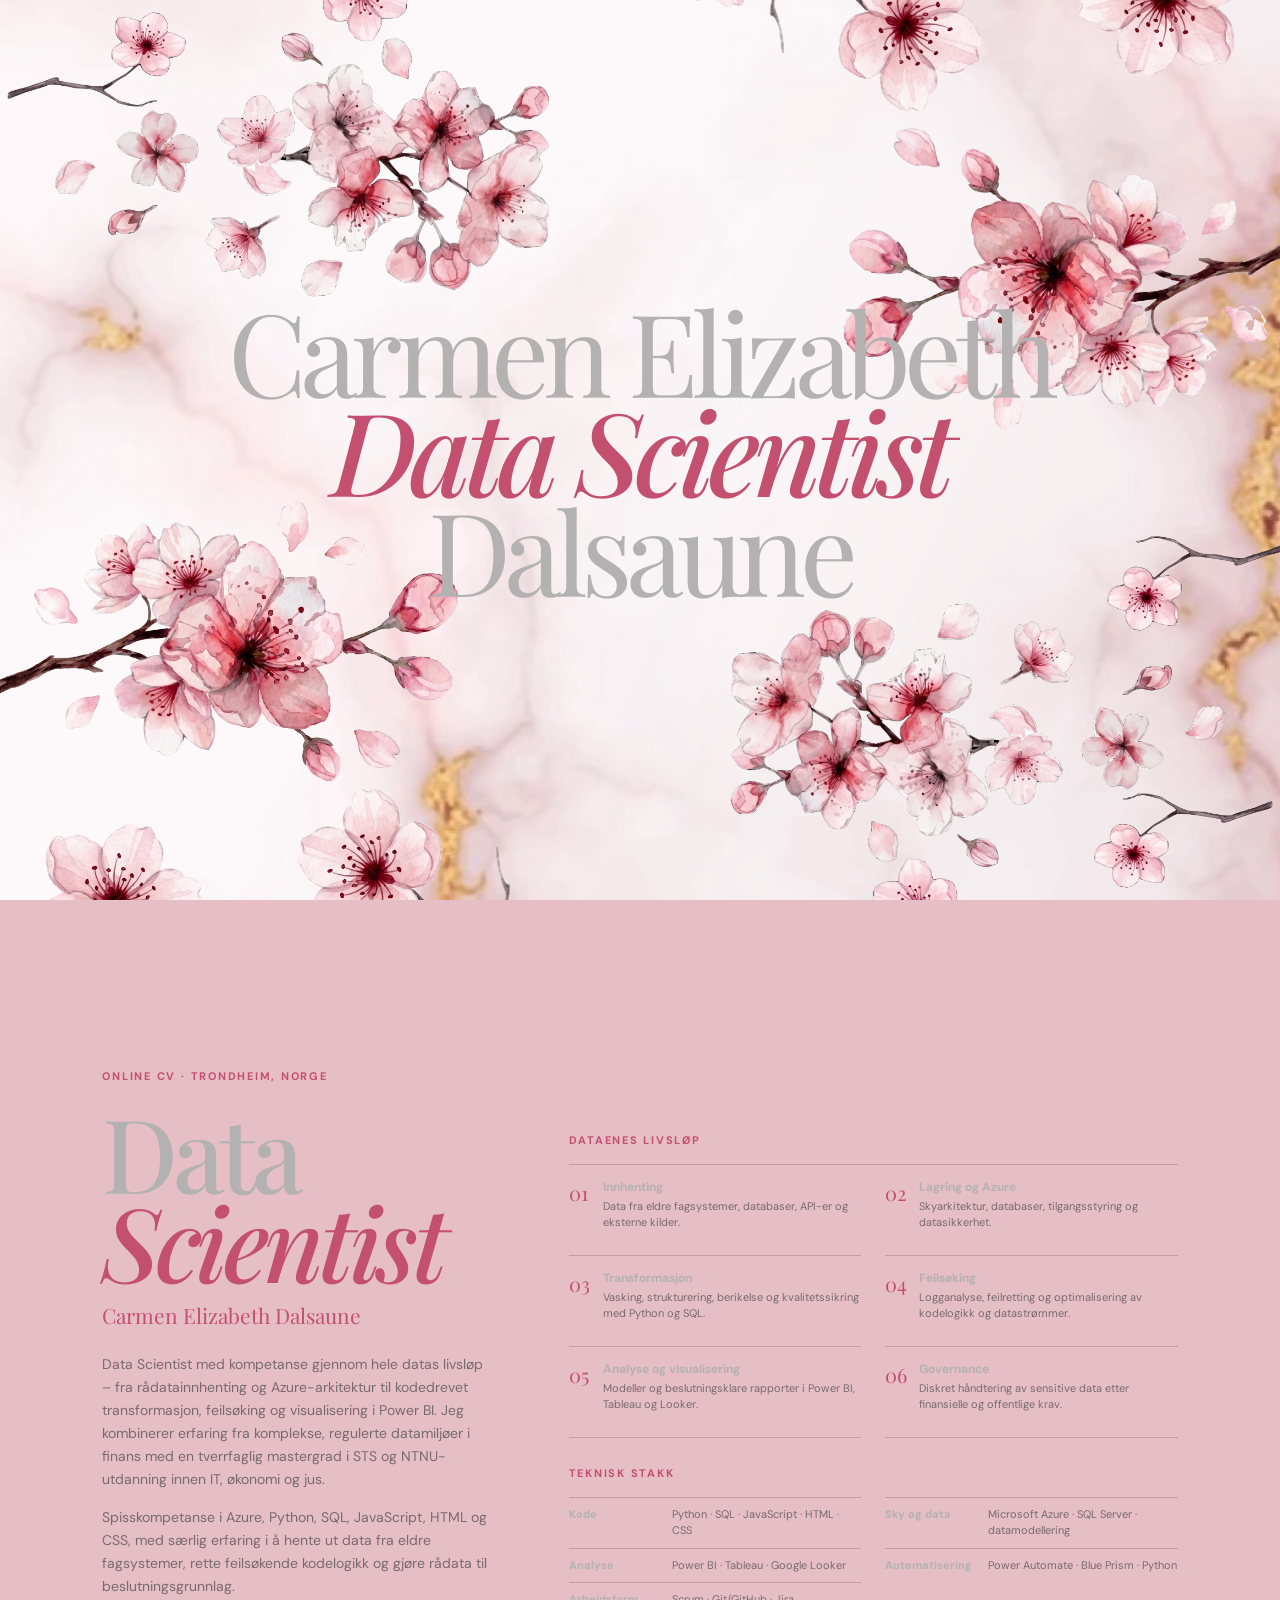
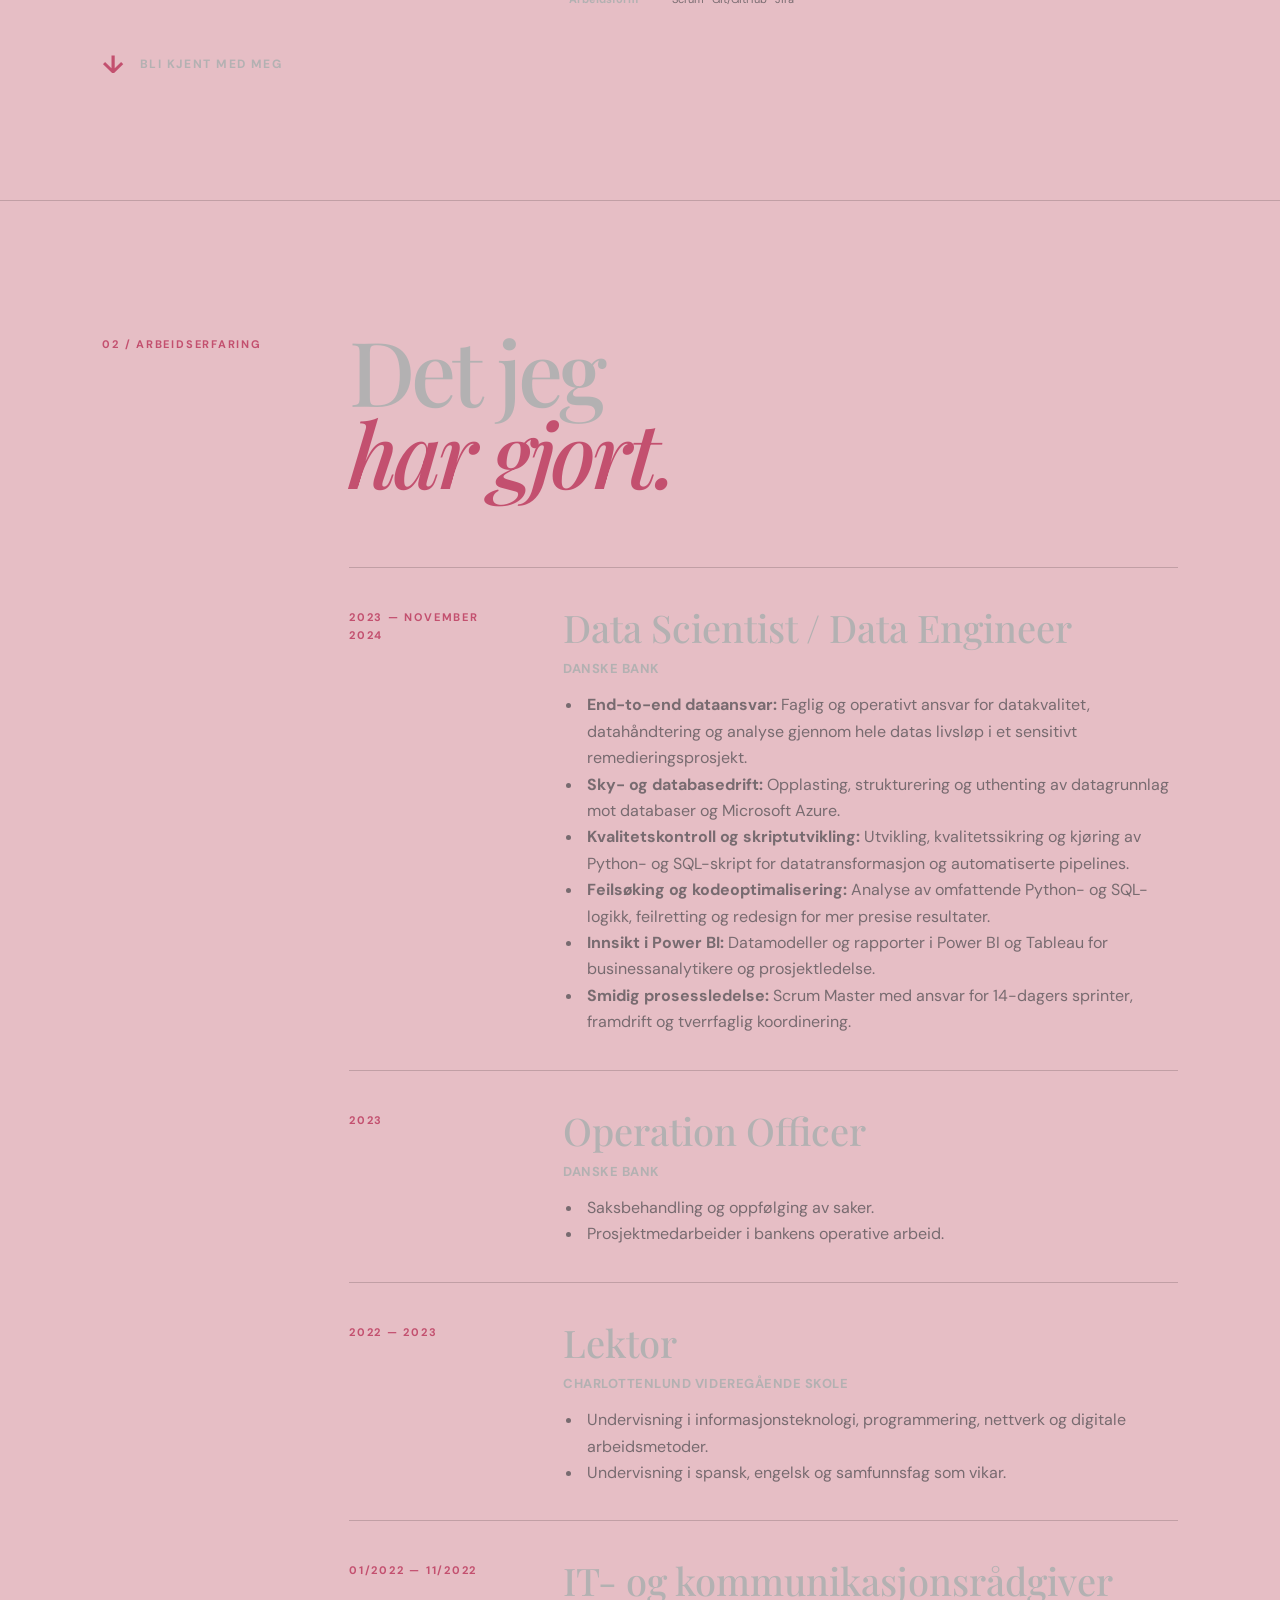
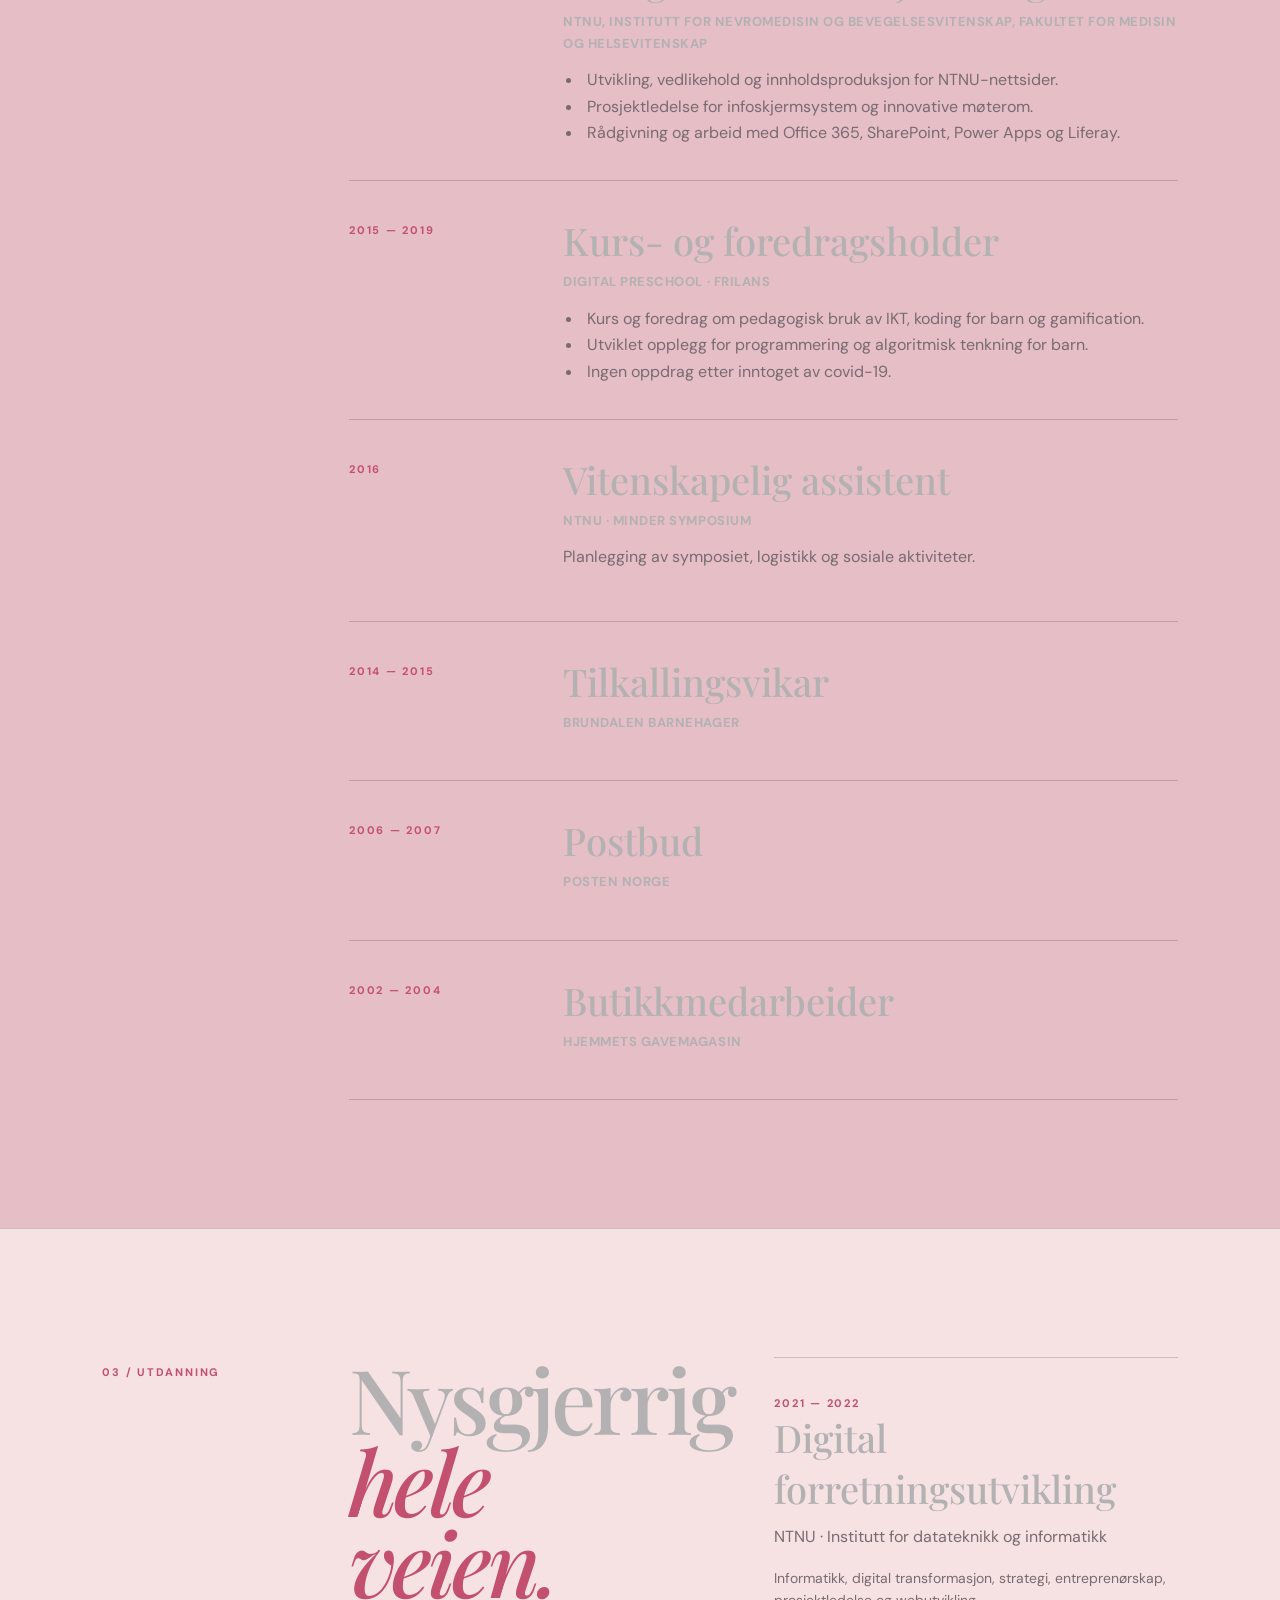
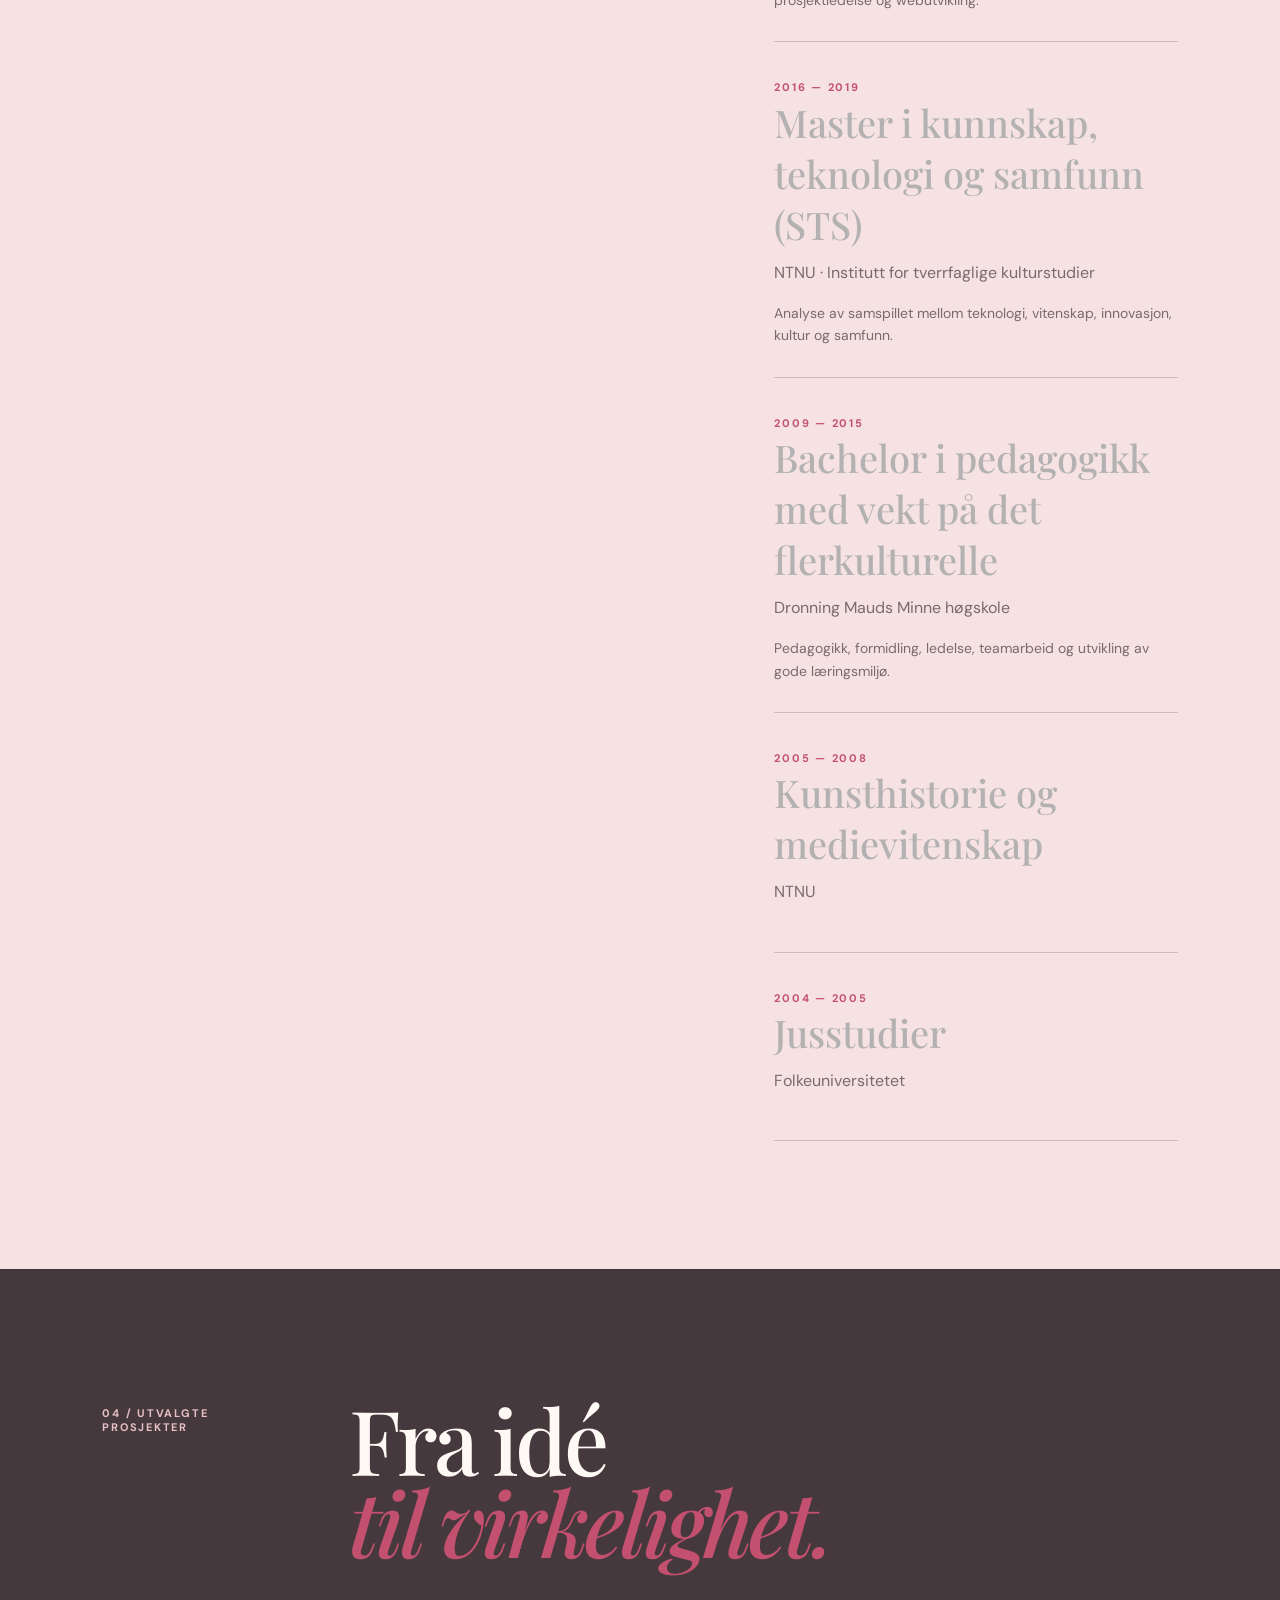
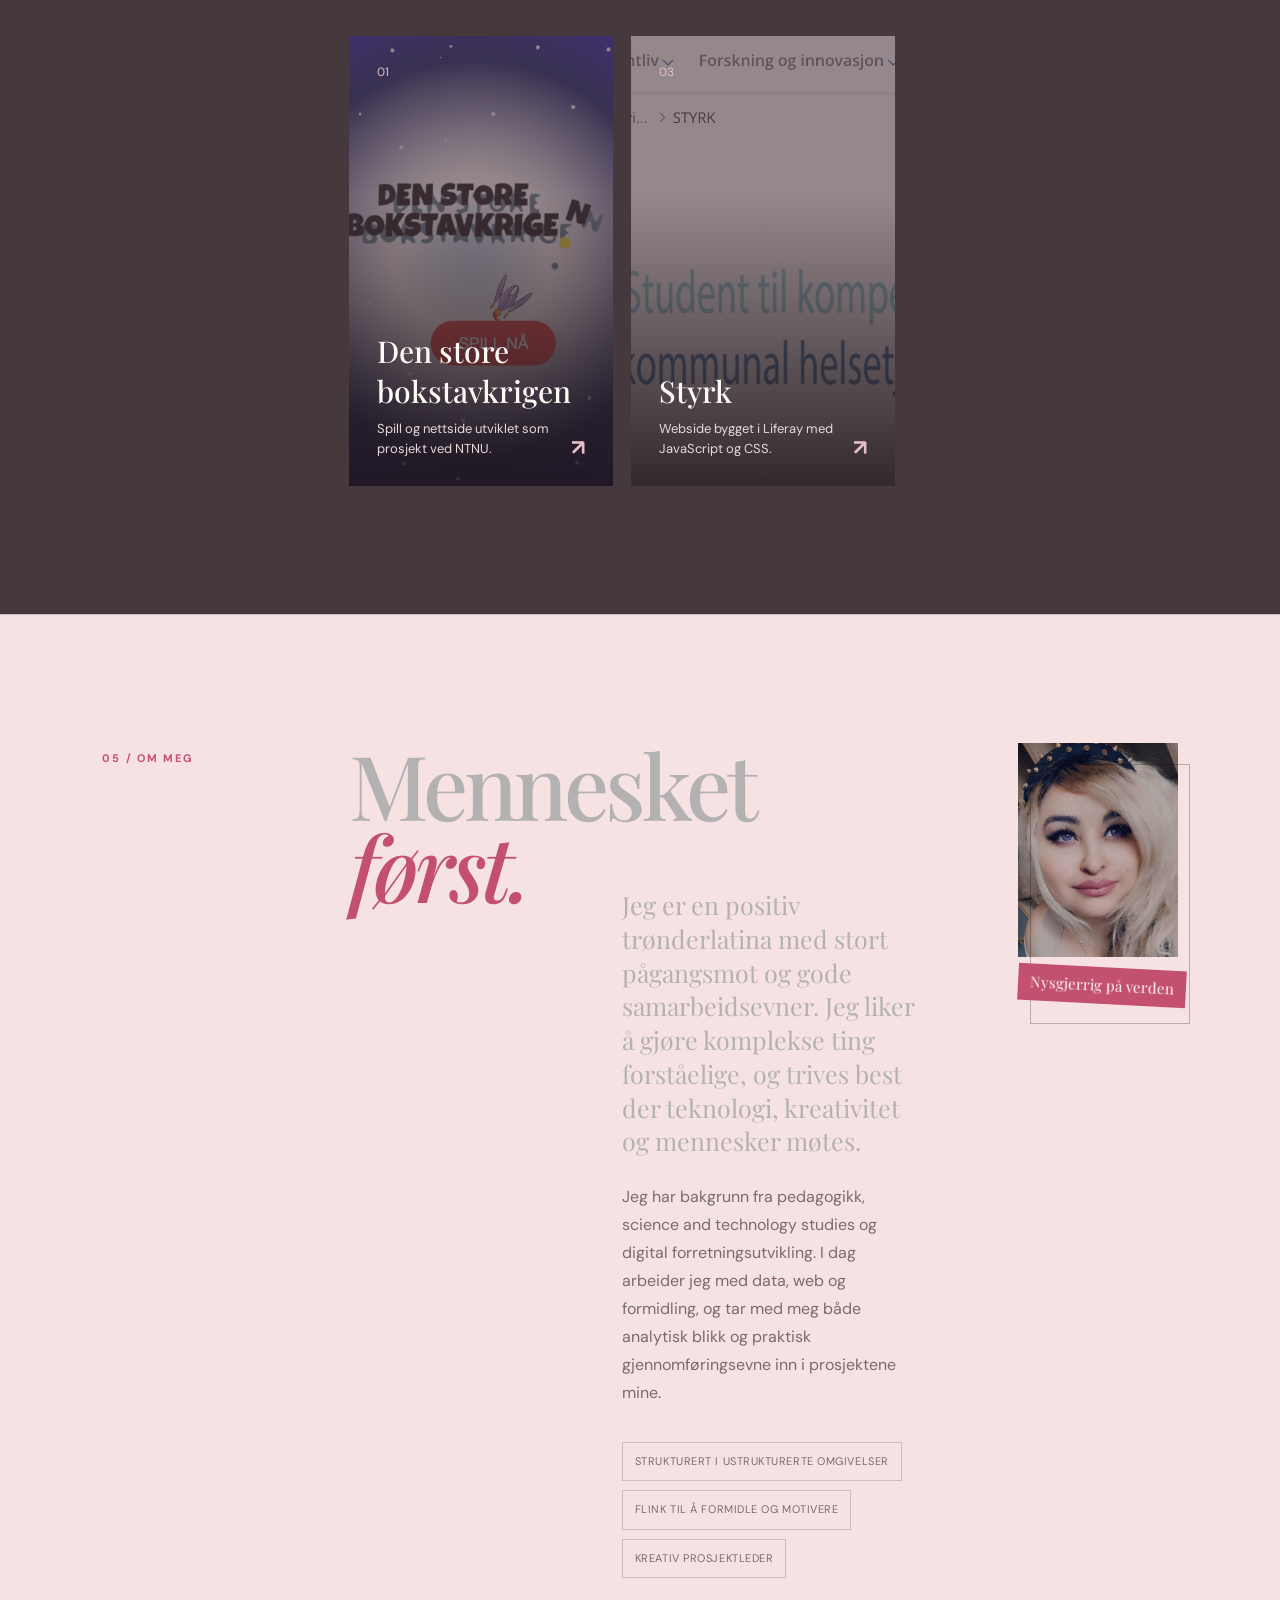
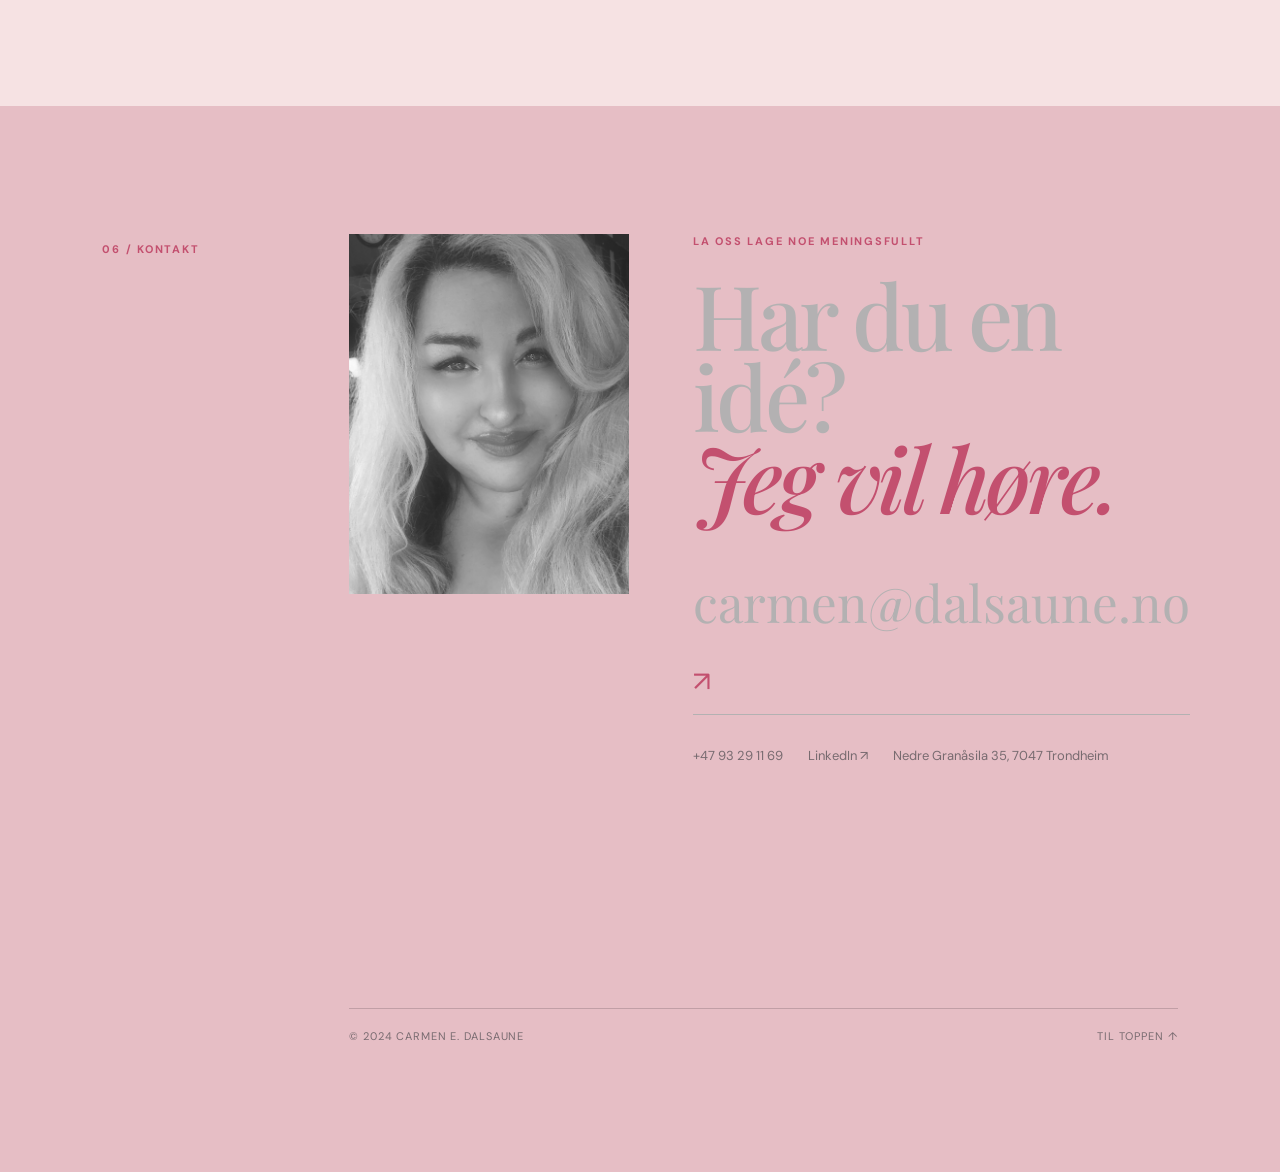
==== commit 487a7b98: "update index.html and style.css" ====
--- a/carmen-cv/index.html
+++ b/carmen-cv/index.html
@@ -12,7 +12,7 @@
 </head>
 <body>
     <div class="intro-screen" aria-hidden="true">
-        <p class="intro-name">Carmen<br><em>Elizabeth</em><br>Dalsaune</p>
+        <p class="intro-name">Carmen Elizabeth<br><em>Data Scientist</em><br>Dalsaune</p>
     </div>
     <div class="flower-layer flowers-topleft" aria-hidden="true"></div>
     <div class="flower-layer flowers-topright" aria-hidden="true"></div>
@@ -34,45 +34,33 @@
         <section class="hero section-frame" aria-labelledby="hero-title">
             <div class="hero-copy">
                 <p class="eyebrow">Online CV · Trondheim, Norge</p>
-                <h1 id="hero-title">Carmen<br><em>Elizabeth</em><br>Dalsaune</h1>
-                <p class="hero-intro">Digital formidler, problemløser og prosjektleder med blikk for møtet mellom mennesker og teknologi.</p>
+                <h1 id="hero-title">Data<br><em>Scientist</em></h1>
+                <p class="hero-name">Carmen Elizabeth Dalsaune</p>
+                <p class="hero-intro">Data Scientist med kompetanse gjennom hele datas livsløp – fra rådatainnhenting og Azure-arkitektur til kodedrevet transformasjon, feilsøking og visualisering i Power BI. Jeg kombinerer erfaring fra komplekse, regulerte datamiljøer i finans med en tverrfaglig mastergrad i STS og NTNU-utdanning innen IT, økonomi og jus.</p>
+                <p class="hero-intro">Spisskompetanse i Azure, Python, SQL, JavaScript, HTML og CSS, med særlig erfaring i å hente ut data fra eldre fagsystemer, rette feilsøkende kodelogikk og gjøre rådata til beslutningsgrunnlag.</p>
                 <a class="scroll-link" href="#om-meg"><span>↓</span> Bli kjent med meg</a>
             </div>
-            <div class="hero-image-wrap">
-                <img src="img/carmen.png" alt="Portrettbilde av Carmen Elizabeth Dalsaune">
-                <span class="image-note">Nysgjerrig<br>på verden</span>
-            </div>
-            <p class="hero-side-note">CV / 2024—<br>Utvikling · formidling<br>teknologi</p>
-        </section>
-
-        <section id="om-meg" class="content-section section-frame light-section" aria-labelledby="about-title">
-            <div class="section-label">01 / Om meg</div>
-            <div class="section-content intro-grid">
-                <h2 id="about-title">Mennesket<br><em>først.</em></h2>
-                <div class="rich-copy">
-                    <p class="lead">Jeg er en positiv trønderlatina med stort pågangsmot og gode samarbeidsevner. Jeg liker å gjøre komplekse ting forståelige, og trives best der teknologi, kreativitet og mennesker møtes.</p>
-                    <p>Jeg har bakgrunn fra pedagogikk, science and technology studies og digital forretningsutvikling. I dag arbeider jeg med data, web og formidling, og tar med meg både analytisk blikk og praktisk gjennomføringsevne inn i prosjektene mine.</p>
-                    <div class="fact-list">
-                        <span>Strukturert i ustrukturerte omgivelser</span>
-                        <span>Flink til å formidle og motivere</span>
-                        <span>Kreativ prosjektleder</span>
-                    </div>
+            <div class="hero-details">
+                <div class="lifecycle-block">
+                    <p class="detail-heading">Dataenes livsløp</p>
+                    <ol class="lifecycle-list">
+                        <li><strong>Innhenting</strong><span>Data fra eldre fagsystemer, databaser, API-er og eksterne kilder.</span></li>
+                        <li><strong>Lagring og Azure</strong><span>Skyarkitektur, databaser, tilgangsstyring og datasikkerhet.</span></li>
+                        <li><strong>Transformasjon</strong><span>Vasking, strukturering, berikelse og kvalitetssikring med Python og SQL.</span></li>
+                        <li><strong>Feilsøking</strong><span>Logganalyse, feilretting og optimalisering av kodelogikk og datastrømmer.</span></li>
+                        <li><strong>Analyse og visualisering</strong><span>Modeller og beslutningsklare rapporter i Power BI, Tableau og Looker.</span></li>
+                        <li><strong>Governance</strong><span>Diskret håndtering av sensitive data etter finansielle og offentlige krav.</span></li>
+                    </ol>
                 </div>
-                <aside id="ferdigheter" class="skills-side" aria-labelledby="skills-title">
-                    <h3 id="skills-title">Det jeg<br><em>kan.</em></h3>
-                    <p class="lead">Snakker flytende norsk, engelsk og spansk. Kreativ og kunstnerisk, med erfaring innen maling, tegning, søm, strikking, brodering, snekkerarbeid og design.</p>
-                    <p>God digital kompetanse og erfaring med PC, Mac og iPad. Pedagogisk kompetanse, lett for å lære nye ting og erverve ny kompetanse.</p>
-                    <ul class="skills-list">
-                        <li>Office 365</li>
-                        <li>SharePoint</li>
-                        <li>Power BI</li>
-                        <li>Excel</li>
-                        <li>CSS / HTML</li>
-                        <li>JavaScript</li>
-                        <li>Python / Pandas</li>
-                        <li>SQL</li>
-                    </ul>
-                    
+                <aside id="ferdigheter" class="tech-stack" aria-labelledby="stack-title">
+                    <p class="detail-heading" id="stack-title">Teknisk stakk</p>
+                    <dl>
+                        <div><dt>Kode</dt><dd>Python · SQL · JavaScript · HTML · CSS</dd></div>
+                        <div><dt>Sky og data</dt><dd>Microsoft Azure · SQL Server · datamodellering</dd></div>
+                        <div><dt>Analyse</dt><dd>Power BI · Tableau · Google Looker</dd></div>
+                        <div><dt>Automatisering</dt><dd>Power Automate · Blue Prism · Python</dd></div>
+                        <div><dt>Arbeidsform</dt><dd>Scrum · Git/GitHub · Jira</dd></div>
+                    </dl>
                 </aside>
             </div>
         </section>
@@ -84,9 +72,7 @@
                 <div class="timeline">
                     <article class="timeline-item featured">
                         <p class="date">2023 — november 2024</p>
-                        <div><h3>Data scientist</h3><p class="company">Danske Bank</p><ul class="experience-points"><li>
-I denne rollen hadde jeg en veldig variert hverdag som strakk seg over oppgaver innen både data science og data engineering. Kombinasjonen av min bakgrunn som saksbehandler og min diskre håndtering av sensitive data, førte til at jeg fikk lederansvar for datahåndteringen og dataanalysen i en intrikat del av prosjektet. Jeg hadde ansvar for kvalitetssjekk (quality check) og kjøring av Python-script for opplasting til databaser, samt uthenting, analyse og formidling av data skreddersydd til businessanalytikere. Jeg jobbet på tvers av prosjekter og ledet sprint review- og retrospective-møter.
-</li></ul></div>
+                        <div><h3>Data Scientist / Data Engineer</h3><p class="company">Danske Bank</p><ul class="experience-points"><li><strong>End-to-end dataansvar:</strong> Faglig og operativt ansvar for datakvalitet, datahåndtering og analyse gjennom hele datas livsløp i et sensitivt remedieringsprosjekt.</li><li><strong>Sky- og databasedrift:</strong> Opplasting, strukturering og uthenting av datagrunnlag mot databaser og Microsoft Azure.</li><li><strong>Kvalitetskontroll og skriptutvikling:</strong> Utvikling, kvalitetssikring og kjøring av Python- og SQL-skript for datatransformasjon og automatiserte pipelines.</li><li><strong>Feilsøking og kodeoptimalisering:</strong> Analyse av omfattende Python- og SQL-logikk, feilretting og redesign for mer presise resultater.</li><li><strong>Innsikt i Power BI:</strong> Datamodeller og rapporter i Power BI og Tableau for businessanalytikere og prosjektledelse.</li><li><strong>Smidig prosessledelse:</strong> Scrum Master med ansvar for 14-dagers sprinter, framdrift og tverrfaglig koordinering.</li></ul></div>
                     </article>
                     <article class="timeline-item">
                         <p class="date">2023</p>
@@ -148,10 +134,30 @@
                 </div>
             </div>
         </section>
+
+        <section id="om-meg" class="content-section section-frame light-section" aria-labelledby="about-title">
+            <div class="section-label">05 / Om meg</div>
+            <div class="section-content intro-grid">
+                <h2 id="about-title">Mennesket<br><em>først.</em></h2>
+                <div class="rich-copy">
+                    <p class="lead">Jeg er en positiv trønderlatina med stort pågangsmot og gode samarbeidsevner. Jeg liker å gjøre komplekse ting forståelige, og trives best der teknologi, kreativitet og mennesker møtes.</p>
+                    <p>Jeg har bakgrunn fra pedagogikk, science and technology studies og digital forretningsutvikling. I dag arbeider jeg med data, web og formidling, og tar med meg både analytisk blikk og praktisk gjennomføringsevne inn i prosjektene mine.</p>
+                    <div class="fact-list">
+                        <span>Strukturert i ustrukturerte omgivelser</span>
+                        <span>Flink til å formidle og motivere</span>
+                        <span>Kreativ prosjektleder</span>
+                    </div>
+                </div>
+                <figure class="about-photo">
+                    <img src="img/carmen.png" alt="Portrettbilde av Carmen Elizabeth Dalsaune">
+                    <figcaption>Nysgjerrig på verden</figcaption>
+                </figure>
+            </div>
+        </section>
     </main>
 
     <footer id="kontakt" class="contact-section section-frame">
-        <div class="section-label">05 / Kontakt</div>
+        <div class="section-label">06 / Kontakt</div>
         <div class="contact-content">
             <div class="contact-details">
                 <p class="eyebrow">La oss lage noe meningsfullt</p>
--- a/carmen-cv/style.css
+++ b/carmen-cv/style.css
@@ -27,9 +27,9 @@
 .flowers-scattered .flowers-topright { transform: translate(44%, -44%); }
 .flowers-scattered .flowers-bottomright { transform: translate(44%, 44%); }
 .flowers-scattered .flowers-bottomleft { transform: translate(-44%, 44%); }
-.hero-copy, .hero-image-wrap, .hero-side-note { transition: opacity .8s ease; }
-body:not(.flowers-scattered) .hero-copy, body:not(.flowers-scattered) .hero-image-wrap, body:not(.flowers-scattered) .hero-side-note { opacity: 0; }
-body.flowers-scattered .hero-copy, body.flowers-scattered .hero-image-wrap, body.flowers-scattered .hero-side-note { opacity: 1; }
+.hero-copy, .hero-details { transition: opacity .8s ease; }
+body:not(.flowers-scattered) .hero-copy, body:not(.flowers-scattered) .hero-details { opacity: 0; }
+body.flowers-scattered .hero-copy, body.flowers-scattered .hero-details { opacity: 1; }
 .site-header { position: fixed; z-index: 10; top: 0; left: 0; right: 0; display: flex; align-items: center; justify-content: space-between; padding: 24px 5vw; color: var(--ink); mix-blend-mode: multiply; }
 .site-header { transition: opacity .8s ease, visibility 0s linear .8s; }
 body:not(.flowers-scattered) .site-header { opacity: 0; visibility: hidden; }
@@ -43,28 +43,37 @@
 .language-switch a { border-bottom: 1px solid transparent; }
 .language-switch a:hover, .language-switch .language-active { border-color: currentColor; }
 .section-frame { padding: 10vw 8vw; position: relative; }
-.hero { min-height: 100vh; display: grid; grid-template-columns: minmax(280px, 1fr) minmax(250px, 36vw); align-items: center; gap: 8vw; padding-top: 13vh; }
+.hero { min-height: 100vh; display: grid; grid-template-columns: minmax(260px, .78fr) minmax(0, 1.22fr); align-items: center; gap: 6vw; padding-top: 150px; padding-bottom: 100px; }
 .hero-copy { position: relative; z-index: 1; }
 .eyebrow, .section-label, .date { font-size: 11px; font-weight: 700; letter-spacing: .16em; text-transform: uppercase; }
 .eyebrow { color: var(--rose-deep); margin: 0 0 25px; }
 h1, h2, h3, p { margin-top: 0; }
 h1, h2 { font-family: var(--serif); font-weight: 500; letter-spacing: -.045em; }
-h1 { font-size: clamp(58px, 10vw, 150px); line-height: .86; margin-bottom: 40px; }
+h1 { font-size: clamp(62px, 8vw, 112px); line-height: .86; margin-bottom: 16px; }
 h1 em, h2 em { color: var(--rose-deep); font-weight: 500; }
-.hero-intro { max-width: 390px; color: var(--muted); font-size: 17px; line-height: 1.65; }
+.hero-name { margin-bottom: 24px; color: var(--rose-deep); font-family: var(--serif); font-size: 21px; }
+.hero-intro { max-width: 500px; margin-bottom: 15px; color: var(--muted); font-size: 14px; line-height: 1.65; }
 .scroll-link { display: inline-flex; align-items: center; gap: 14px; margin-top: 34px; font-size: 12px; font-weight: 700; letter-spacing: .12em; text-transform: uppercase; }
 .scroll-link span { font-size: 25px; color: var(--rose-deep); }
-.hero-image-wrap { position: relative; align-self: stretch; display: flex; align-items: center; justify-content: center; }
-.hero-image-wrap::before { content: ""; position: absolute; width: 78%; aspect-ratio: 1; border: 1px solid rgba(48,39,43,.3); border-radius: 50%; transform: rotate(-13deg); }
-.hero-image-wrap img { width: min(100%, 430px); aspect-ratio: 3 / 4; object-fit: cover; object-position: center top; filter: saturate(.75); mix-blend-mode: multiply; position: relative; z-index: 1; }
-.image-note { position: absolute; right: -3%; bottom: 16%; z-index: 2; padding: 13px; color: var(--cream); background: var(--rose-deep); font-family: var(--serif); font-size: 18px; line-height: 1.05; transform: rotate(7deg); }
-.hero-side-note { position: absolute; bottom: 7vw; right: 5vw; color: var(--muted); font-size: 10px; line-height: 1.6; letter-spacing: .13em; text-transform: uppercase; }
+.hero-details { min-width: 0; }
+.detail-heading { margin-bottom: 17px; color: var(--rose-deep); font-size: 11px; font-weight: 700; letter-spacing: .16em; text-transform: uppercase; }
+.lifecycle-list { display: grid; grid-template-columns: repeat(2, minmax(0, 1fr)); gap: 0 24px; margin: 0; padding: 0; list-style: none; counter-reset: lifecycle; border-top: 1px solid var(--line); }
+.lifecycle-list li { position: relative; min-height: 91px; padding: 14px 0 12px 34px; border-bottom: 1px solid var(--line); counter-increment: lifecycle; }
+.lifecycle-list li::before { position: absolute; top: 14px; left: 0; color: var(--rose-deep); font-family: var(--serif); font-size: 20px; content: counter(lifecycle, decimal-leading-zero); }
+.lifecycle-list strong, .lifecycle-list span { display: block; }
+.lifecycle-list strong { margin-bottom: 4px; color: var(--ink); font-size: 12px; }
+.lifecycle-list span { color: var(--muted); font-size: 11px; line-height: 1.45; }
+.tech-stack { margin-top: 28px; }
+.tech-stack dl { display: grid; grid-template-columns: repeat(2, minmax(0, 1fr)); gap: 0 24px; margin: 0; }
+.tech-stack dl div { display: grid; grid-template-columns: 95px minmax(0, 1fr); gap: 8px; padding: 9px 0; border-top: 1px solid var(--line); }
+.tech-stack dt { color: var(--ink); font-size: 11px; font-weight: 700; }
+.tech-stack dd { margin: 0; color: var(--muted); font-size: 11px; line-height: 1.45; }
 .content-section { min-height: 100vh; display: grid; grid-template-columns: 17% 1fr; gap: 5vw; border-top: 1px solid var(--line); }
 .light-section { background: rgba(255, 249, 245, .62); }
 .section-label { color: var(--rose-deep); padding-top: 8px; }
 .section-content { max-width: 1050px; width: 100%; }
 h2 { font-size: clamp(52px, 7vw, 105px); line-height: .91; margin-bottom: 75px; }
-.intro-grid { display: grid; grid-template-columns: minmax(240px, .8fr) minmax(0, 1fr) minmax(0, .8fr); gap: 6vw; align-items: start; }
+.intro-grid { display: grid; grid-template-columns: minmax(180px, .7fr) minmax(0, 1fr) minmax(180px, .65fr); gap: 5vw; align-items: start; }
 .intro-grid > h2 { margin-right: 1vw; }
 .education-grid { display: grid; grid-template-columns: minmax(220px, .8fr) 1fr; gap: 8vw; align-items: start; }
 .rich-copy { max-width: 590px; margin-top: 145px; color: var(--muted); font-size: 16px; line-height: 1.75; }
@@ -84,12 +93,10 @@
 .education-list article { padding: 30px 0; border-bottom: 1px solid var(--line); }
 .education-list h3 { margin-bottom: 10px; }
 .education-list span { display: block; max-width: 620px; color: var(--muted); font-size: 14px; line-height: 1.6; }
-.skills-side { color: var(--muted); font-size: 14px; line-height: 1.65; }
-.skills-side h3 { margin: 0 0 30px; color: var(--ink); font-family: var(--serif); font-size: clamp(35px, 4vw, 58px); font-weight: 500; line-height: .95; }
-.skills-side h3 em { color: var(--rose-deep); font-weight: 500; }
-.skills-side .lead { color: var(--ink); font-family: var(--serif); font-size: 20px; line-height: 1.35; }
-.skills-list { display: grid; grid-template-columns: repeat(2, minmax(0, 1fr)); gap: 0 30px; margin: 30px 0 0; padding: 22px 0 22px 25px; border-top: 1px solid var(--line); border-bottom: 1px solid var(--line); color: var(--ink); }
-.skills-list li { padding: 6px 0; }
+.about-photo { position: relative; width: min(100%, 160px); justify-self: end; margin: 0; }
+.about-photo::before { position: absolute; inset: 8% -8% -8% 8%; border: 1px solid rgba(48,39,43,.3); content: ""; }
+.about-photo img { position: relative; display: block; width: 100%; aspect-ratio: 3 / 4; object-fit: cover; object-position: center top; filter: saturate(.75); mix-blend-mode: multiply; }
+.about-photo figcaption { position: relative; width: max-content; max-width: min(220px, 90vw); margin: 10px -5% 0 auto; padding: 10px 12px; color: var(--cream); background: var(--rose-deep); font-family: var(--serif); font-size: 15px; line-height: 1.1; transform: rotate(3deg); }
 .projects-section { background: rgba(48,39,43,.88); color: var(--cream); }
 .projects-section .section-label { color: var(--rose); }
 .project-grid { display: grid; grid-template-columns: repeat(3, 1fr); gap: 18px; }
@@ -117,7 +124,7 @@
 @media (max-width: 1100px) and (min-width: 721px) {
     .intro-grid { grid-template-columns: minmax(220px, .8fr) minmax(0, 1fr); gap: 6vw; }
     .rich-copy { margin-top: 110px; }
-    .skills-side { grid-column: 2; margin-top: 25px; padding-top: 25px; border-top: 1px solid var(--line); }
+    .about-photo { grid-column: 2; width: min(100%, 160px); }
 }
 
 @media (max-width: 720px) {
@@ -126,21 +133,24 @@
     nav a:nth-child(2), nav a:nth-child(3) { display: none; }
     .language-switch { gap: 8px; padding-left: 12px; font-size: 8px; }
     .section-frame { padding: 25vw 7vw 20vw; }
-    .hero { display: block; min-height: 100svh; padding-top: 28vw; }
+    .hero { display: block; min-height: 100svh; padding-top: 130px; }
     h1 { font-size: clamp(58px, 17vw, 100px); }
-    .hero-image-wrap { height: 56vw; max-height: 390px; margin-top: 35px; justify-content: flex-end; }
-    .hero-image-wrap img { width: 58%; height: 100%; }
-    .hero-side-note { display: none; }
-    .image-note { right: 9%; bottom: 5%; }
+    .hero-name { font-size: 19px; }
+    .hero-intro { font-size: 14px; }
+    .hero-details { margin-top: 50px; }
+    .lifecycle-list { grid-template-columns: 1fr; }
+    .lifecycle-list li { min-height: 0; }
+    .tech-stack dl { grid-template-columns: 1fr; }
+    .tech-stack dl div { grid-template-columns: 105px minmax(0, 1fr); }
     .content-section, .contact-section { display: block; min-height: auto; }
     .contact-content { display: block; }
     .contact-details { grid-column: auto; }
     .section-label { margin-bottom: 45px; }
     h2 { margin-bottom: 48px; }
     .intro-grid, .education-grid { display: block; }
-    .skills-side { margin-top: 55px; }
     .intro-grid h2 { margin-bottom: 40px; }
     .rich-copy { margin-top: 0; }
+    .about-photo { width: min(44vw, 140px); margin: 55px 0 0 auto; }
     .timeline-item { grid-template-columns: 1fr; gap: 10px; padding: 27px 0; }
     .timeline-item .date { margin: 0; }
     .project-grid { grid-template-columns: 1fr; }
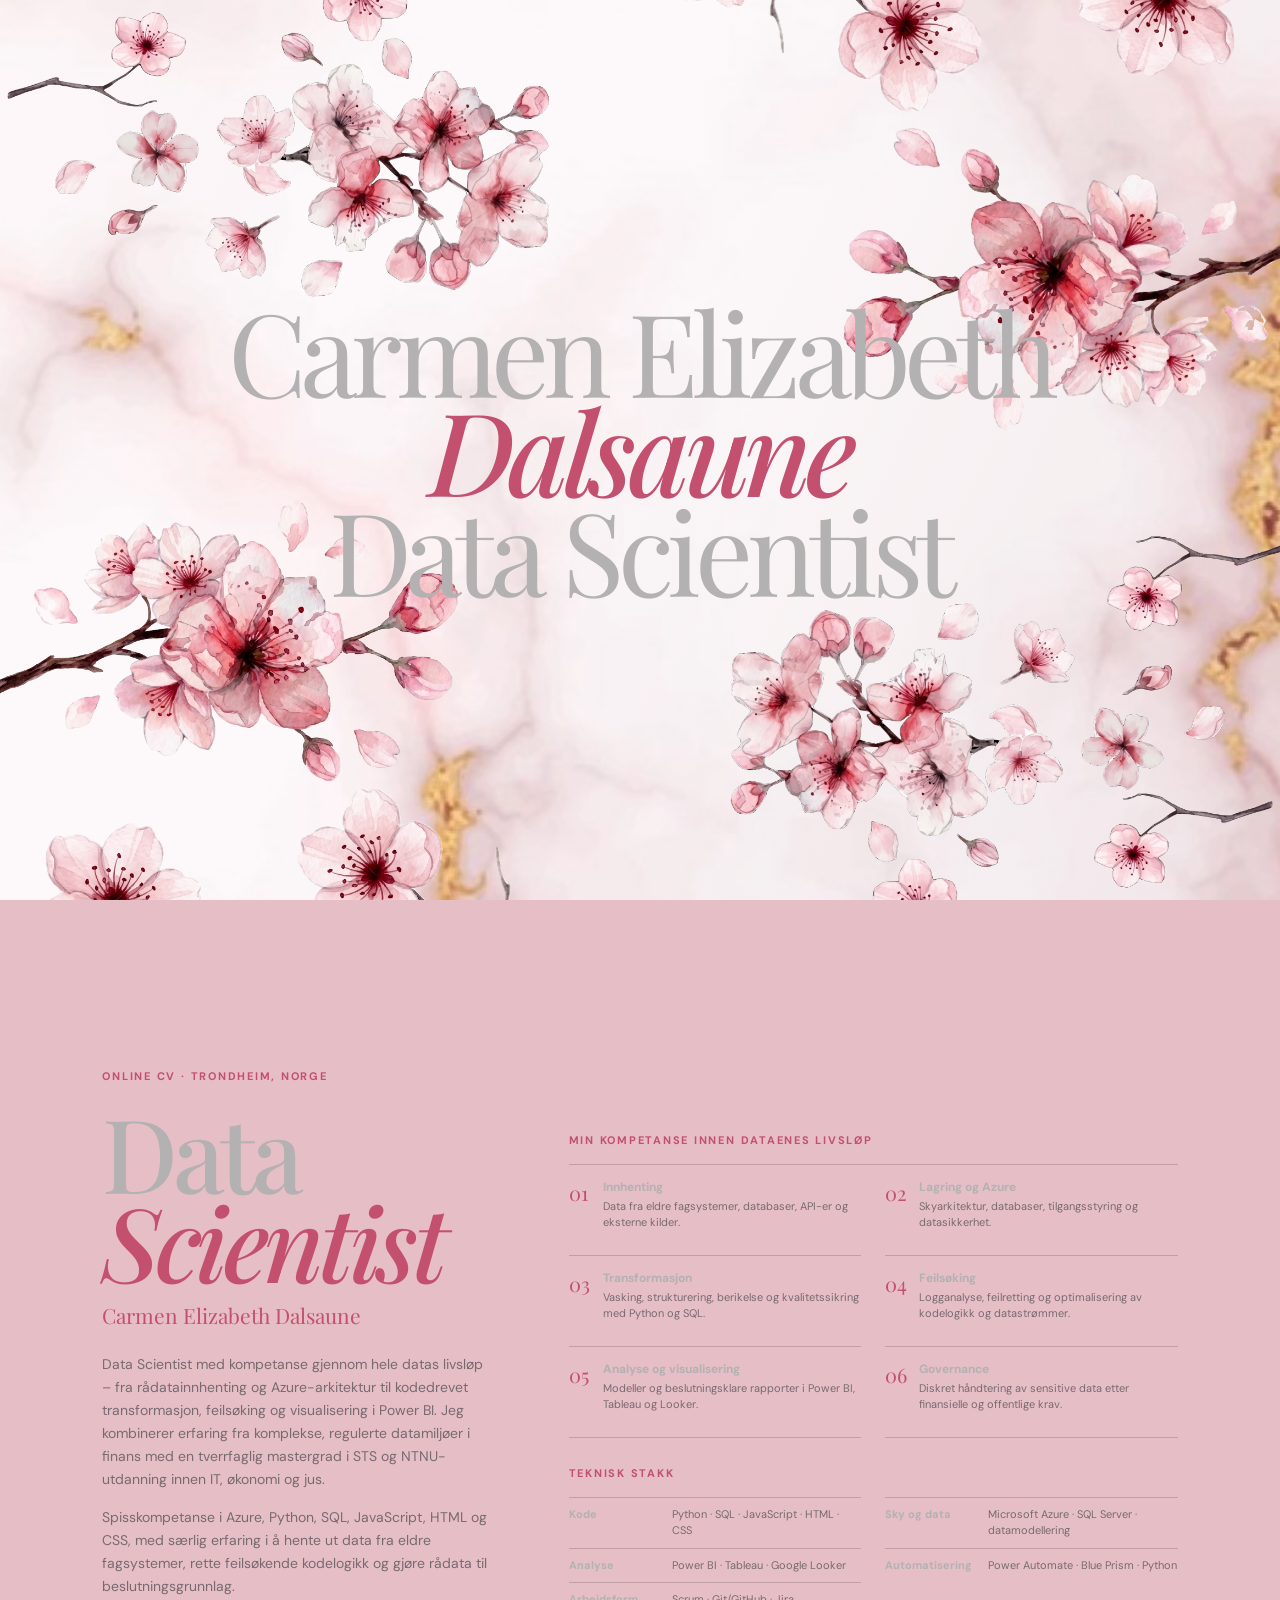
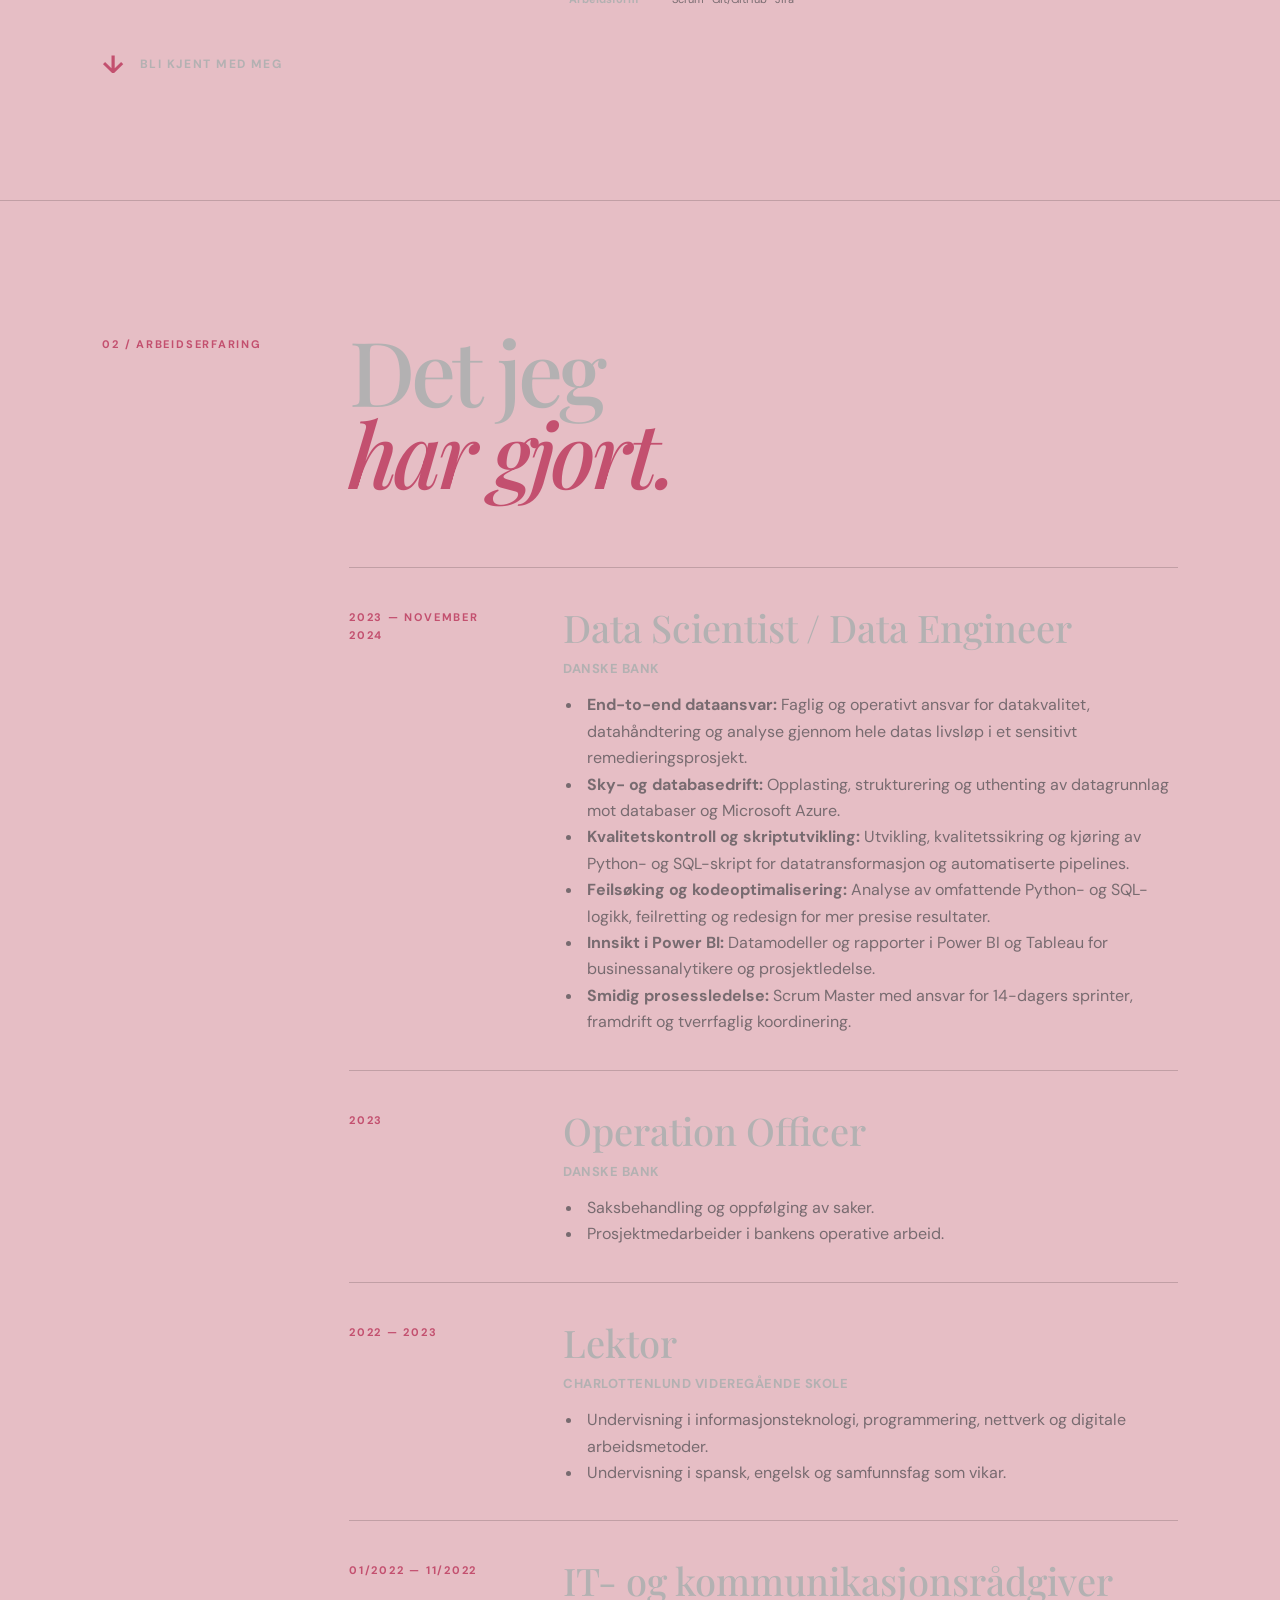
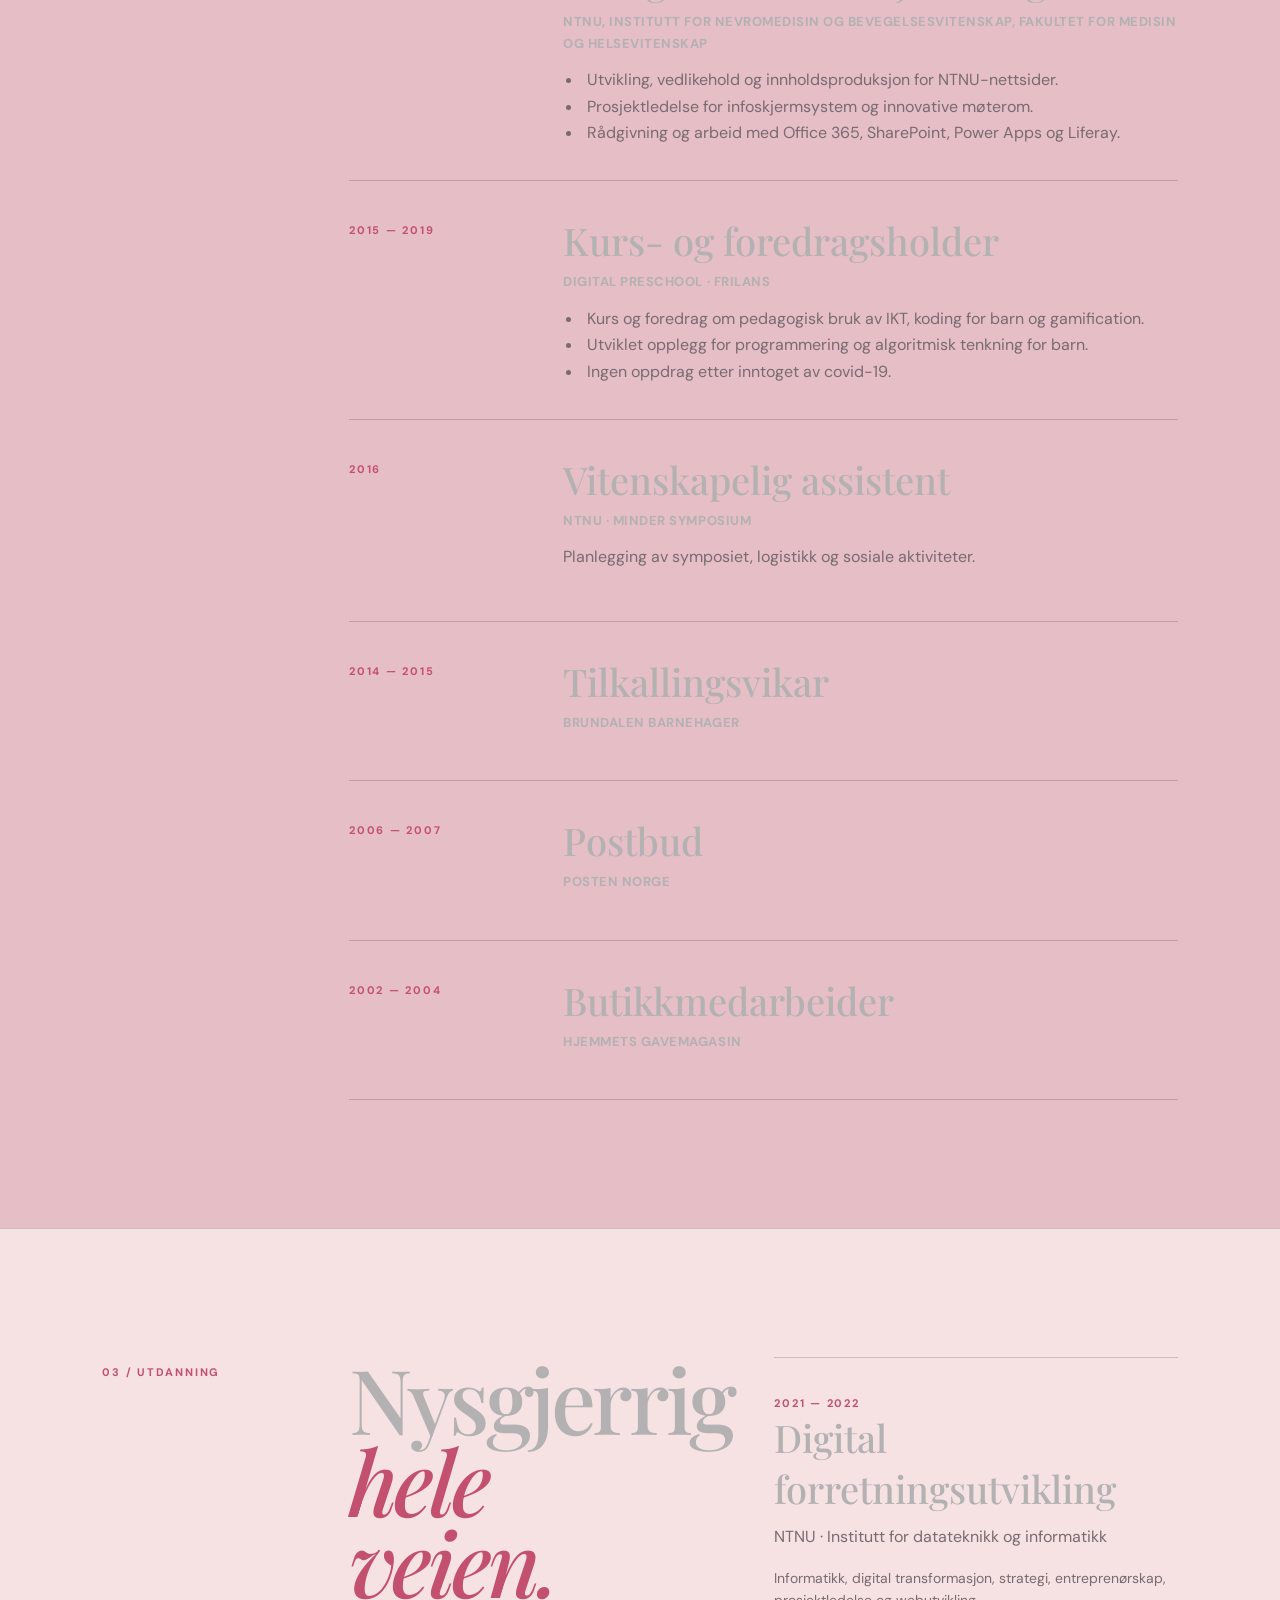
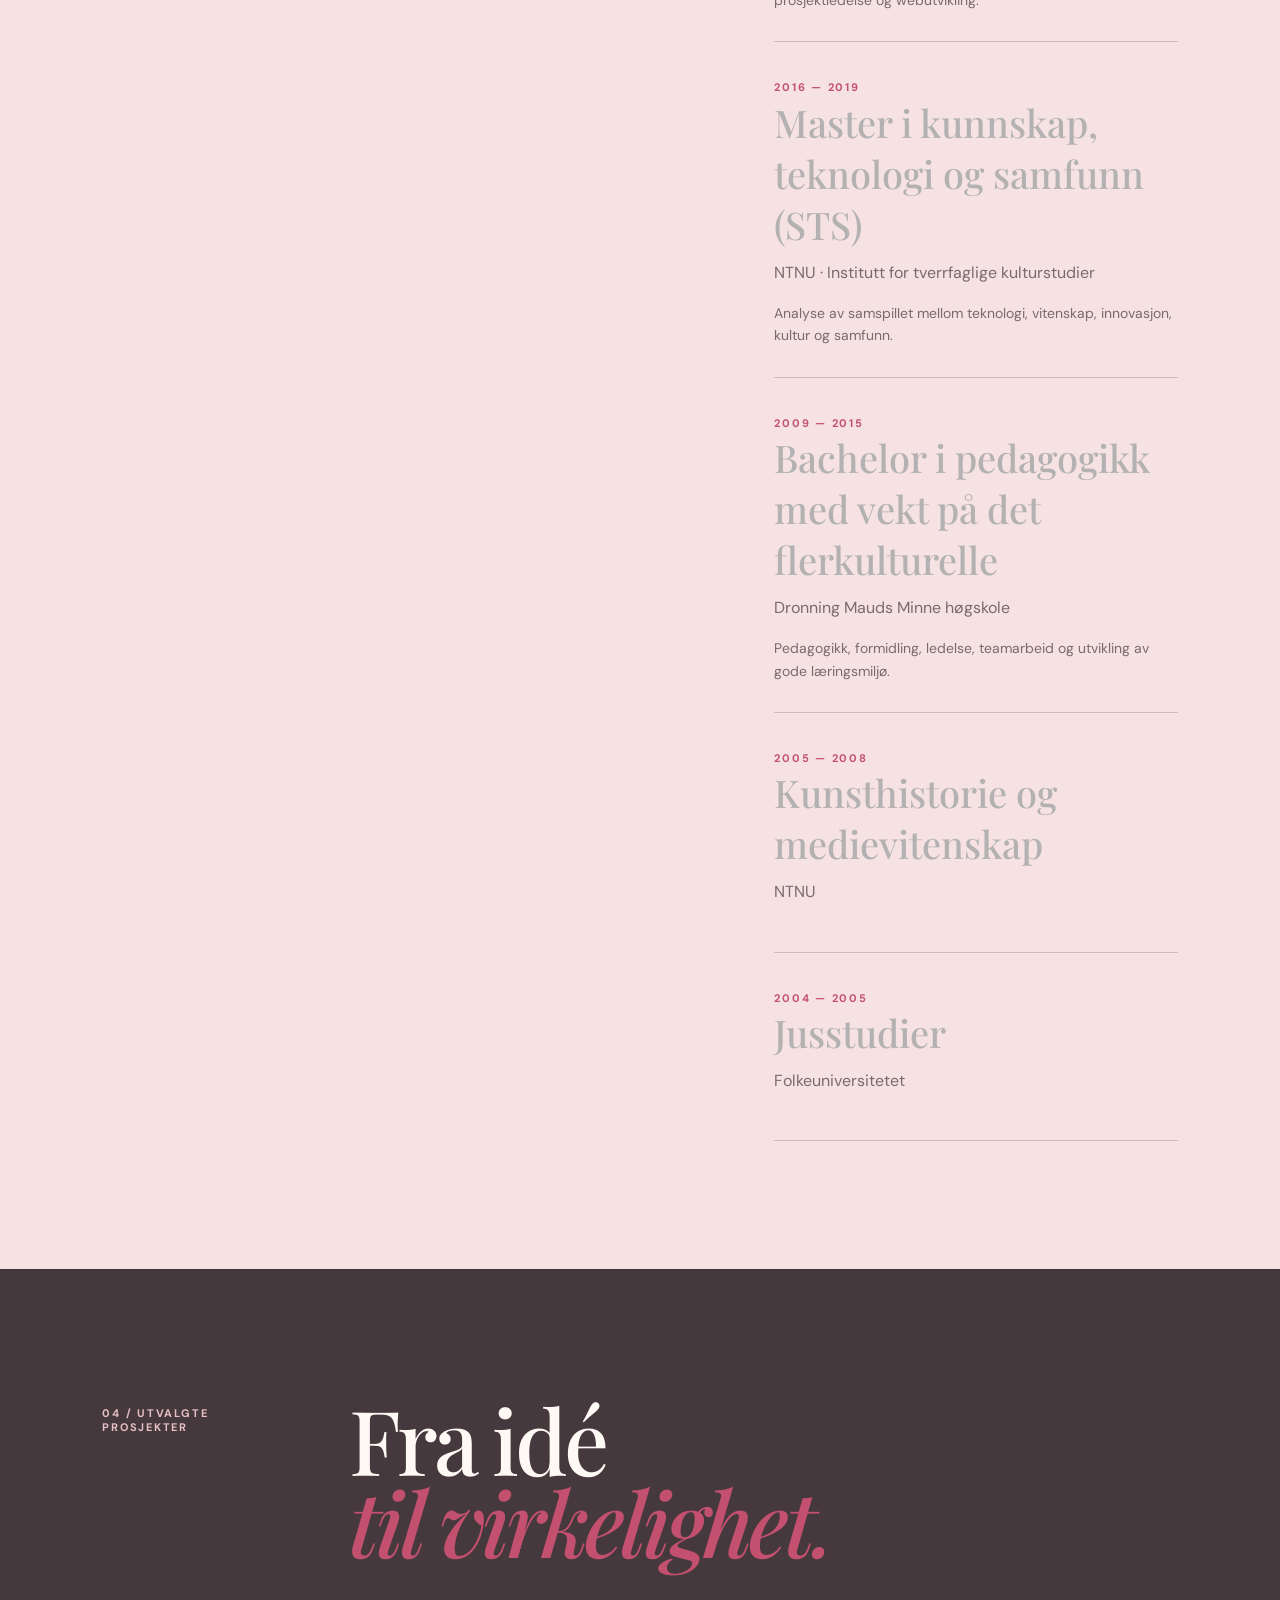
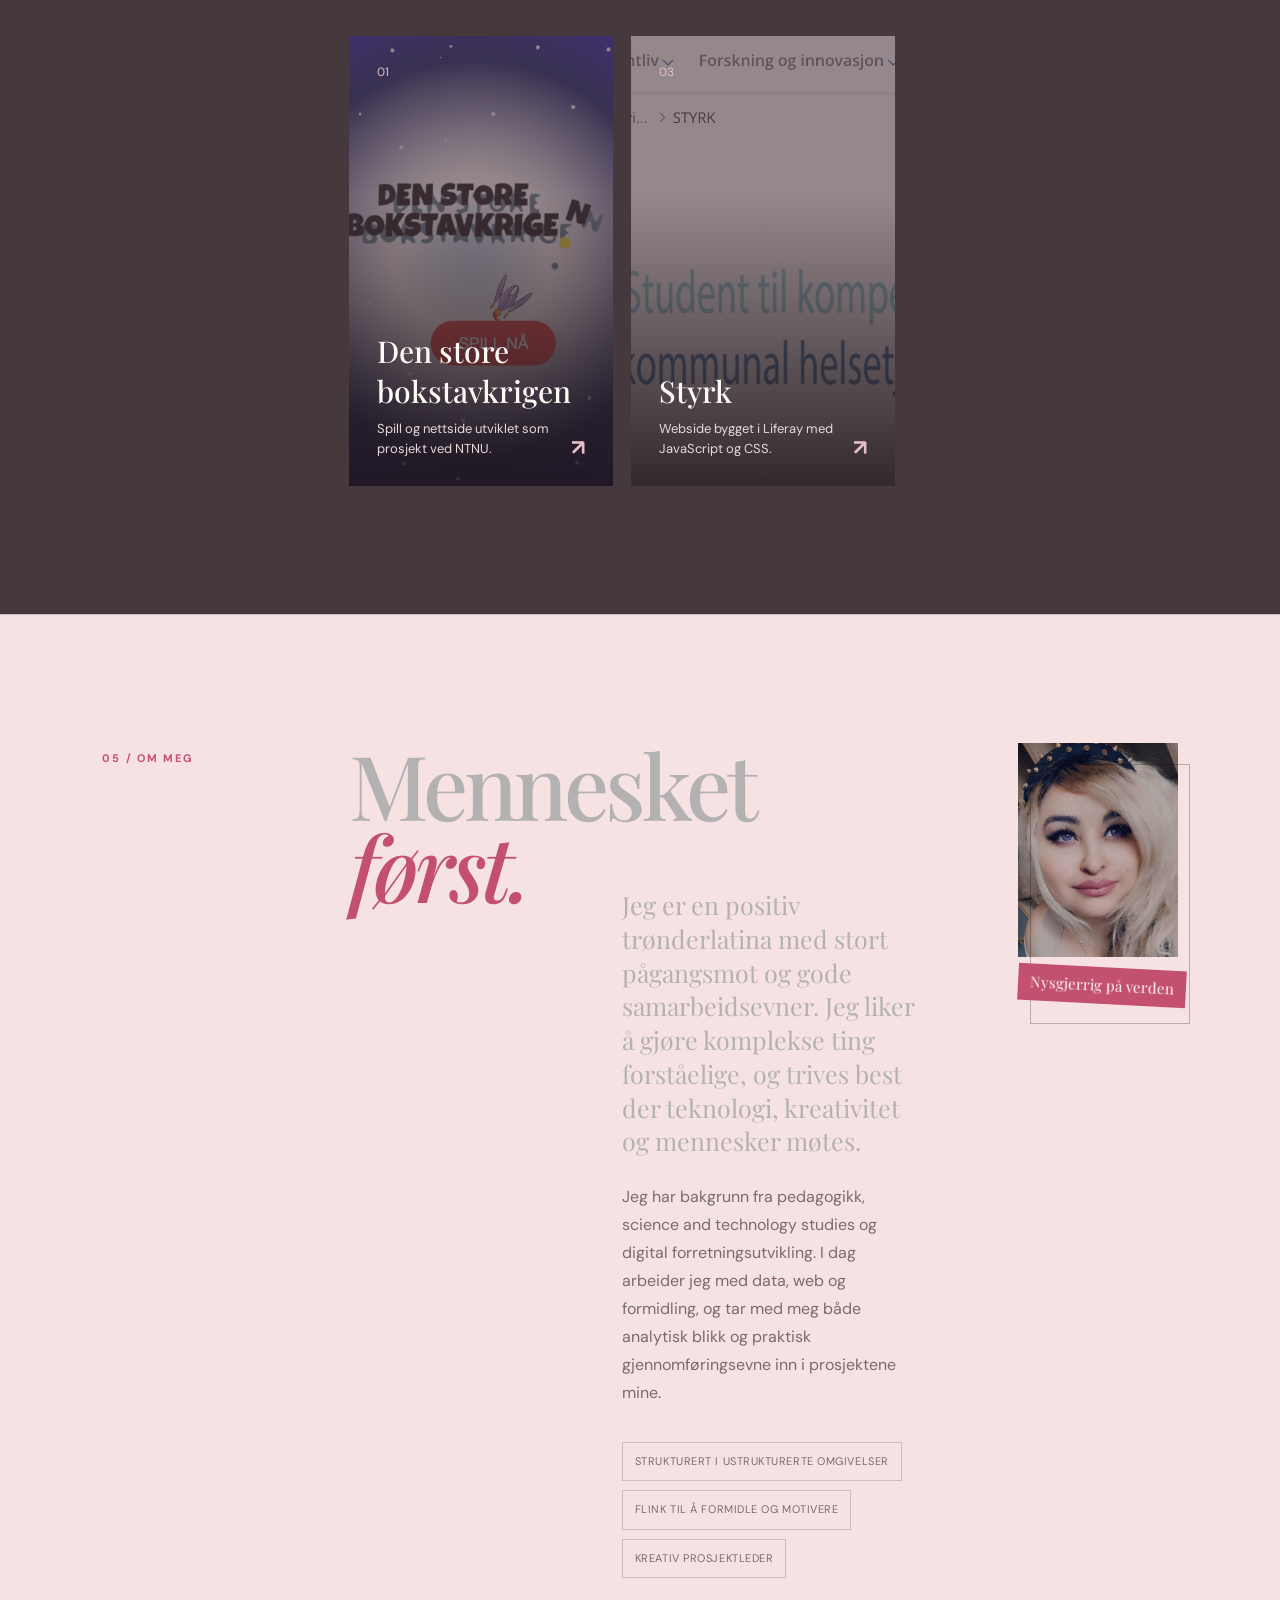
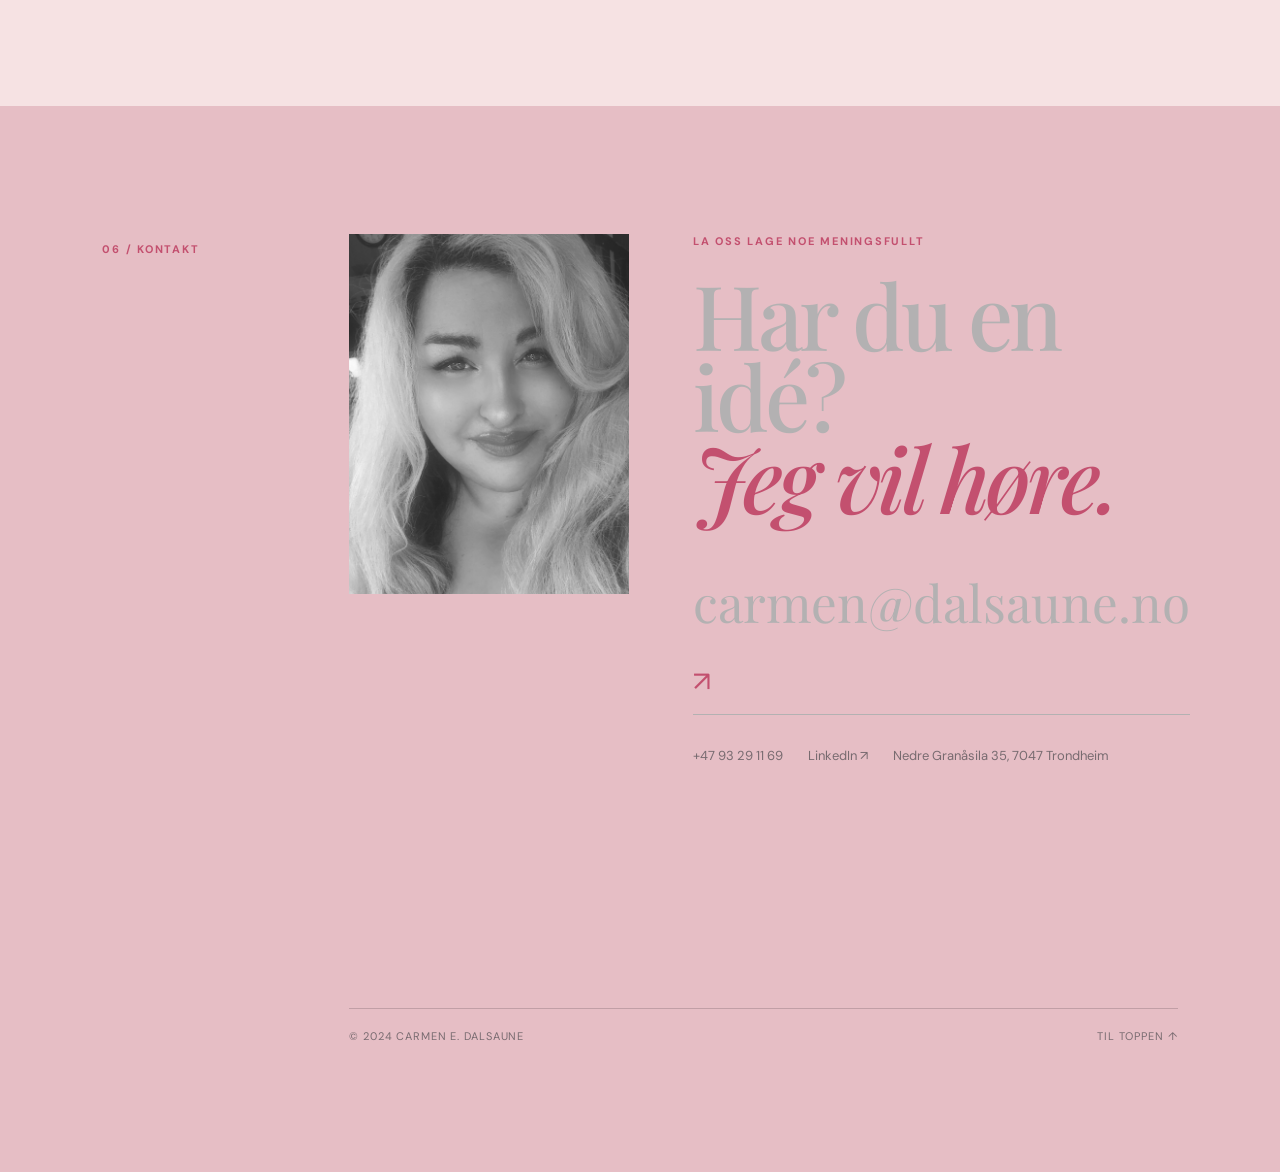
==== commit c3e08ccf: "2 changes made to carmen-cv/index-en.html and carmen-cv/index.html to update the intro name and deta" ====
--- a/carmen-cv/index.html
+++ b/carmen-cv/index.html
@@ -12,7 +12,7 @@
 </head>
 <body>
     <div class="intro-screen" aria-hidden="true">
-        <p class="intro-name">Carmen Elizabeth<br><em>Data Scientist</em><br>Dalsaune</p>
+        <p class="intro-name">Carmen Elizabeth<br><em>Dalsaune</em><br>Data Scientist</p>
     </div>
     <div class="flower-layer flowers-topleft" aria-hidden="true"></div>
     <div class="flower-layer flowers-topright" aria-hidden="true"></div>
@@ -42,7 +42,7 @@
             </div>
             <div class="hero-details">
                 <div class="lifecycle-block">
-                    <p class="detail-heading">Dataenes livsløp</p>
+                    <p class="detail-heading">Min kompetanse innen dataenes livsløp</p>
                     <ol class="lifecycle-list">
                         <li><strong>Innhenting</strong><span>Data fra eldre fagsystemer, databaser, API-er og eksterne kilder.</span></li>
                         <li><strong>Lagring og Azure</strong><span>Skyarkitektur, databaser, tilgangsstyring og datasikkerhet.</span></li>
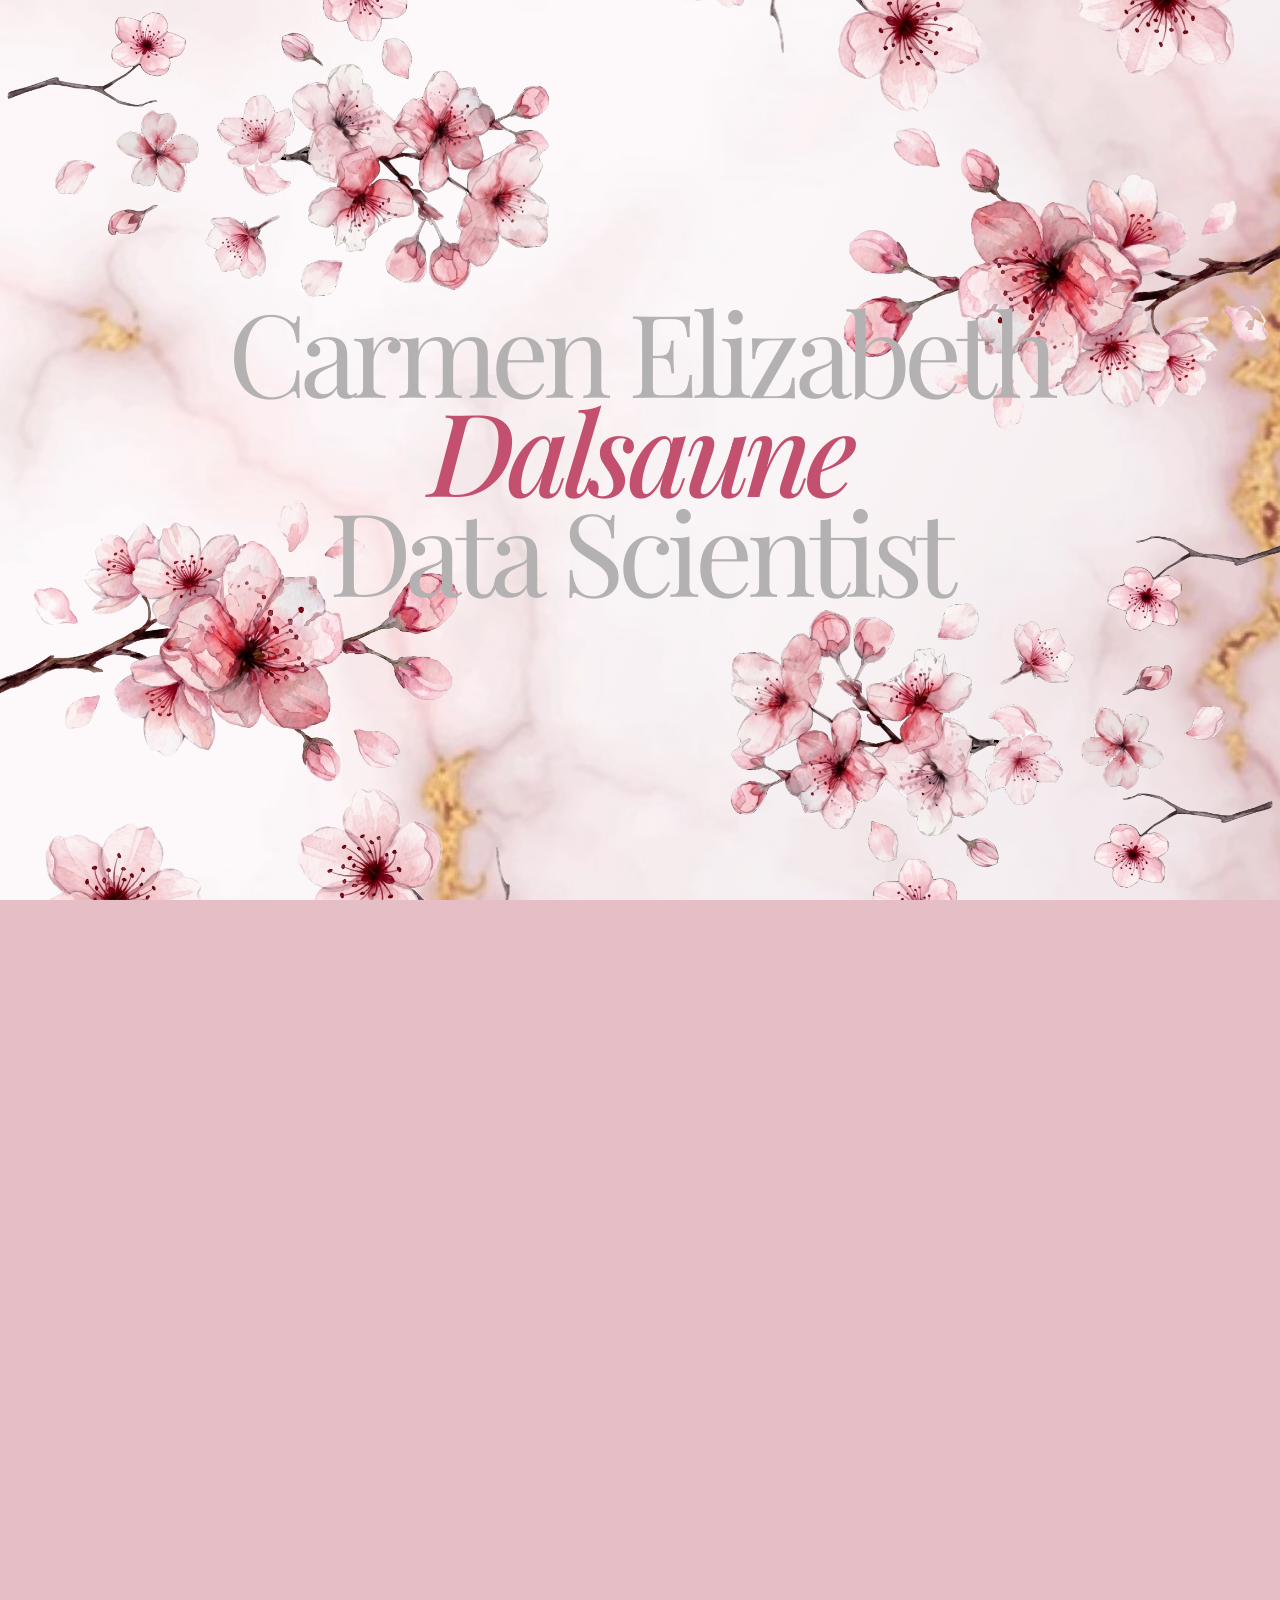
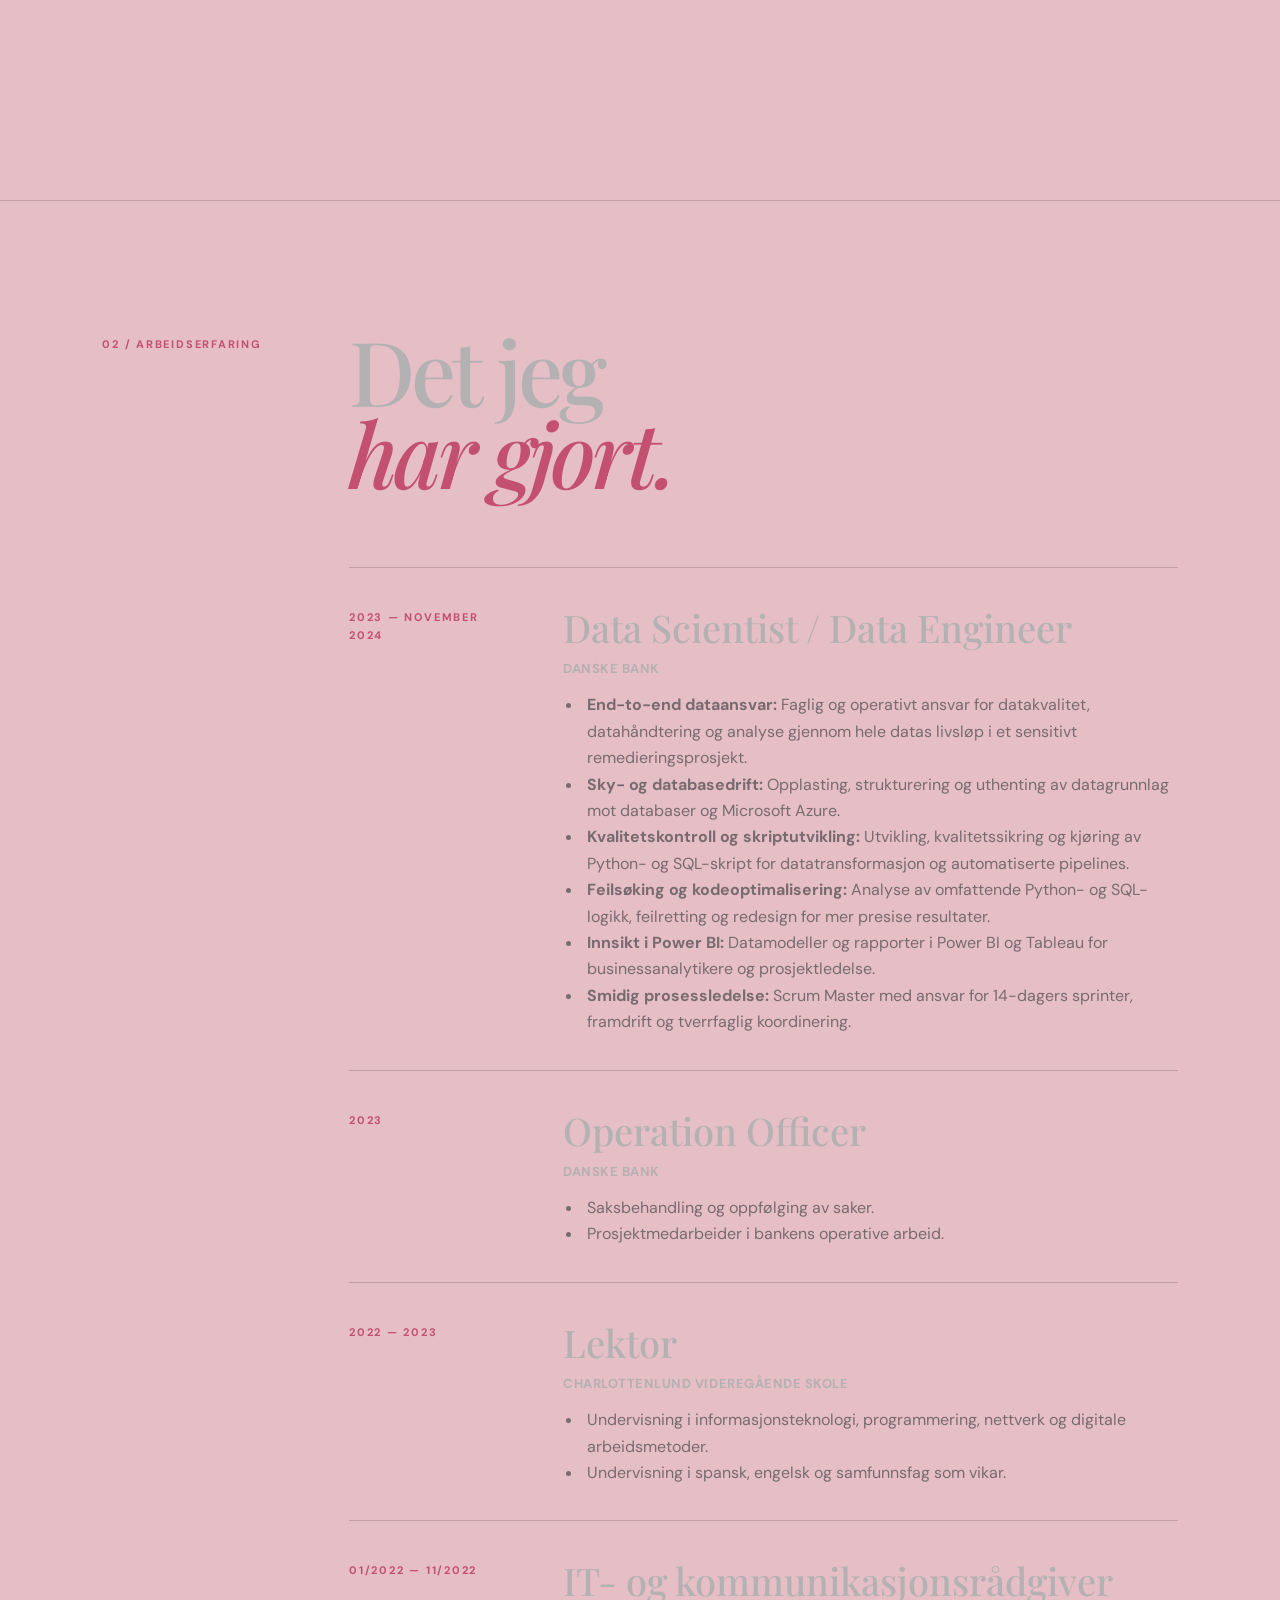
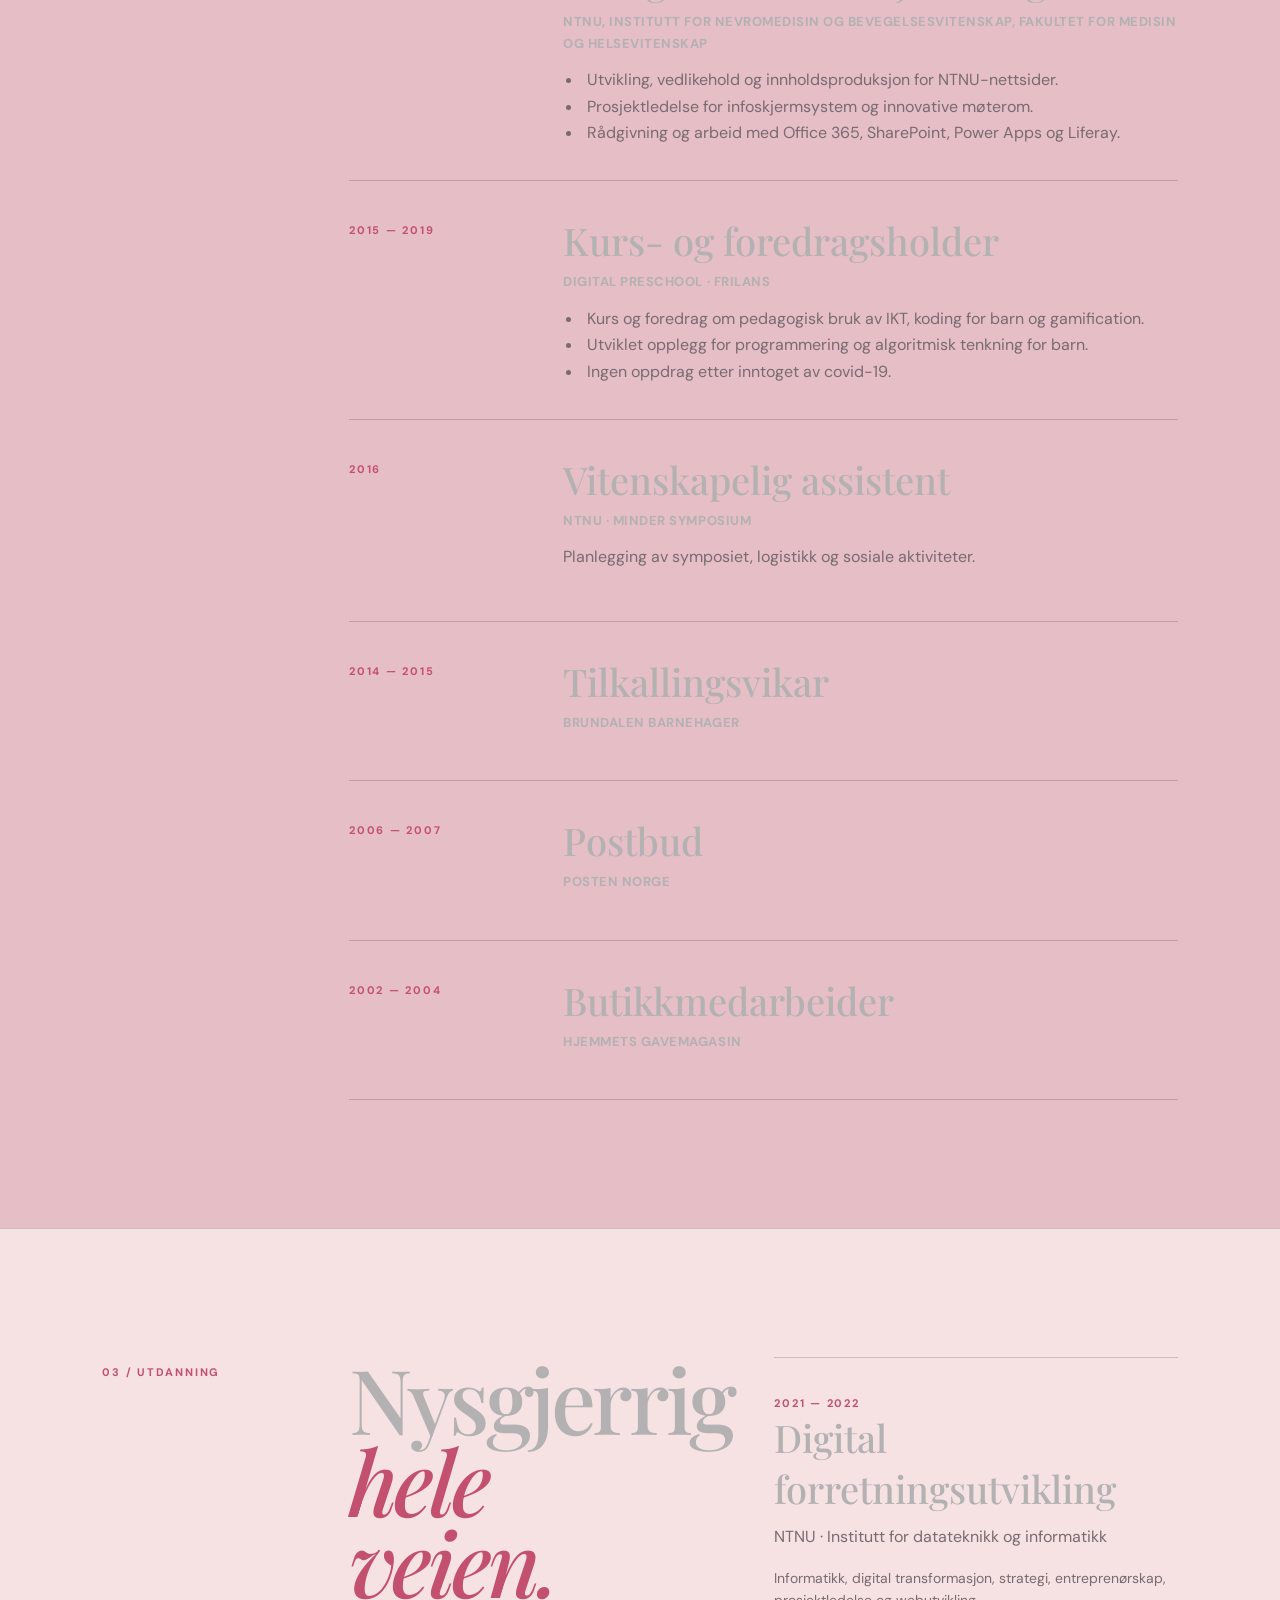
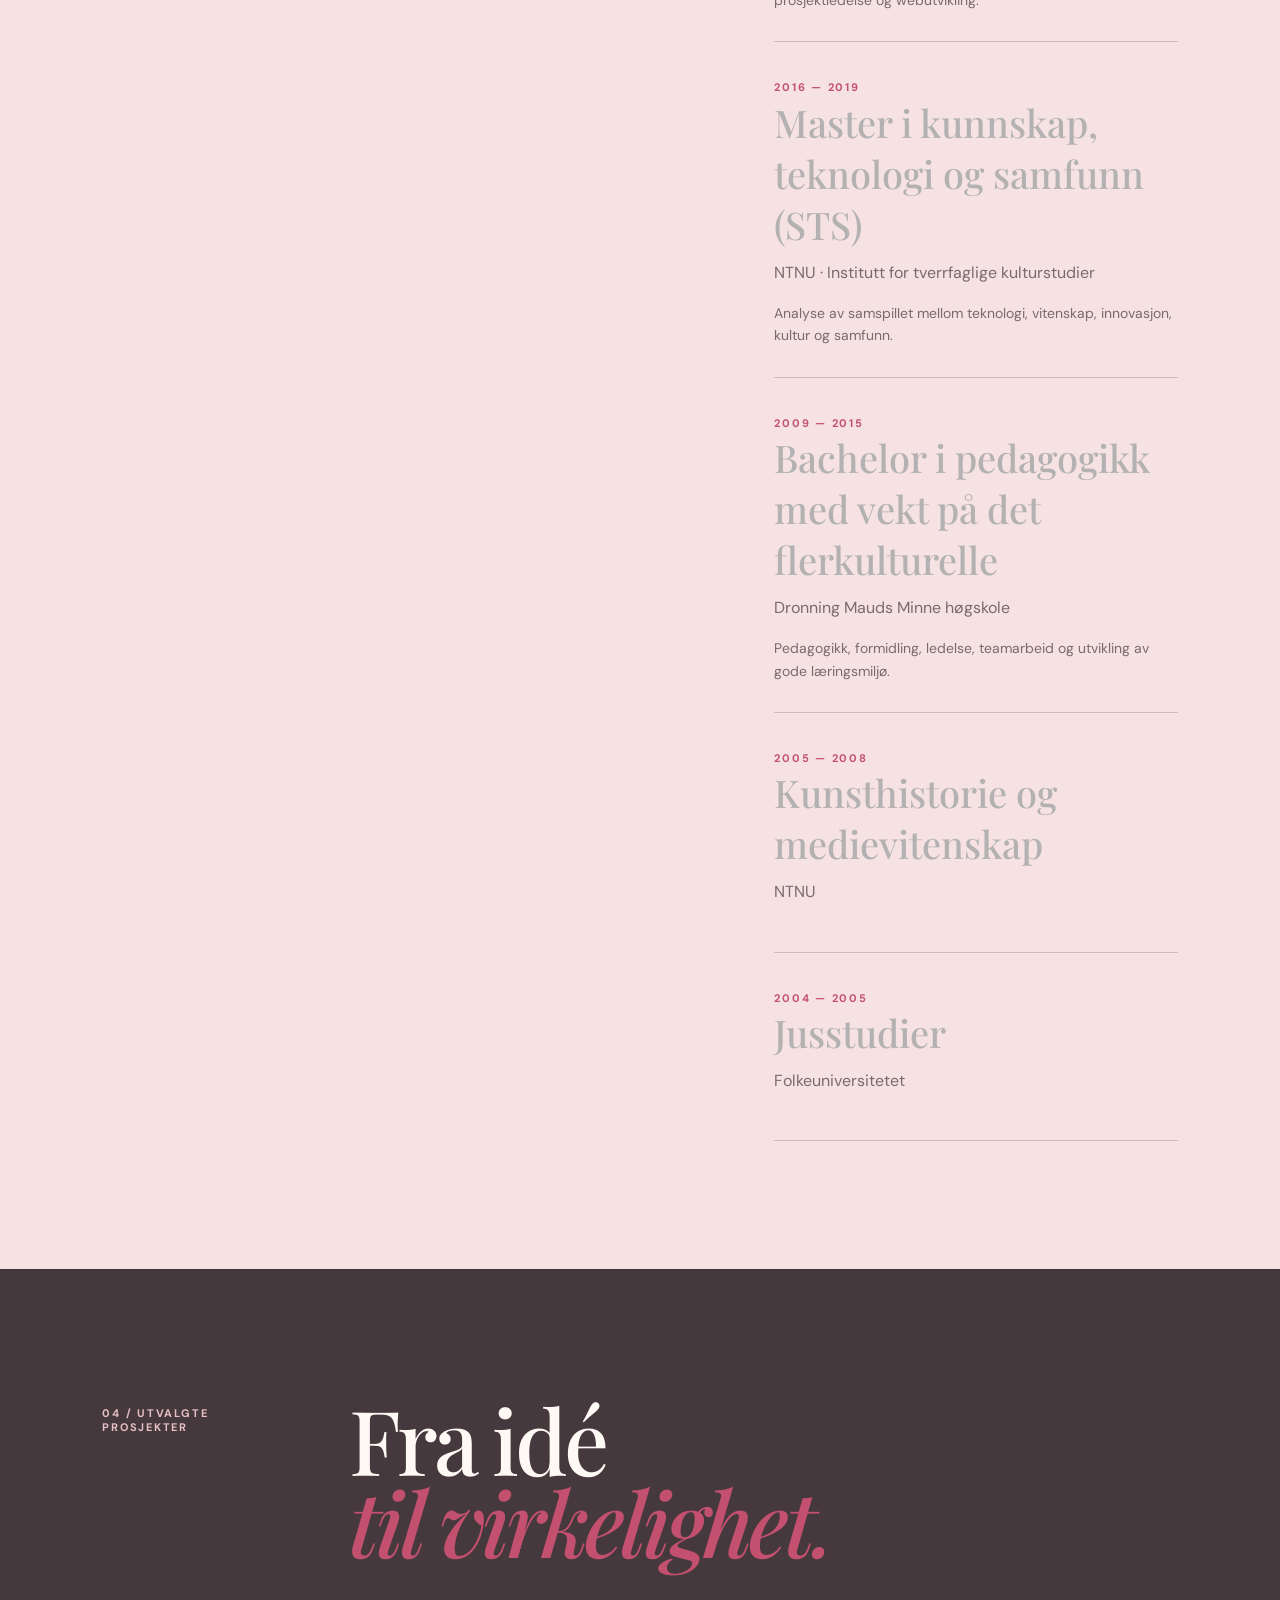
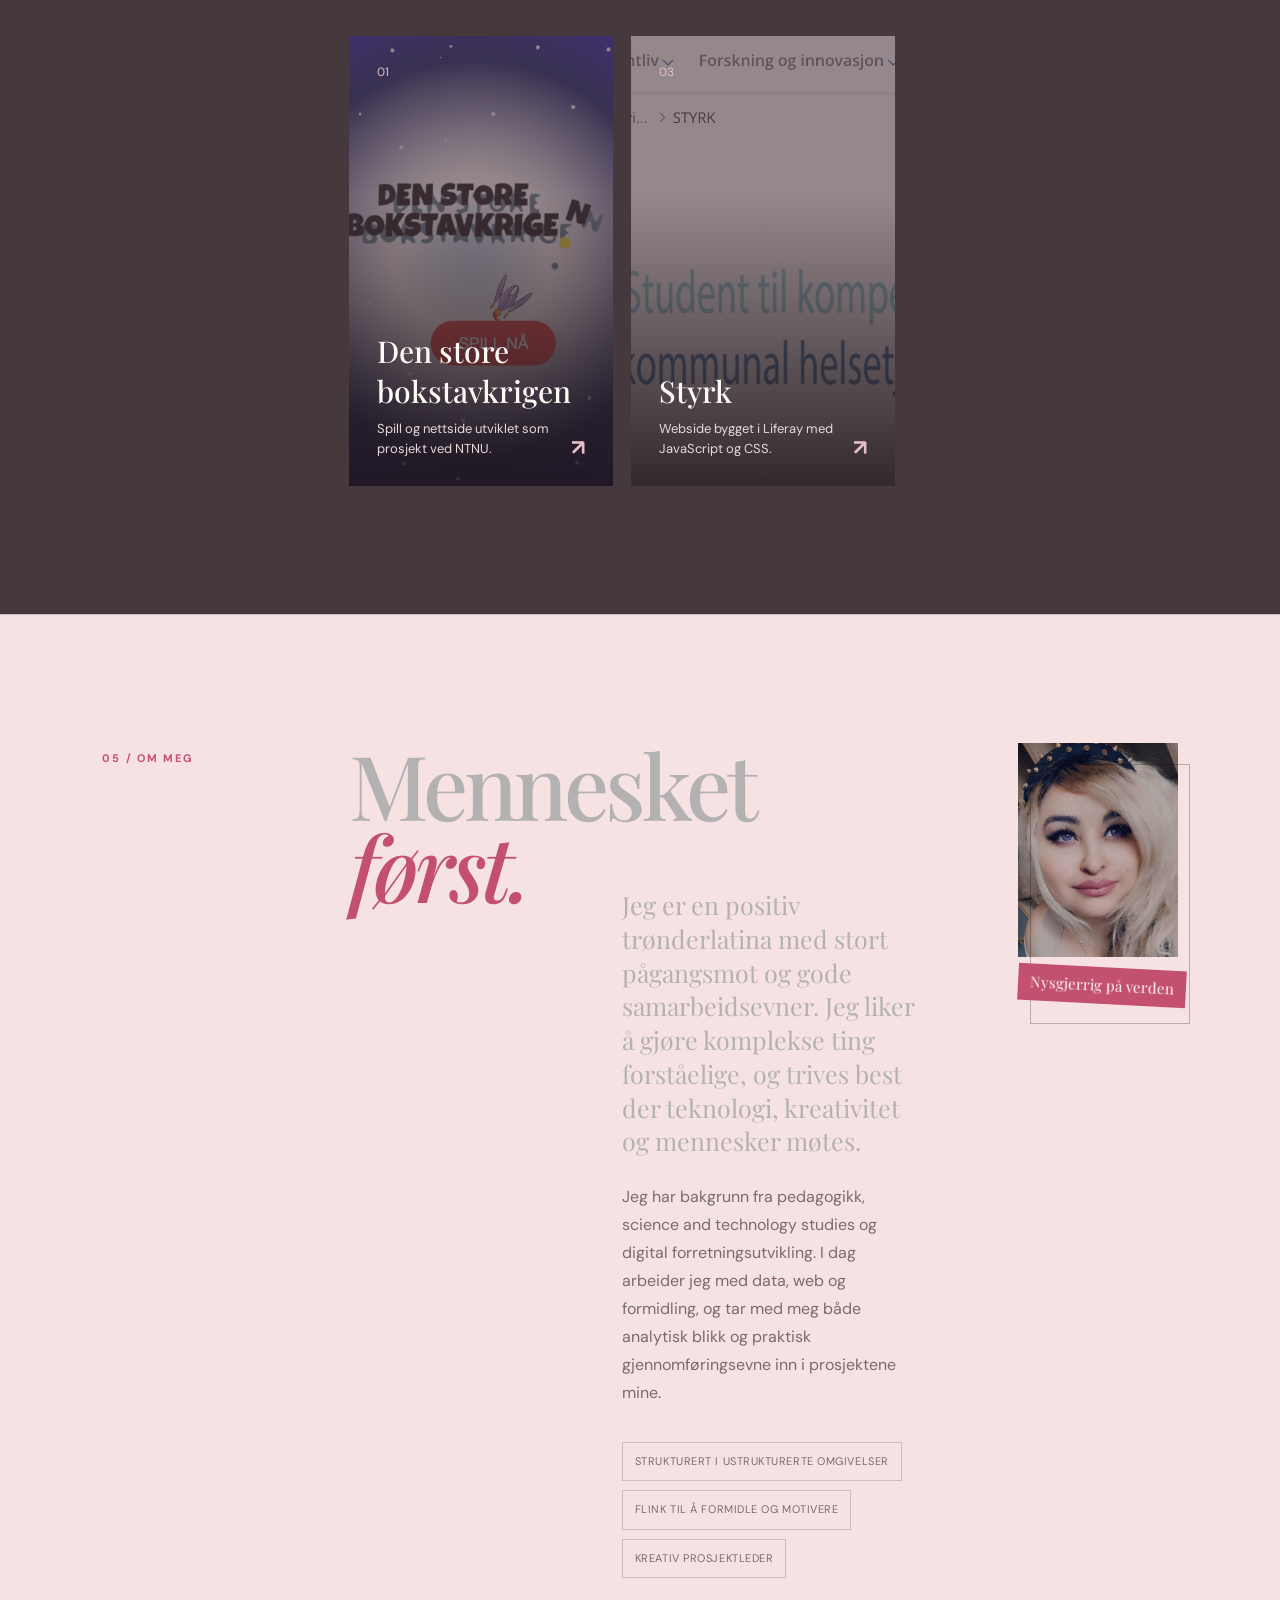
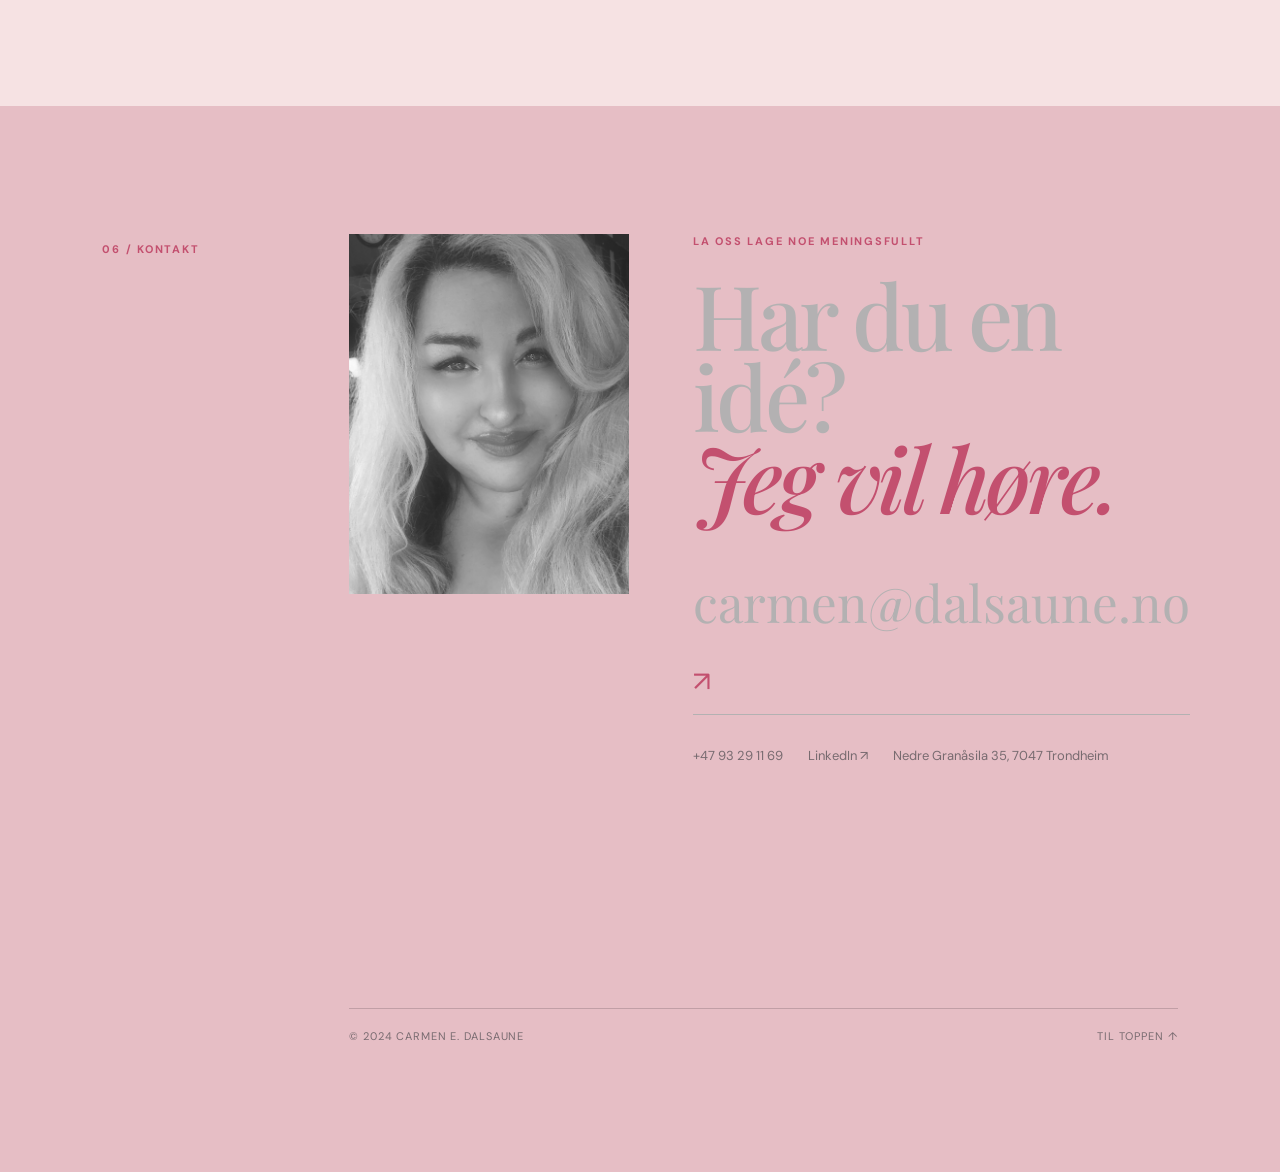
==== commit 82cea51d: "changes to be committed:" ====
--- a/carmen-cv/index.html
+++ b/carmen-cv/index.html
@@ -53,7 +53,7 @@
                     </ol>
                 </div>
                 <aside id="ferdigheter" class="tech-stack" aria-labelledby="stack-title">
-                    <p class="detail-heading" id="stack-title">Teknisk stakk</p>
+                    <p class="detail-heading" id="stack-title">Tech stack</p>
                     <dl>
                         <div><dt>Kode</dt><dd>Python · SQL · JavaScript · HTML · CSS</dd></div>
                         <div><dt>Sky og data</dt><dd>Microsoft Azure · SQL Server · datamodellering</dd></div>
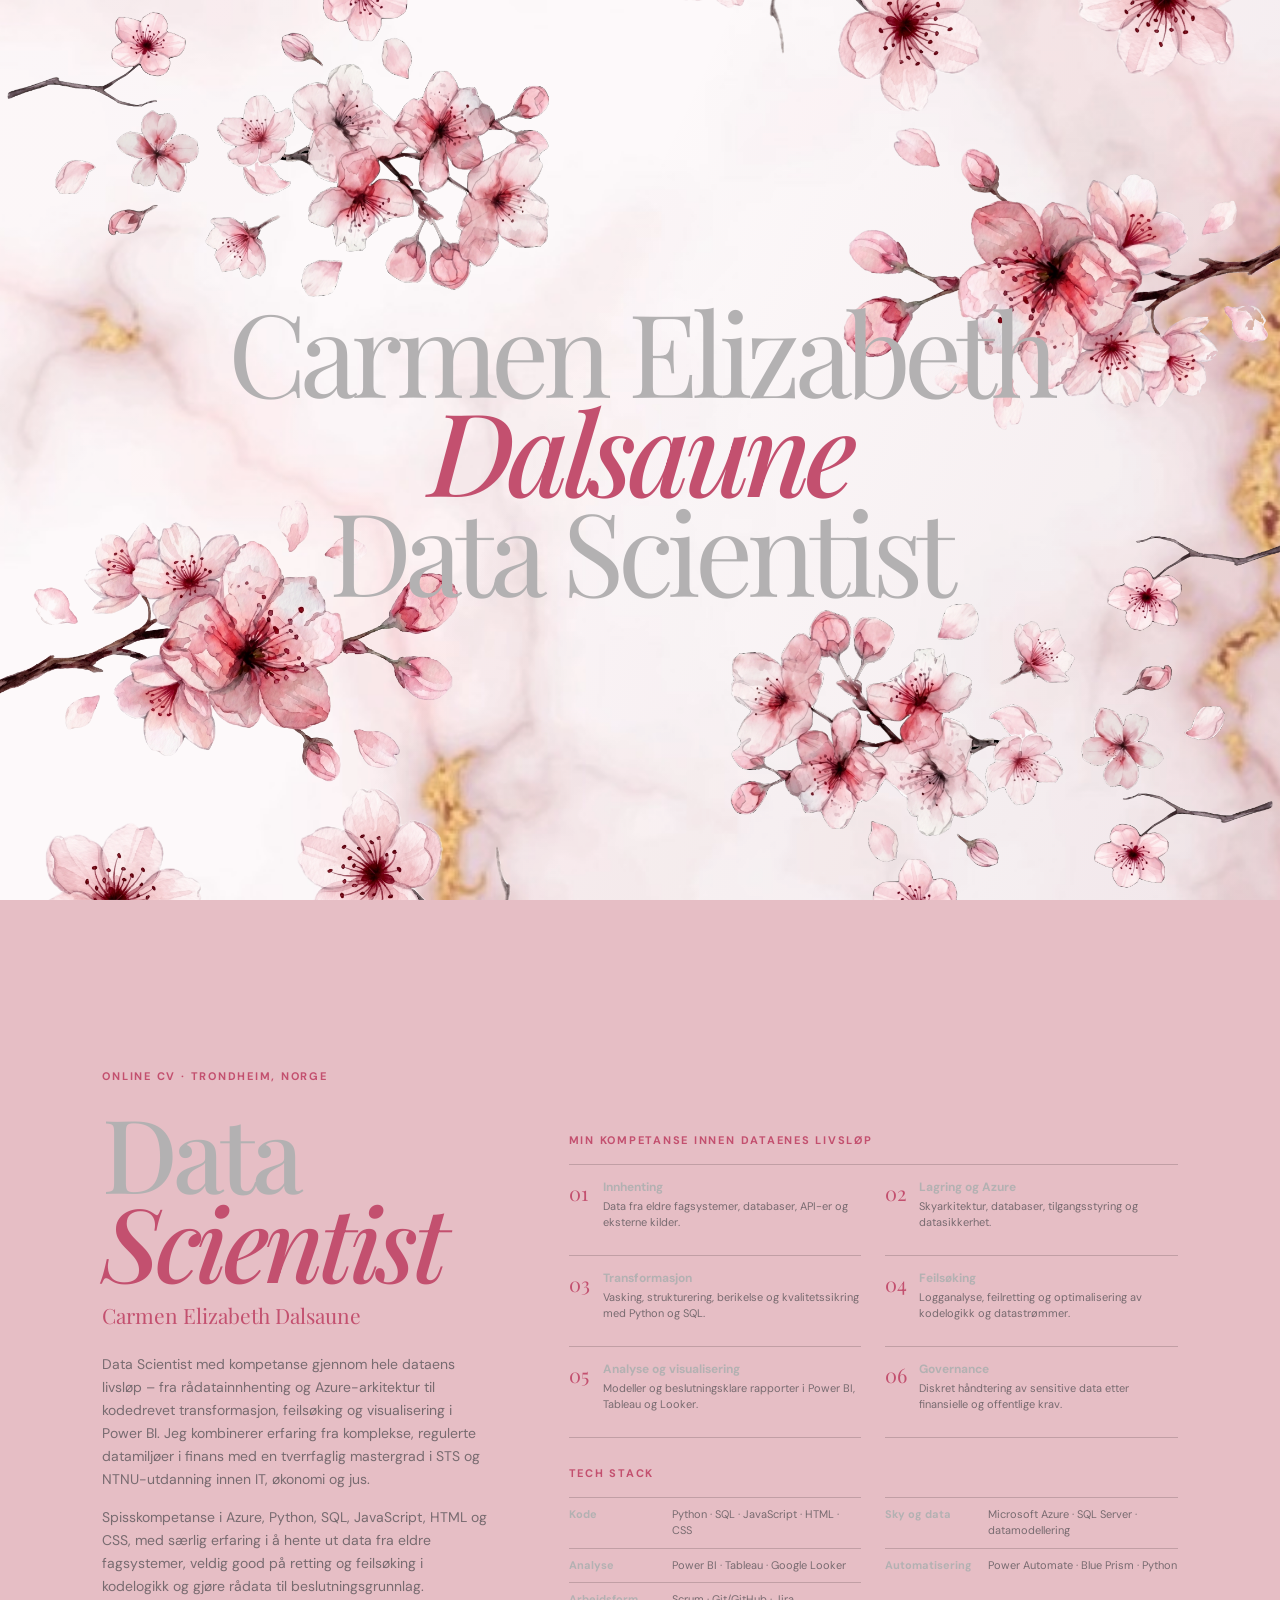
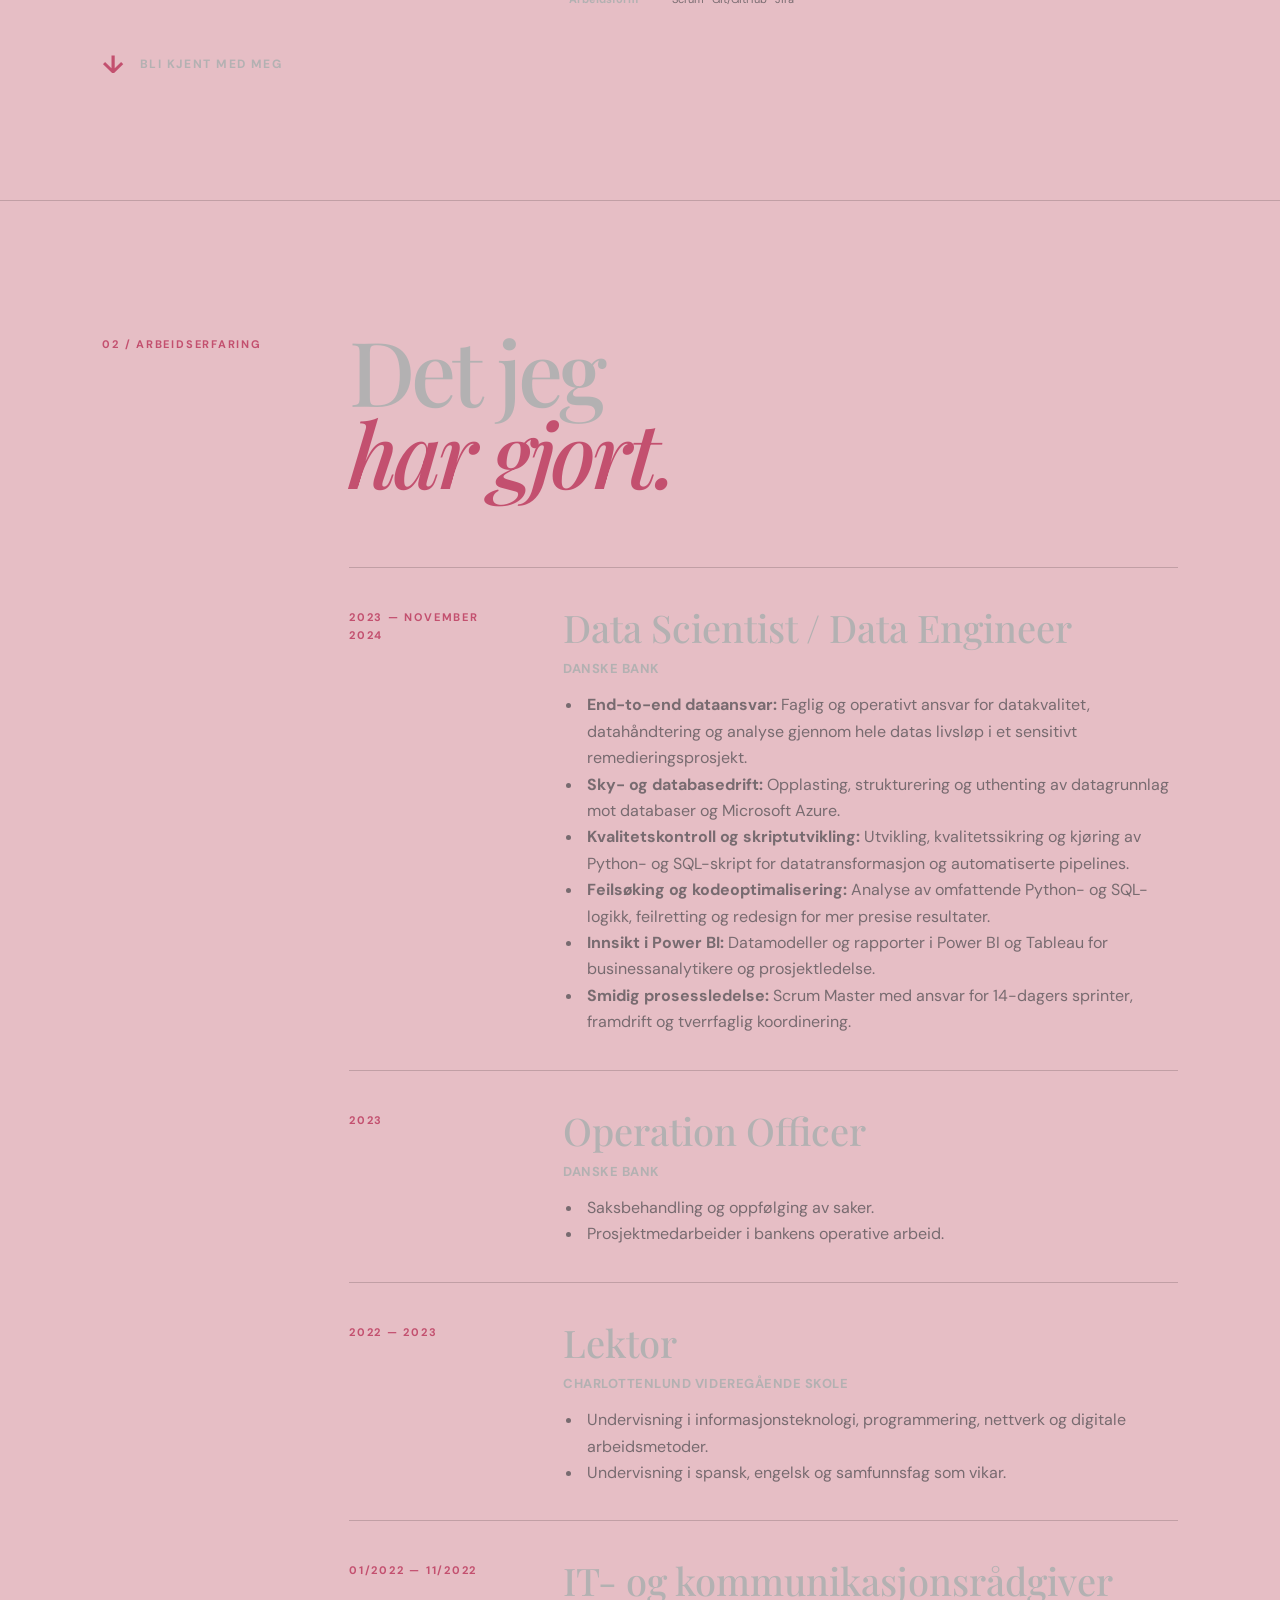
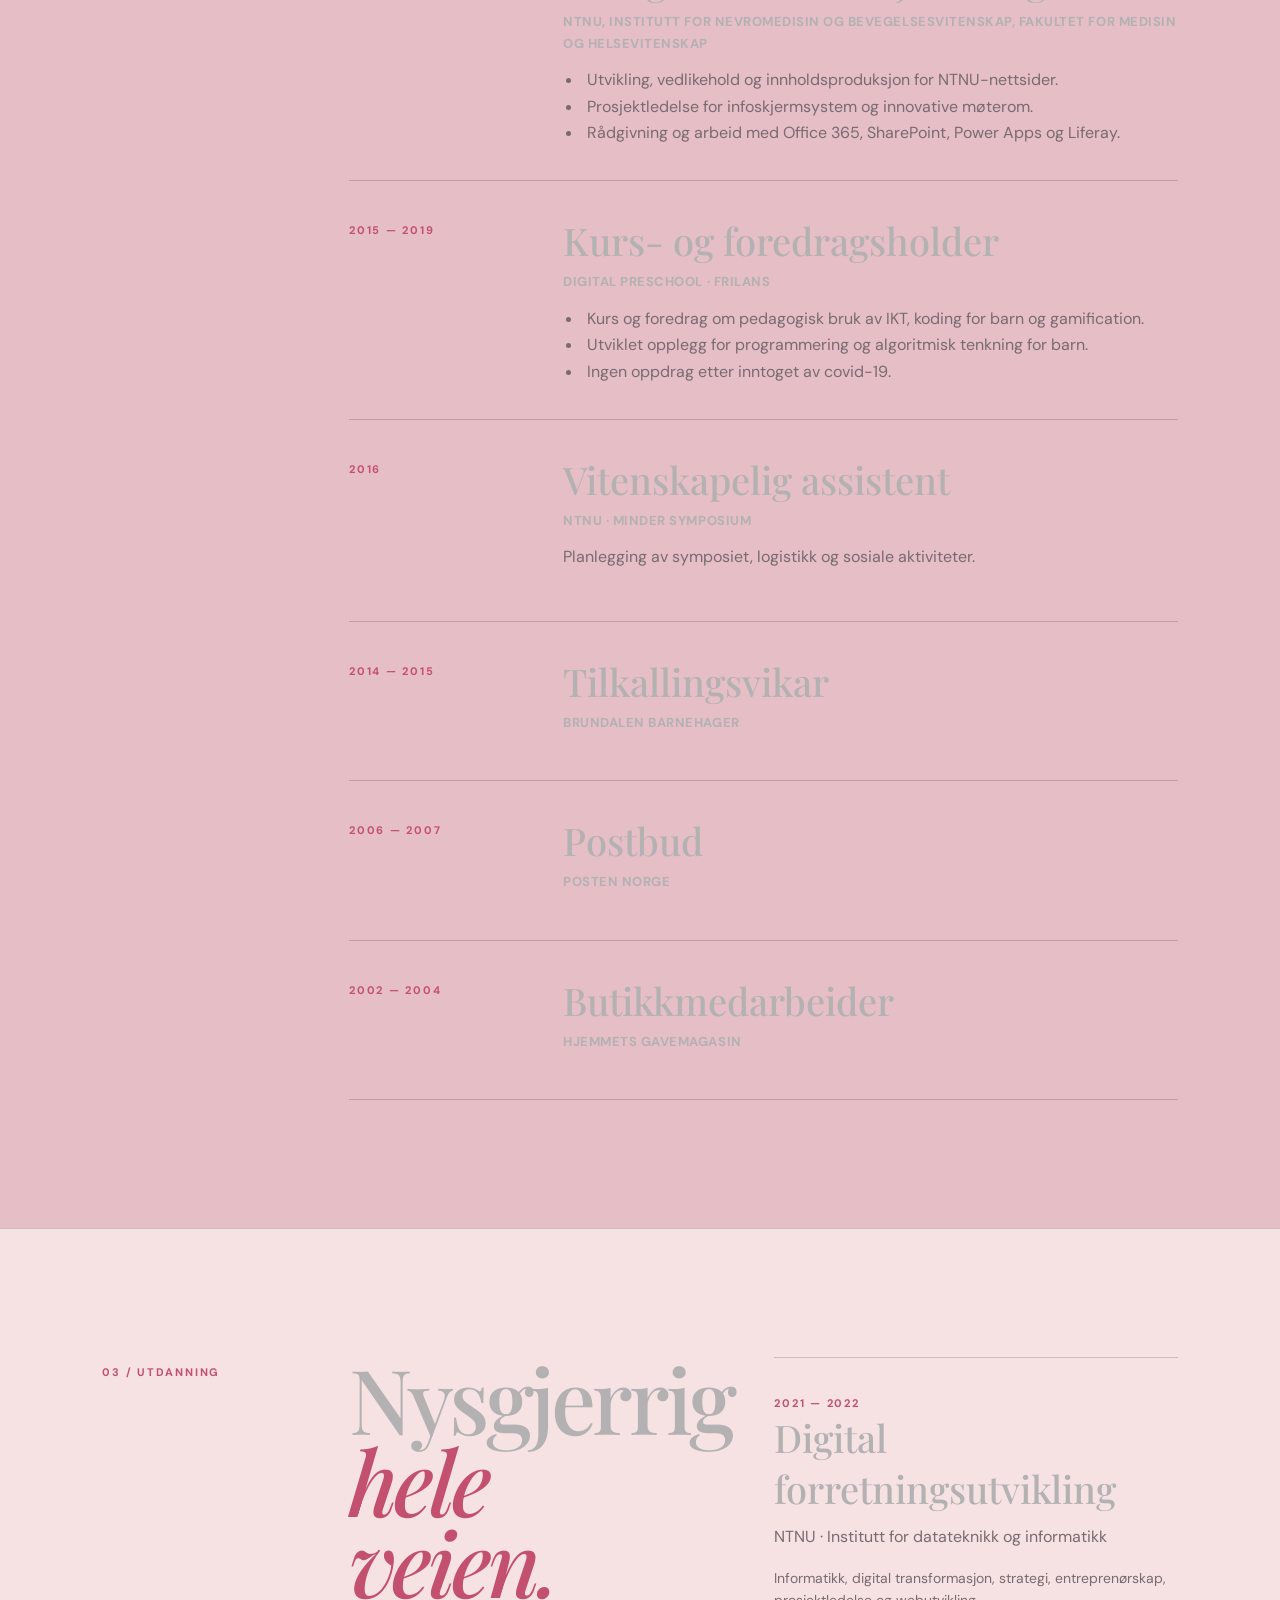
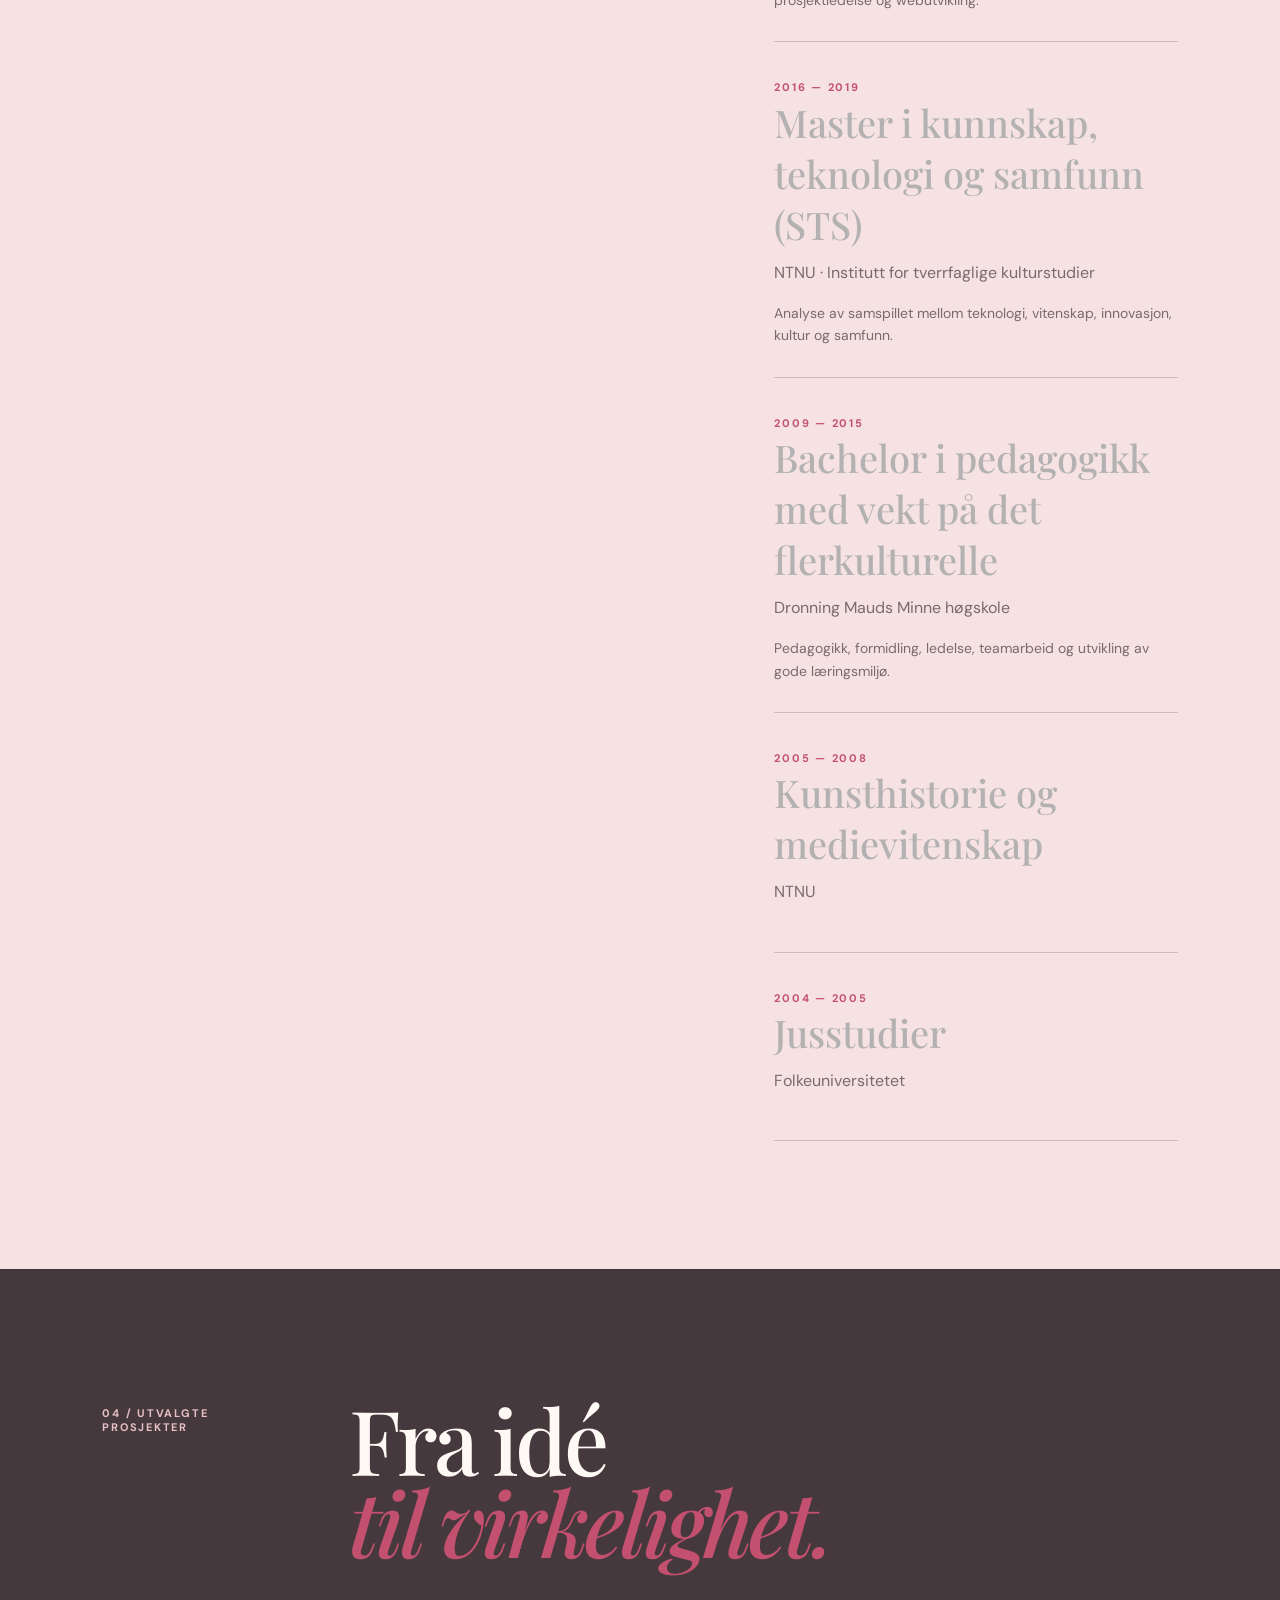
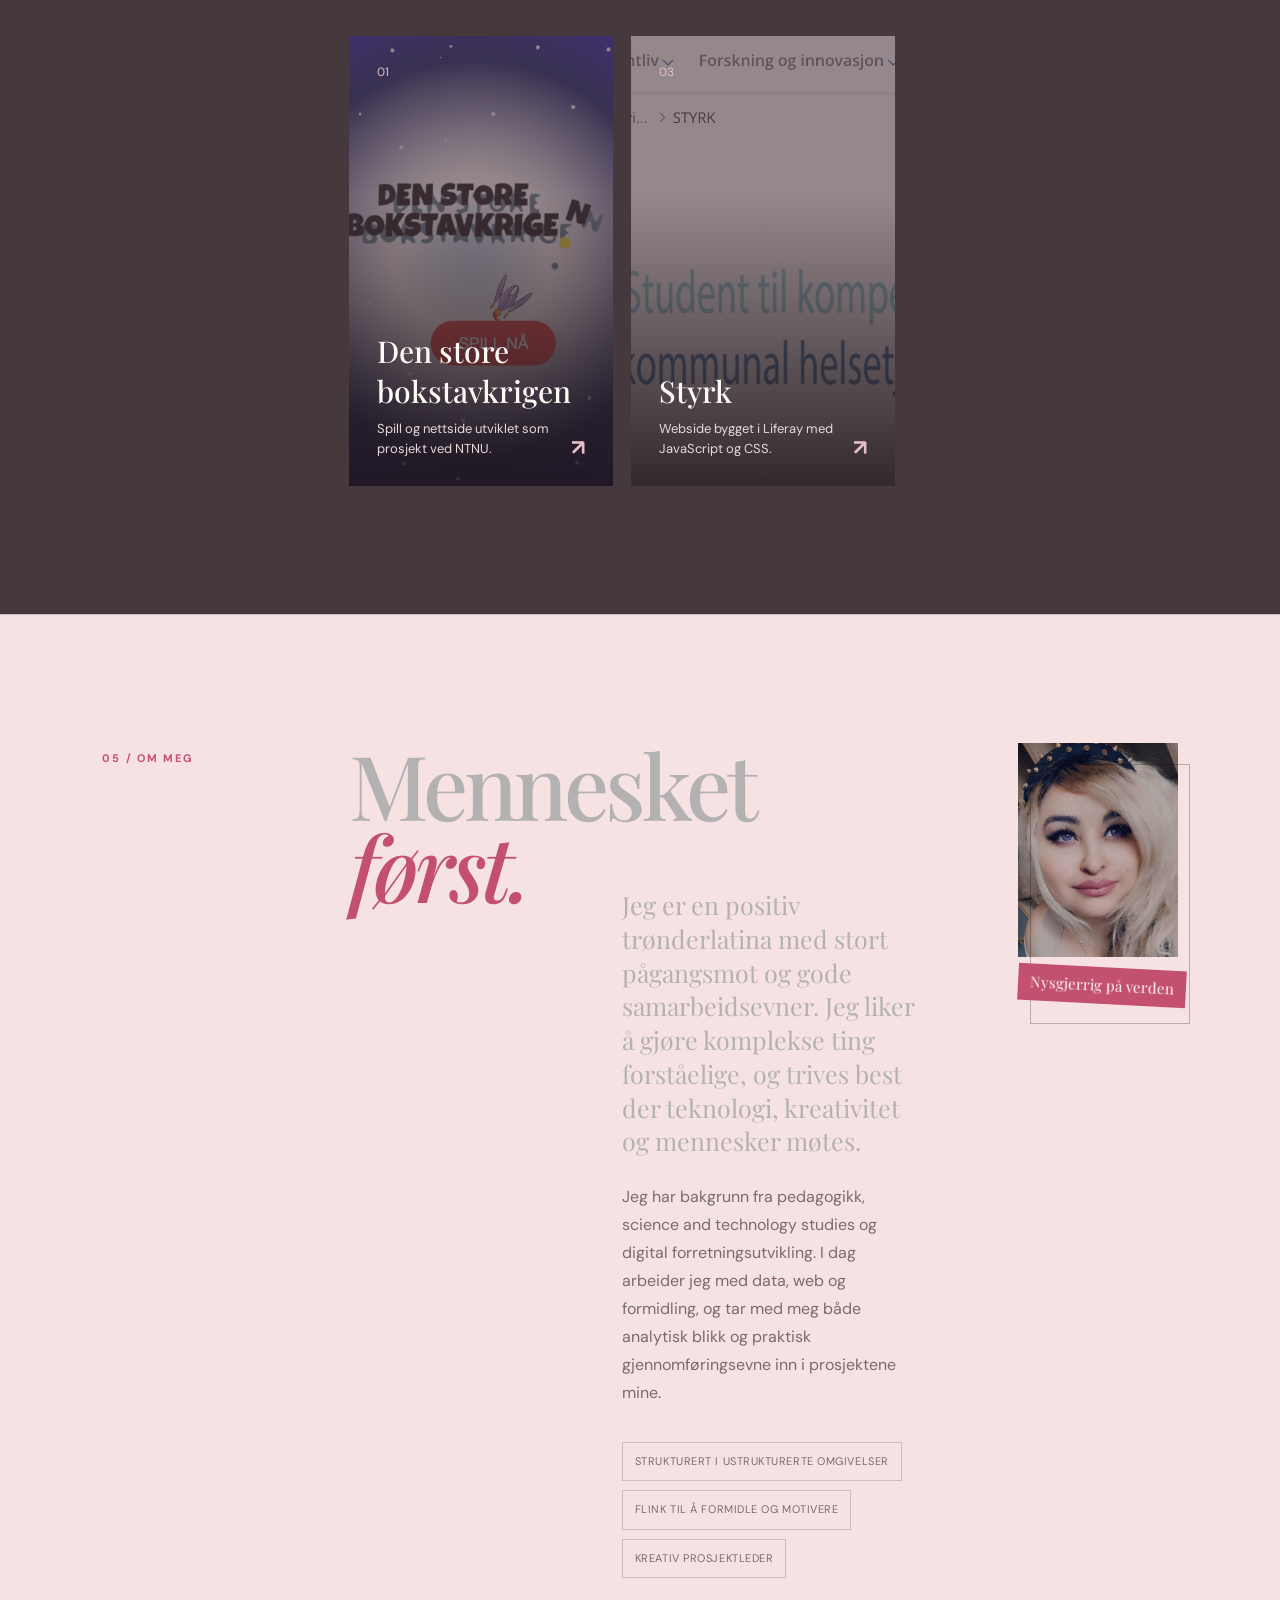
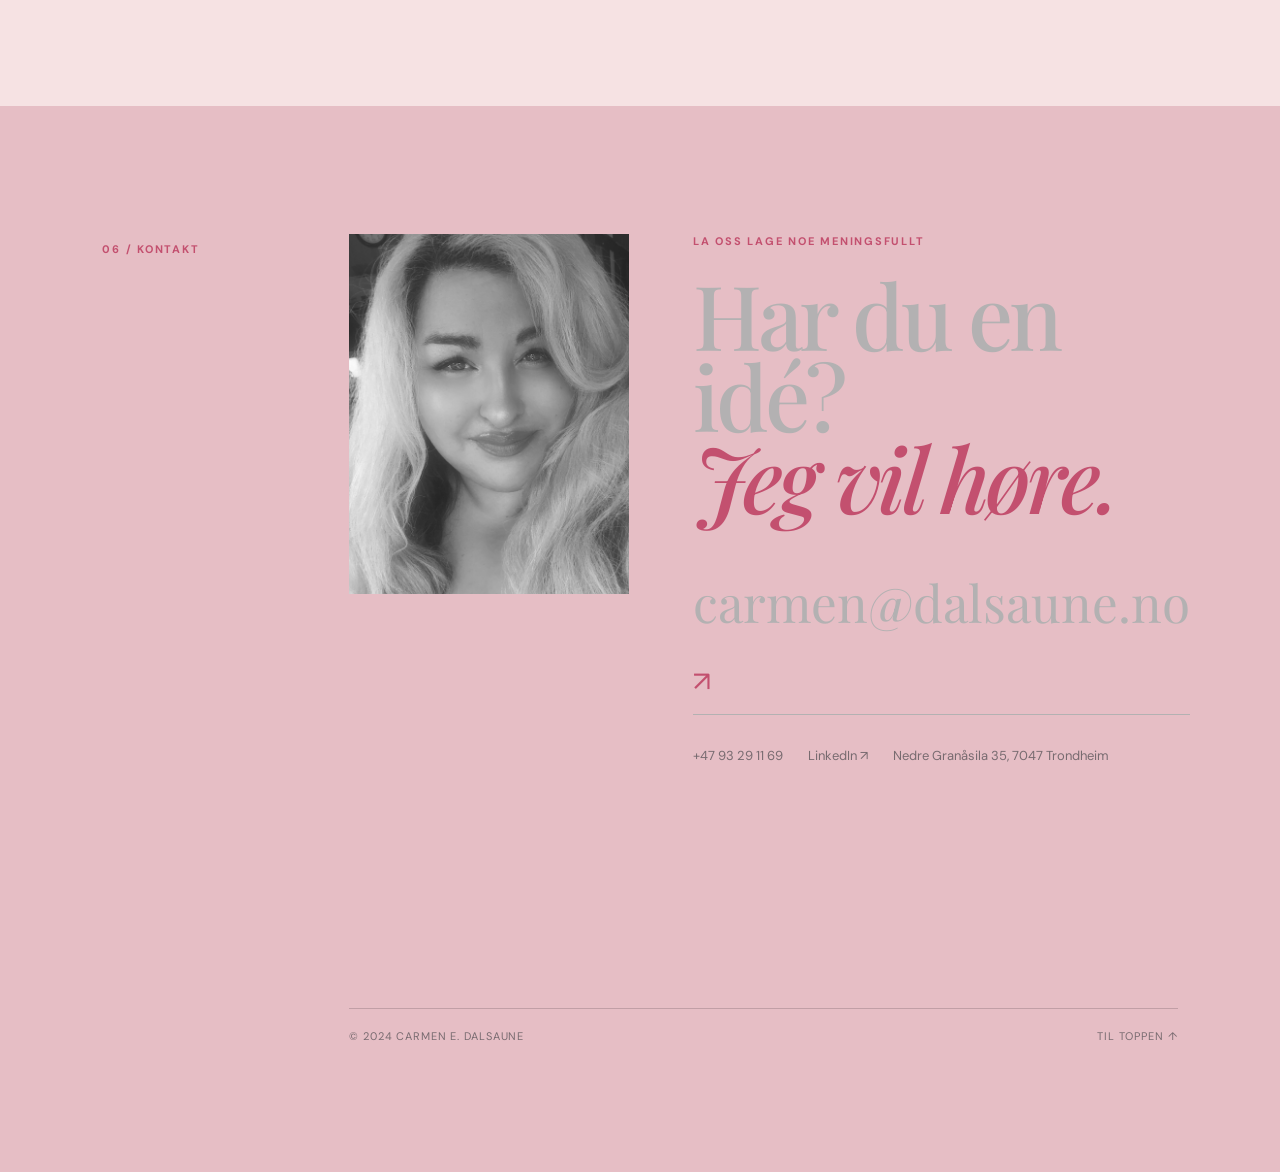
==== commit 1eb08457: "changes" ====
--- a/carmen-cv/index.html
+++ b/carmen-cv/index.html
@@ -36,8 +36,8 @@
                 <p class="eyebrow">Online CV · Trondheim, Norge</p>
                 <h1 id="hero-title">Data<br><em>Scientist</em></h1>
                 <p class="hero-name">Carmen Elizabeth Dalsaune</p>
-                <p class="hero-intro">Data Scientist med kompetanse gjennom hele datas livsløp – fra rådatainnhenting og Azure-arkitektur til kodedrevet transformasjon, feilsøking og visualisering i Power BI. Jeg kombinerer erfaring fra komplekse, regulerte datamiljøer i finans med en tverrfaglig mastergrad i STS og NTNU-utdanning innen IT, økonomi og jus.</p>
-                <p class="hero-intro">Spisskompetanse i Azure, Python, SQL, JavaScript, HTML og CSS, med særlig erfaring i å hente ut data fra eldre fagsystemer, rette feilsøkende kodelogikk og gjøre rådata til beslutningsgrunnlag.</p>
+                <p class="hero-intro">Data Scientist med kompetanse gjennom hele dataens livsløp – fra rådatainnhenting og Azure-arkitektur til kodedrevet transformasjon, feilsøking og visualisering i Power BI. Jeg kombinerer erfaring fra komplekse, regulerte datamiljøer i finans med en tverrfaglig mastergrad i STS og NTNU-utdanning innen IT, økonomi og jus.</p>
+                <p class="hero-intro">Spisskompetanse i Azure, Python, SQL, JavaScript, HTML og CSS, med særlig erfaring i å hente ut data fra eldre fagsystemer, veldig good på retting og feilsøking i kodelogikk og gjøre rådata til beslutningsgrunnlag.</p>
                 <a class="scroll-link" href="#om-meg"><span>↓</span> Bli kjent med meg</a>
             </div>
             <div class="hero-details">
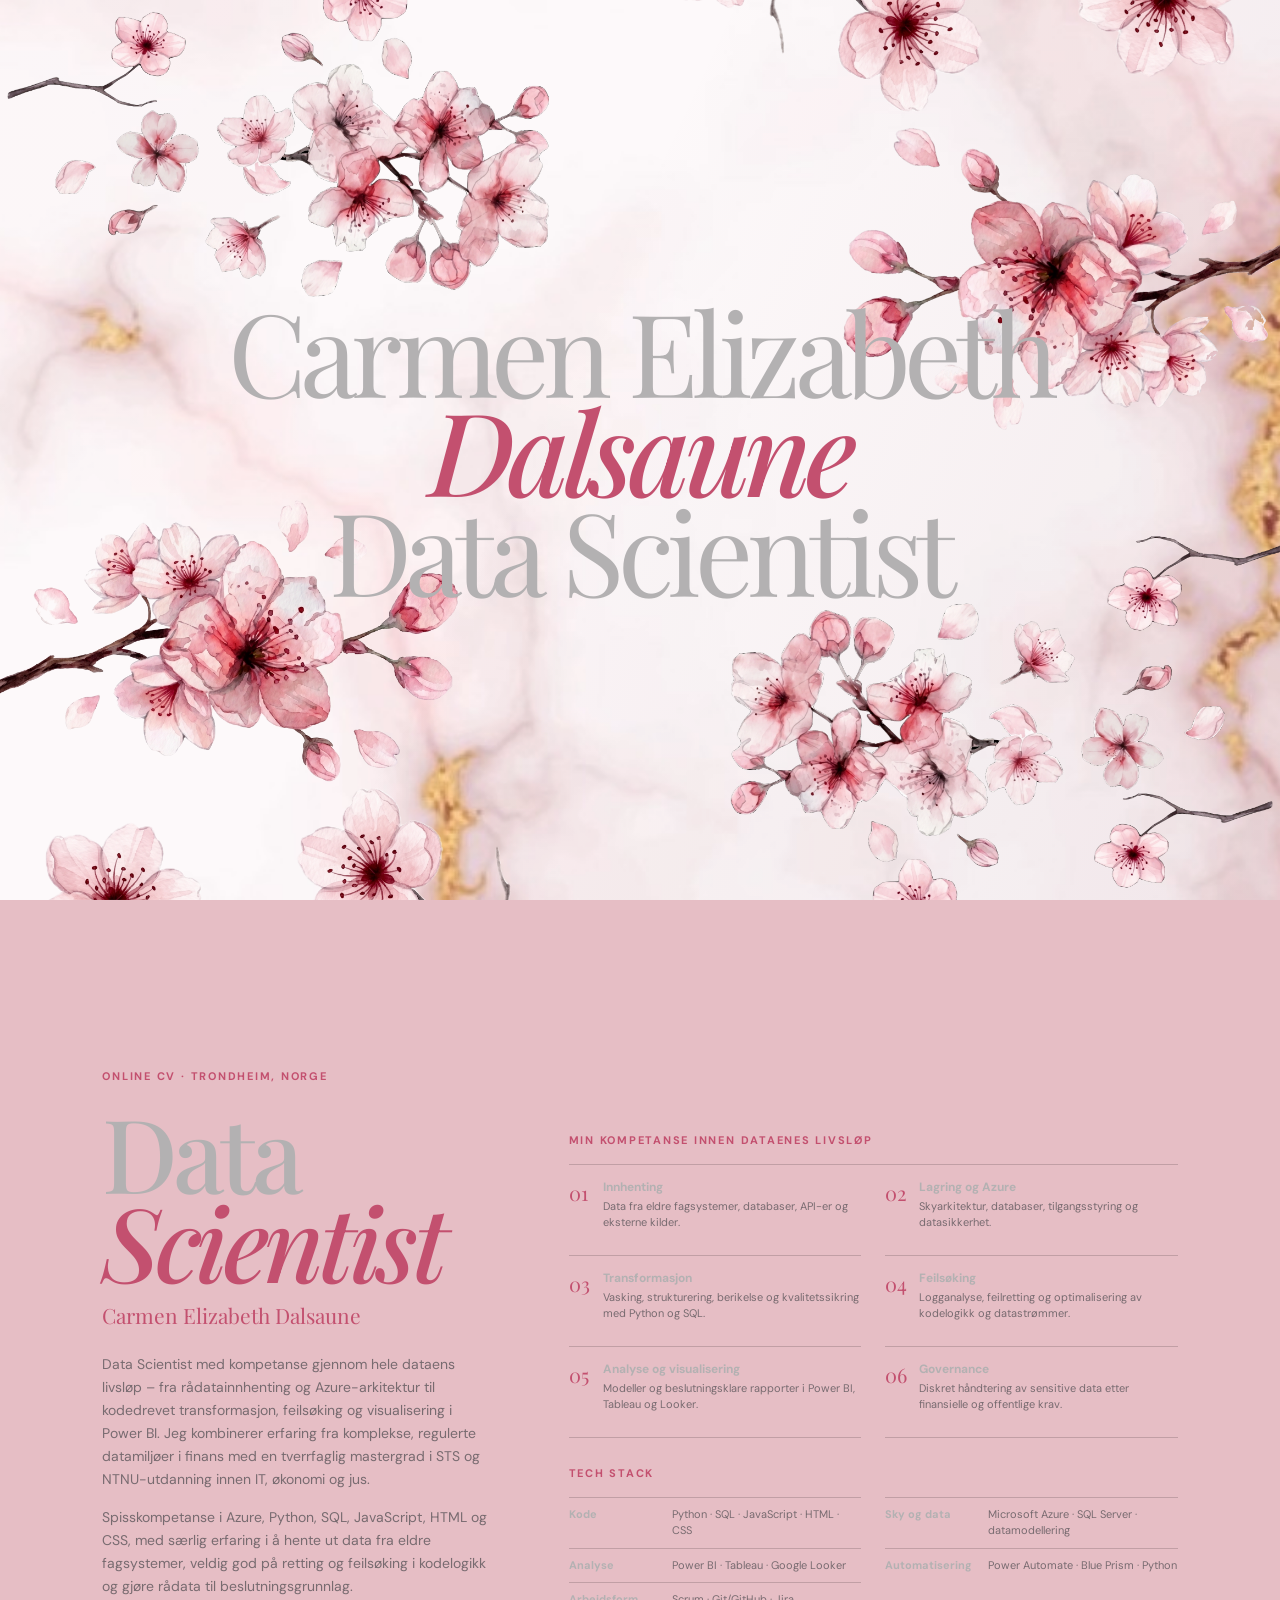
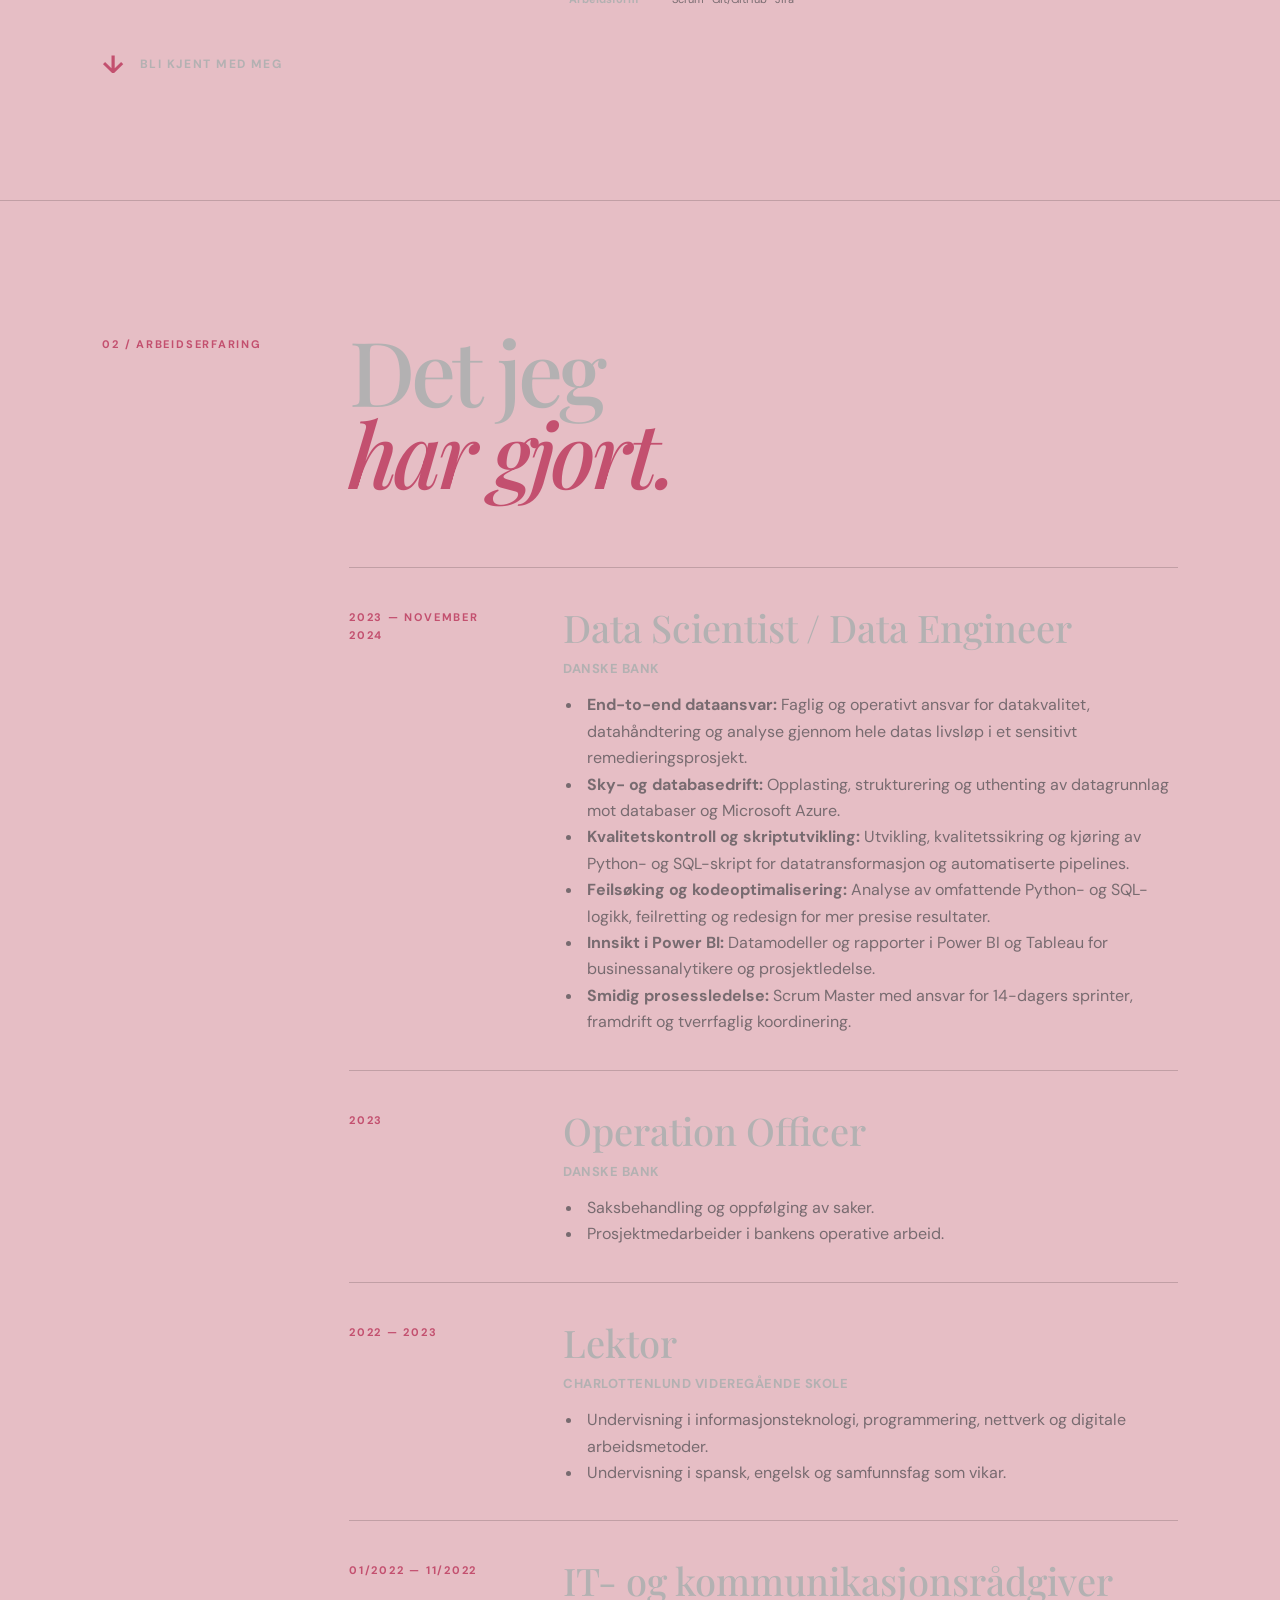
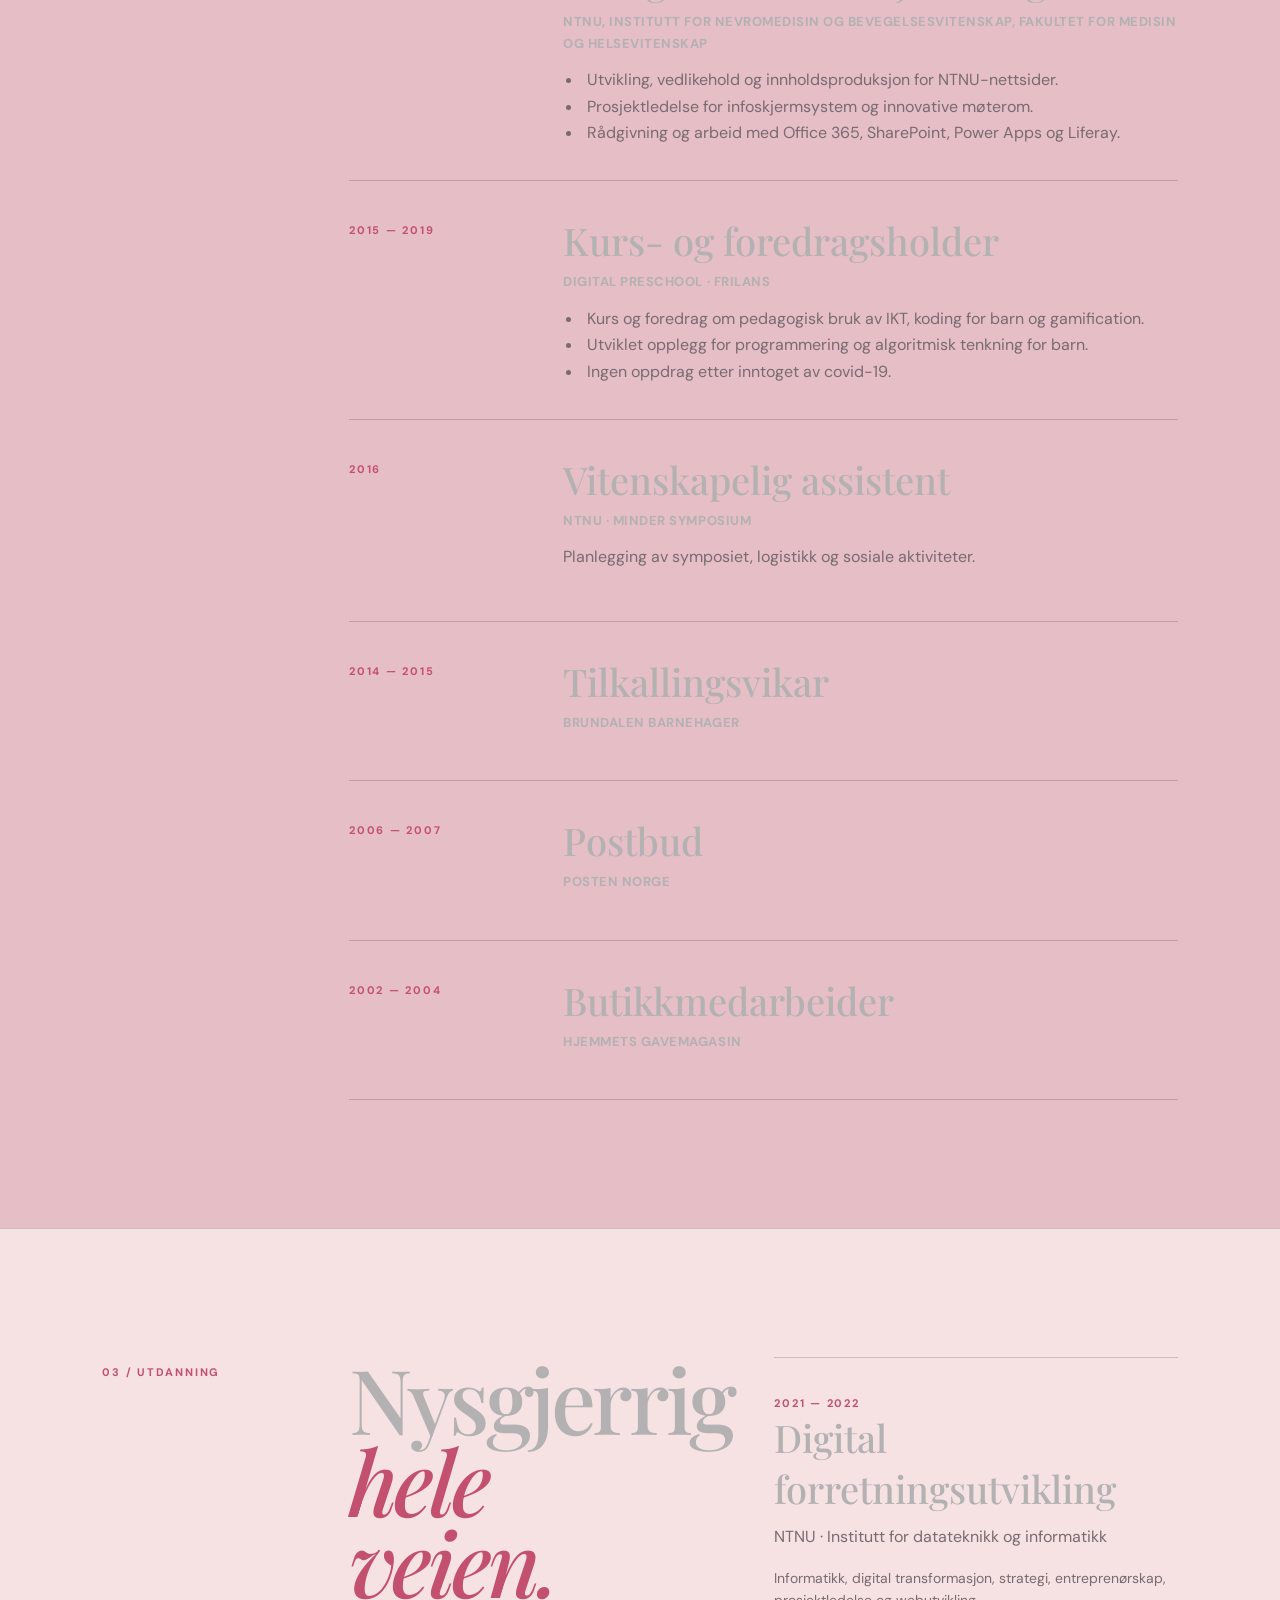
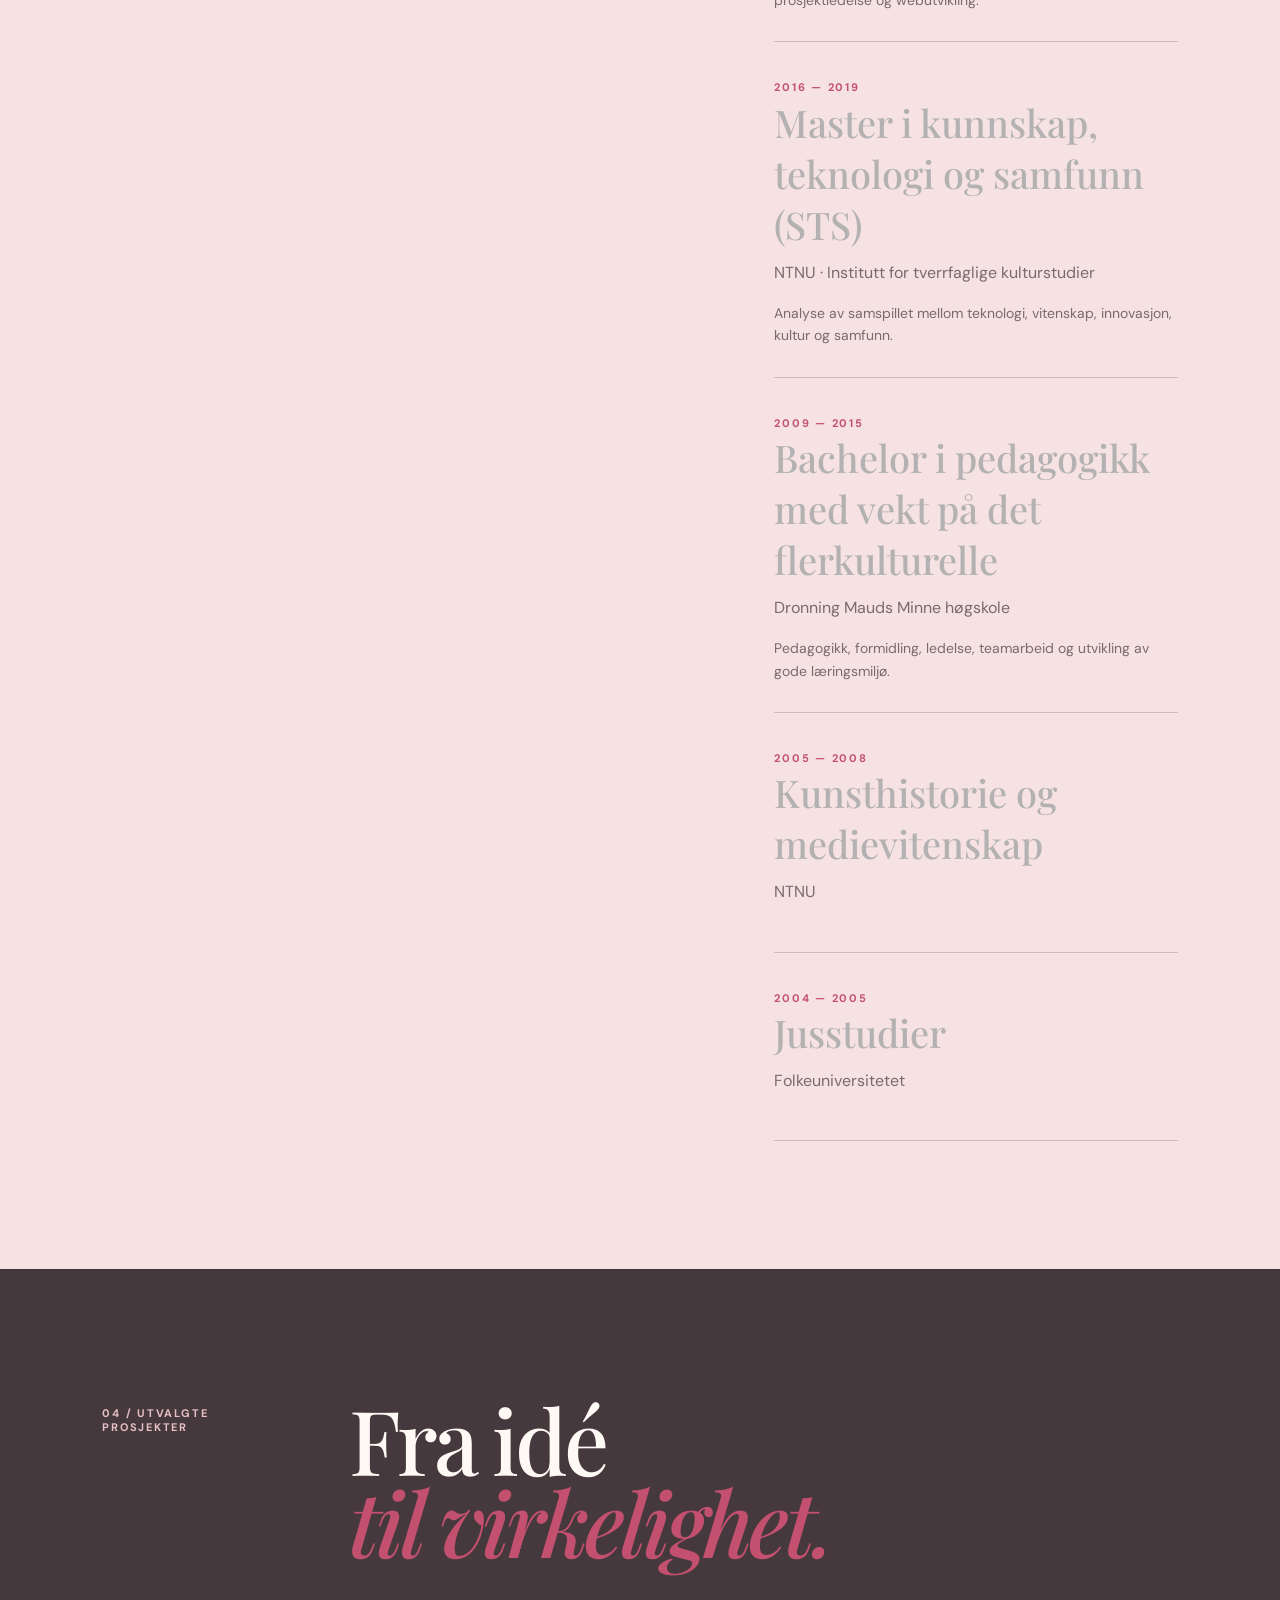
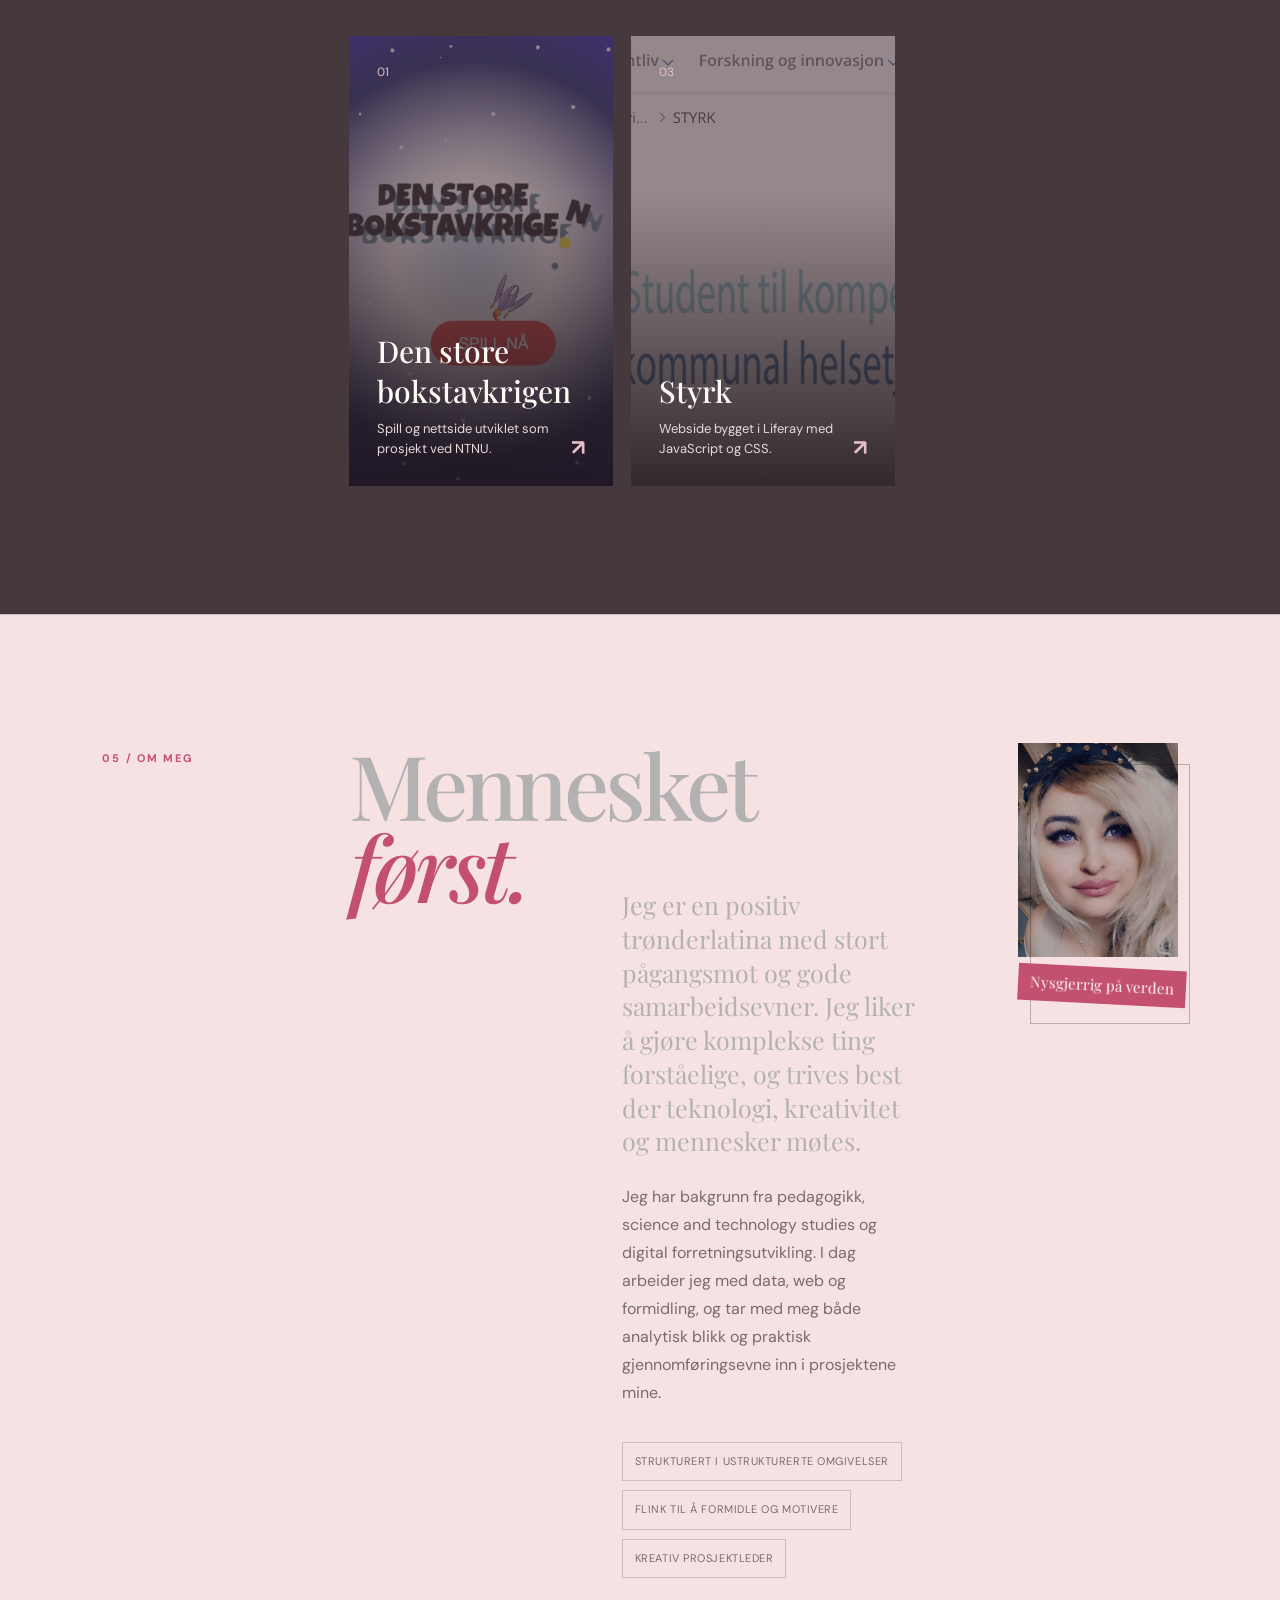
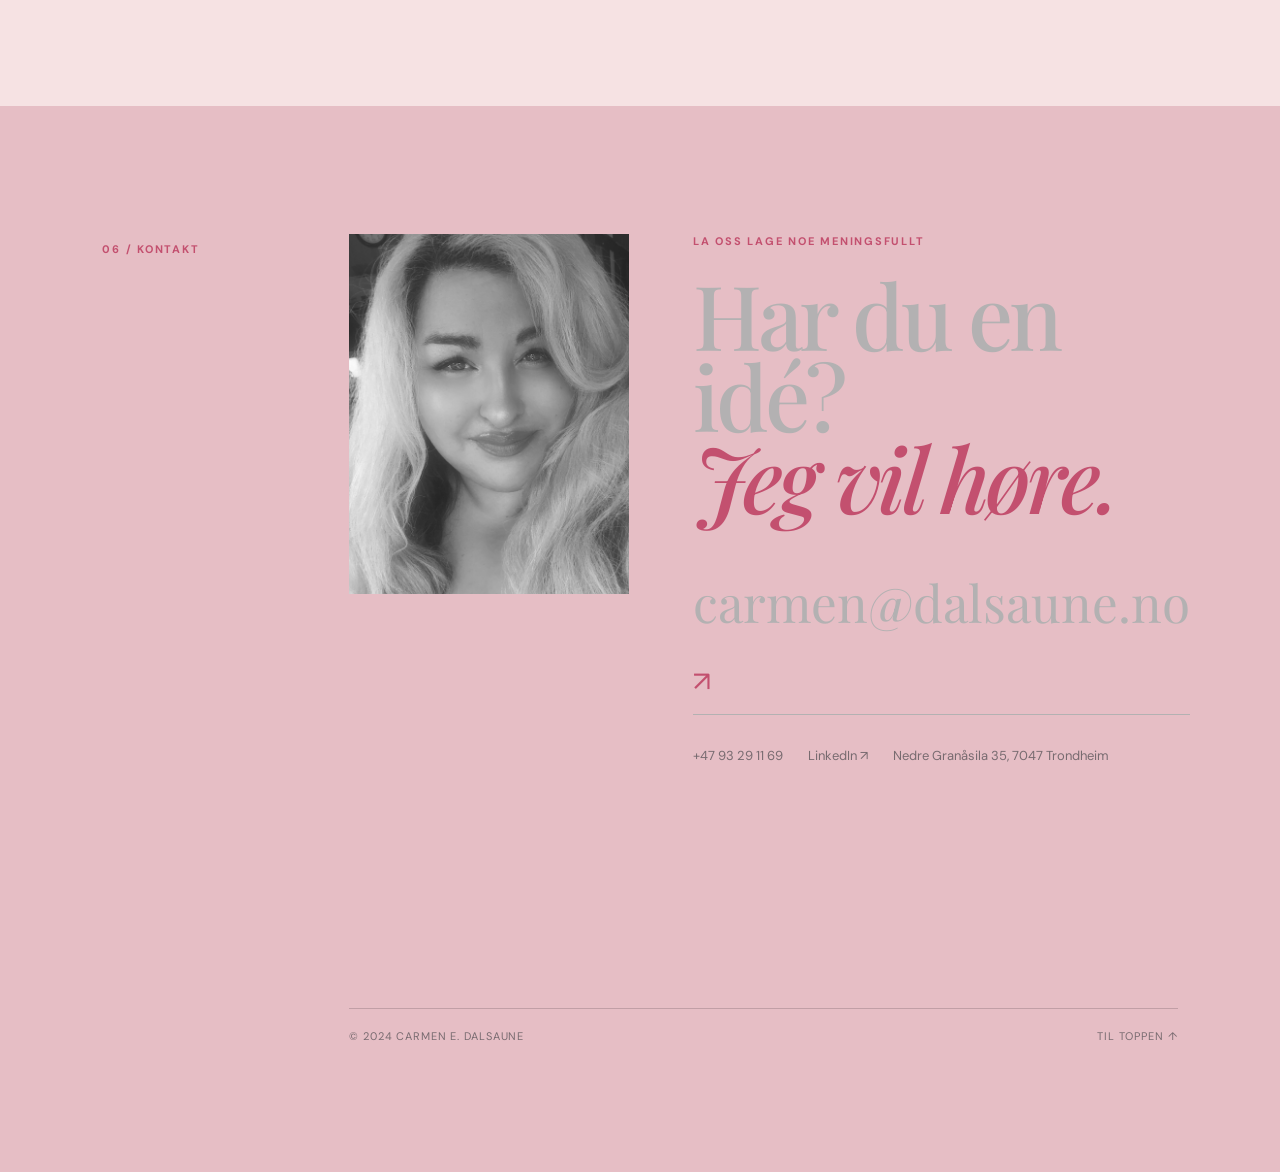
==== commit c559497a: "fix typo" ====
--- a/carmen-cv/index.html
+++ b/carmen-cv/index.html
@@ -37,7 +37,7 @@
                 <h1 id="hero-title">Data<br><em>Scientist</em></h1>
                 <p class="hero-name">Carmen Elizabeth Dalsaune</p>
                 <p class="hero-intro">Data Scientist med kompetanse gjennom hele dataens livsløp – fra rådatainnhenting og Azure-arkitektur til kodedrevet transformasjon, feilsøking og visualisering i Power BI. Jeg kombinerer erfaring fra komplekse, regulerte datamiljøer i finans med en tverrfaglig mastergrad i STS og NTNU-utdanning innen IT, økonomi og jus.</p>
-                <p class="hero-intro">Spisskompetanse i Azure, Python, SQL, JavaScript, HTML og CSS, med særlig erfaring i å hente ut data fra eldre fagsystemer, veldig good på retting og feilsøking i kodelogikk og gjøre rådata til beslutningsgrunnlag.</p>
+                <p class="hero-intro">Spisskompetanse i Azure, Python, SQL, JavaScript, HTML og CSS, med særlig erfaring i å hente ut data fra eldre fagsystemer, veldig god på retting og feilsøking i kodelogikk og gjøre rådata til beslutningsgrunnlag.</p>
                 <a class="scroll-link" href="#om-meg"><span>↓</span> Bli kjent med meg</a>
             </div>
             <div class="hero-details">
